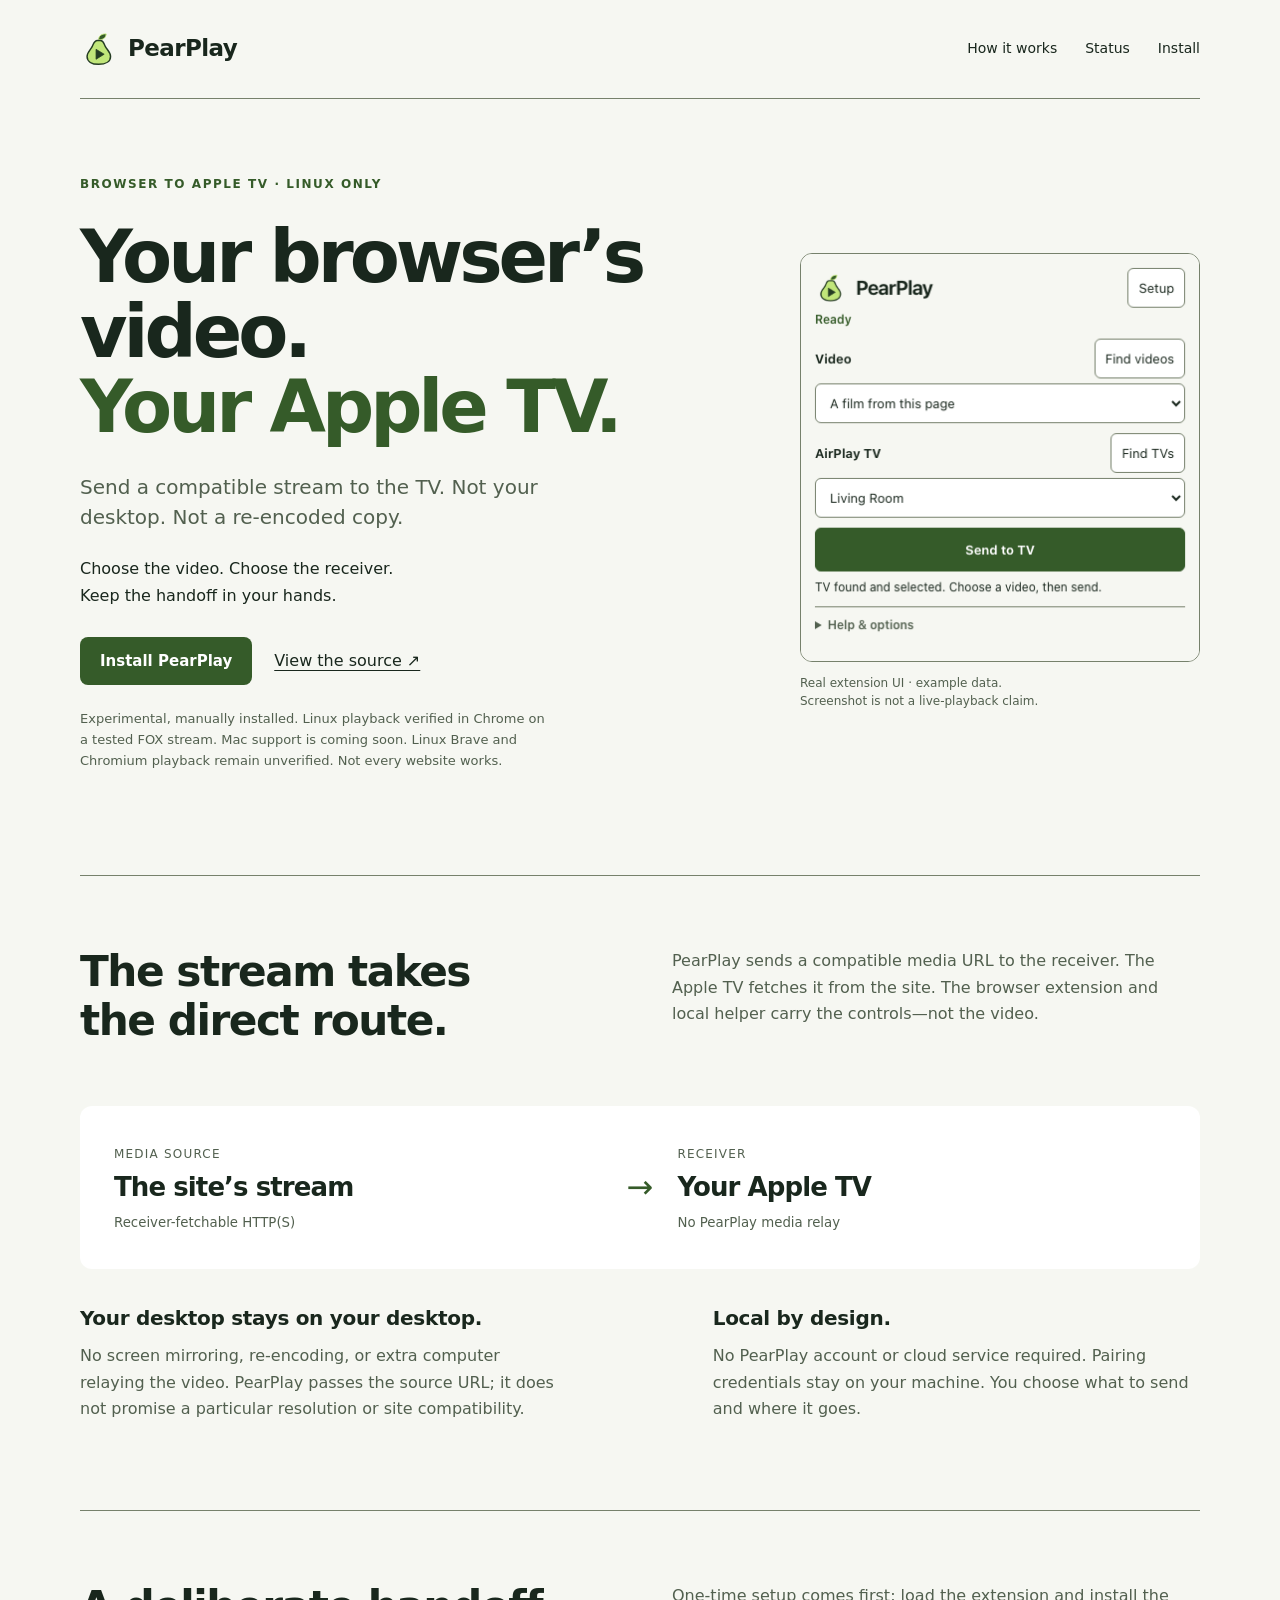
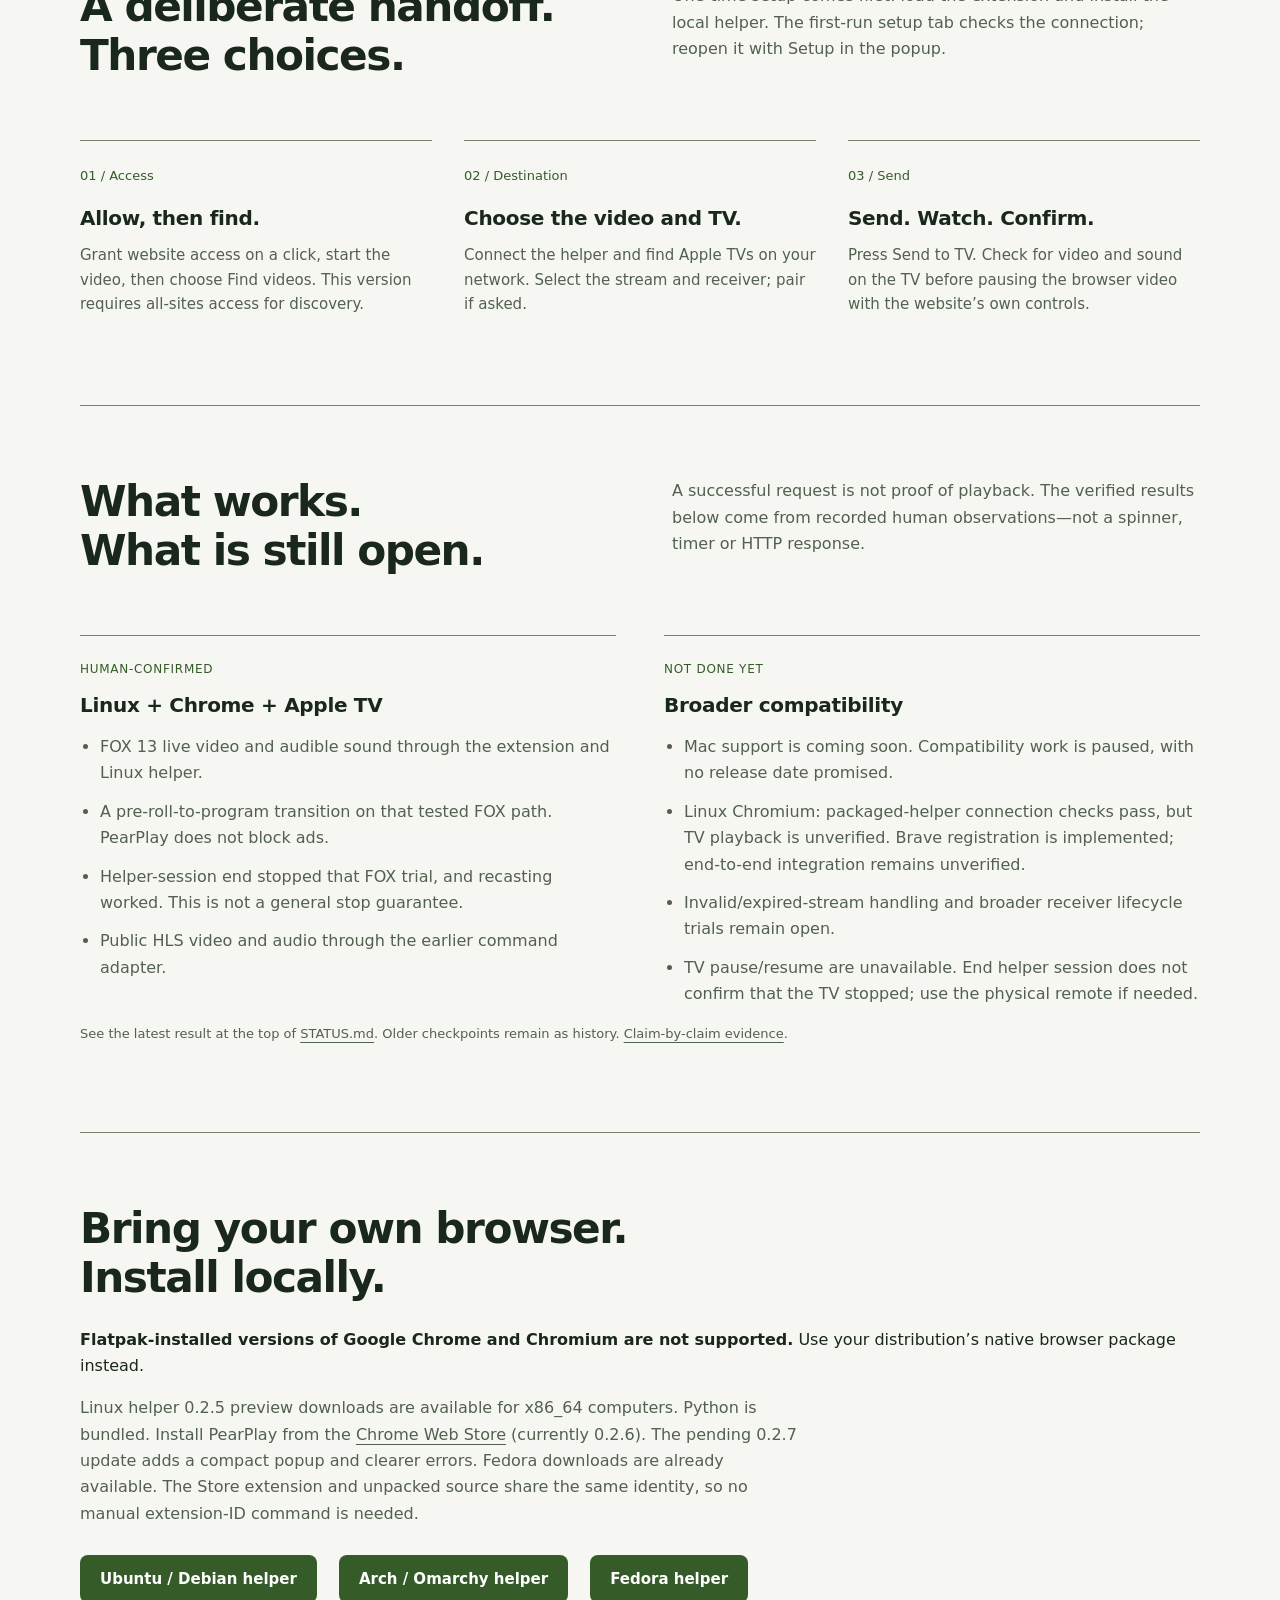
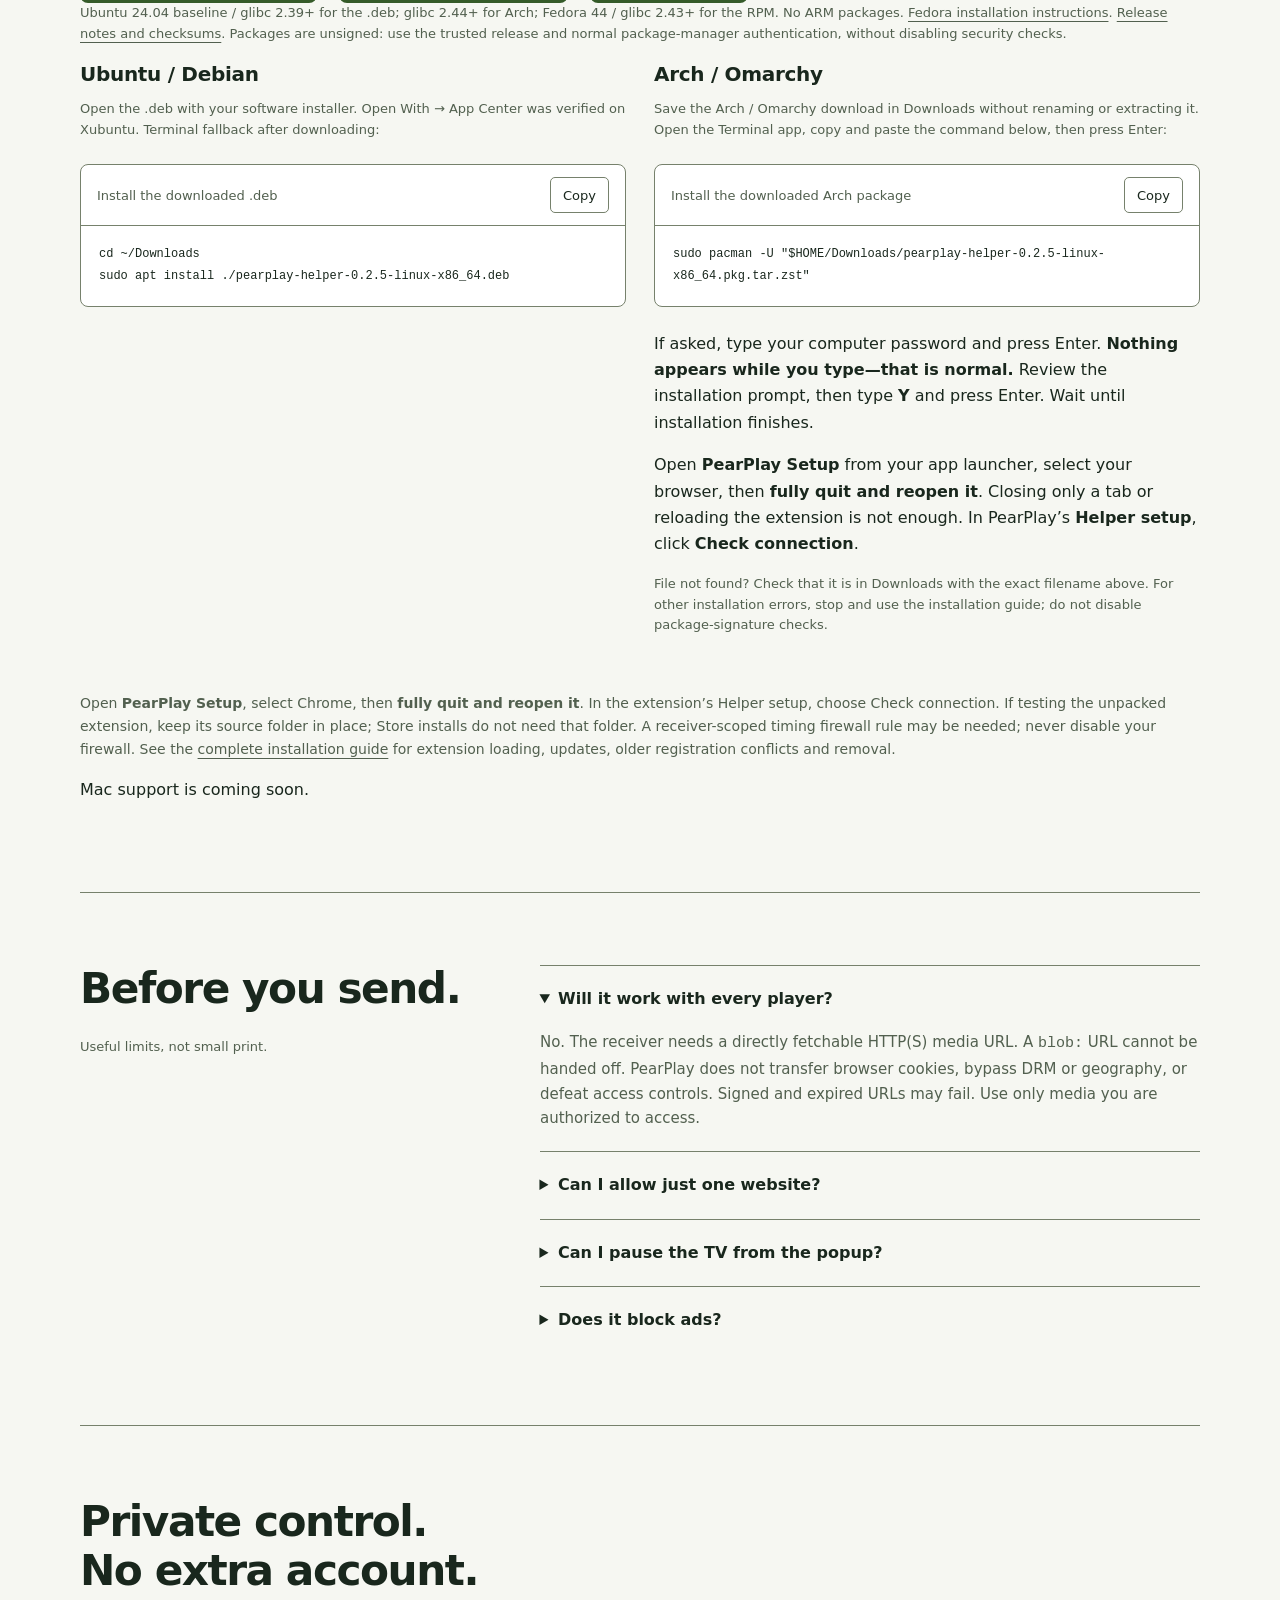
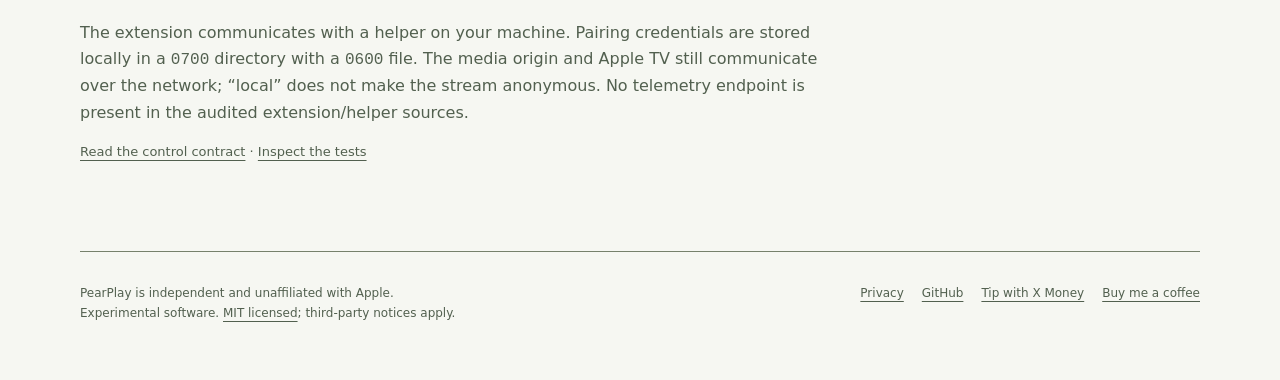
==== docs/index.html @ be9f599a "[verified] Prepare PearPlay 0.2.7 compact UI and pause LG HLS investigation Refresh GitHub and Store" ====
<!doctype html>
<html lang="en"><head><meta charset="utf-8"><meta name="viewport" content="width=device-width,initial-scale=1">
<meta name="description" content="Send compatible browser video directly to Apple TV. Linux only. Mac support is coming soon. Human-confirmed Chrome playback on tested streams.">
<meta property="og:title" content="PearPlay — Your browser’s video. Your Apple TV.">
<meta property="og:description" content="Compatible streams, sent directly. Linux only. Mac support is coming soon.">
<meta property="og:image" content="https://jcarcinogen.github.io/PearPlay/social-preview.png">
<meta name="color-scheme" content="dark light"><title>PearPlay — Your browser’s video. Your Apple TV.</title>
<style>
:root{color-scheme:dark;--bg:#111914;--surface:#1a251d;--ink:#f4f7ed;--muted:#bac7b2;--accent:#c1e67a;--accent-ink:#172310;--line:#819277;font-family:system-ui,-apple-system,BlinkMacSystemFont,"Segoe UI",sans-serif}
*{box-sizing:border-box}html{scroll-behavior:smooth;scroll-padding-top:24px}body{background:var(--bg);color:var(--ink);margin:0;font-size:16px;line-height:1.65}a{color:inherit;text-underline-offset:4px}a:hover{color:var(--accent)}button,a{ -webkit-tap-highlight-color:transparent}button{font:inherit}a:focus-visible,button:focus-visible,summary:focus-visible{outline:3px solid var(--accent);outline-offset:5px}::selection{background:var(--accent);color:var(--accent-ink)}.wrap{width:min(1120px,calc(100% - 56px));margin-inline:auto}header{display:flex;justify-content:space-between;align-items:center;gap:24px;padding:30px 0;border-bottom:1px solid var(--line)}.identity{display:flex;align-items:center;gap:10px;font-size:23px;font-weight:650;letter-spacing:-.6px;text-decoration:none}.identity img{width:38px;height:38px}nav{display:flex;gap:28px;font-size:14px}nav a{text-decoration:none}.hero{display:grid;grid-template-columns:1.3fr .8fr;align-items:center;gap:64px;padding:76px 0 88px}.eyebrow{font-size:12px;letter-spacing:.13em;text-transform:uppercase;font-weight:650;color:var(--accent);margin:0 0 24px}h1{font-size:clamp(46px,5.7vw,76px);line-height:1.03;font-weight:600;letter-spacing:-.055em;margin:0 0 28px}h1 span{color:var(--accent)}.intro{font-size:20px;line-height:1.5;max-width:510px;color:var(--muted);margin:0 0 24px}.actions{display:flex;align-items:center;gap:22px;flex-wrap:wrap;margin-top:28px}.button{display:inline-flex;justify-content:center;align-items:center;min-height:48px;padding:11px 20px;border-radius:8px;background:var(--accent);color:var(--accent-ink);text-decoration:none;font-size:15px;font-weight:650}.button:hover{color:var(--accent-ink);filter:brightness(1.08)}.small{font-size:13px;line-height:1.6;color:var(--muted)}.hero .small{max-width:470px;margin-top:24px}.product{margin:0;justify-self:end;width:min(100%,400px)}.product img{display:block;width:100%;border:1px solid var(--line);border-radius:12px}.product figcaption{font-size:12px;line-height:1.5;margin-top:12px;color:var(--muted)}section{padding:72px 0;border-top:1px solid var(--line)}h2{font-size:clamp(30px,3.3vw,44px);line-height:1.15;letter-spacing:-.035em;font-weight:550;margin:0 0 24px}h3{font-size:20px;line-height:1.3;letter-spacing:-.015em;margin:0 0 12px;font-weight:600}p{margin:0 0 16px}.section-head{display:grid;grid-template-columns:1fr 1fr;gap:64px;margin-bottom:36px}.section-head p{color:var(--muted)}.flow{display:grid;grid-template-columns:1fr auto 1fr;gap:24px;align-items:center;background:var(--surface);padding:34px;border-radius:12px}.flow .label{font-size:12px;letter-spacing:.1em;color:var(--muted);text-transform:uppercase}.flow strong{font-size:26px;display:block;letter-spacing:-.035em;font-weight:550}.flow .arrow{font-size:32px;color:var(--accent)}.flow small{color:var(--muted)}.facts{display:grid;grid-template-columns:1.2fr 1fr;gap:48px;margin-top:36px}.facts p{color:var(--muted);max-width:480px}.steps{display:grid;grid-template-columns:repeat(3,1fr);gap:32px;list-style:none;padding:0;margin:0}.steps li{border-top:1px solid var(--line);padding-top:24px}.step-number{display:block;font-size:13px;color:var(--accent);margin-bottom:18px}.steps p{color:var(--muted);font-size:15px}.truth{display:grid;grid-template-columns:1fr 1fr;gap:48px}.truth article{padding-top:24px;border-top:1px solid var(--line)}.truth ul{padding-left:20px;color:var(--muted)}.truth li{margin-bottom:12px}.tag{font-size:12px;letter-spacing:.06em;text-transform:uppercase;color:var(--accent);margin-bottom:12px;display:block}.install-intro{max-width:720px;color:var(--muted)}.install-grid{display:grid;grid-template-columns:1fr 1fr;gap:28px}.command{position:relative;margin:24px 0;border:1px solid var(--line);border-radius:8px;overflow:hidden;background:var(--surface)}.command header{padding:12px 16px;gap:12px;font-size:13px;color:var(--muted)}.copy{border:1px solid var(--line);background:transparent;color:var(--ink);padding:5px 12px;border-radius:5px;cursor:pointer;min-height:36px}.copy:hover{background:var(--bg)}pre{white-space:pre-wrap;overflow-wrap:anywhere;font:12px/1.8 ui-monospace,SFMono-Regular,Consolas,monospace;padding:18px;margin:0}code{font-family:ui-monospace,SFMono-Regular,Consolas,monospace}#copy-status{min-height:24px;font-size:13px;color:var(--muted)}.install-note{font-size:14px;color:var(--muted)}.faq{display:grid;grid-template-columns:.75fr 1.25fr;gap:64px}.questions details{border-top:1px solid var(--line);padding:20px 0}.questions summary{cursor:pointer;font-weight:600;list-style-position:outside;margin-left:18px}.questions details p{color:var(--muted);font-size:15px;margin:18px 0 0}.privacy{max-width:760px;color:var(--muted)}footer{padding:32px 0 44px;border-top:1px solid var(--line);display:flex;justify-content:space-between;align-items:start;gap:24px;color:var(--muted);font-size:12px}footer p{max-width:600px}.footer-links{display:flex;gap:18px;white-space:nowrap}button:disabled{cursor:default}
@media(prefers-color-scheme:light){:root{color-scheme:light;--bg:#f6f7f2;--surface:#fff;--ink:#19271d;--muted:#52604f;--accent:#355b29;--accent-ink:#fff;--line:#76816c}}
@media(max-width:760px){.wrap{width:calc(100% - 36px)}header{padding:20px 0}nav{gap:16px}nav .optional{display:none}.hero{grid-template-columns:1fr;gap:40px;padding:48px 0}.product{justify-self:start;width:320px;max-width:100%}h1{font-size:54px}.section-head,.truth,.facts,.install-grid,.faq{grid-template-columns:1fr;gap:24px}section{padding:48px 0}.steps{grid-template-columns:1fr;gap:24px}.flow{padding:22px;gap:12px}.flow strong{font-size:21px}.flow small{font-size:12px}footer{flex-direction:column}}
@media(prefers-reduced-motion:reduce){html{scroll-behavior:auto}}
</style></head><body><div class="wrap">
<header><a class="identity" href="#top"><img src="[data-uri]" alt="">PearPlay</a><nav aria-label="Main"><a class="optional" href="#how">How it works</a><a href="#status">Status</a><a href="#install">Install</a></nav></header>
<main id="top">
<div class="hero"><div><p class="eyebrow">Browser to Apple TV · Linux only</p><h1>Your browser’s video.<br><span>Your Apple TV.</span></h1><p class="intro">Send a compatible stream to the TV. Not your desktop. Not a re-encoded copy.</p><p>Choose the video. Choose the receiver.<br>Keep the handoff in your hands.</p><div class="actions"><a class="button" href="#install">Install PearPlay</a><a href="https://github.com/jcarcinogen/PearPlay">View the source ↗</a></div><p class="small">Experimental, manually installed. Linux playback verified in Chrome on a tested FOX stream. Mac support is coming soon. Linux Brave and Chromium playback remain unverified. Not every website works.</p></div><figure class="product"><picture><source media="(prefers-color-scheme: light)" srcset="[data-uri]"><img src="[data-uri]" alt="Real PearPlay popup showing access, video choice and Apple TV controls with example data" width="400" height="409"></picture><figcaption>Real extension UI · example data.<br>Screenshot is not a live-playback claim.</figcaption></figure></div>
<section id="how"><div class="section-head"><h2>The stream takes<br>the direct route.</h2><p>PearPlay sends a compatible media URL to the receiver. The Apple TV fetches it from the site. The browser extension and local helper carry the controls—not the video.</p></div><div class="flow" aria-label="The media source sends video directly to Apple TV"><div><span class="label">Media source</span><strong>The site’s stream</strong><small>Receiver-fetchable HTTP(S)</small></div><span class="arrow" aria-hidden="true">→</span><div><span class="label">Receiver</span><strong>Your Apple TV</strong><small>No PearPlay media relay</small></div></div><div class="facts"><article><h3>Your desktop stays on your desktop.</h3><p>No screen mirroring, re-encoding, or extra computer relaying the video. PearPlay passes the source URL; it does not promise a particular resolution or site compatibility.</p></article><article><h3>Local by design.</h3><p>No PearPlay account or cloud service required. Pairing credentials stay on your machine. You choose what to send and where it goes.</p></article></div></section>
<section><div class="section-head"><h2>A deliberate handoff.<br>Three choices.</h2><p>One-time setup comes first: load the extension and install the local helper. The first-run setup tab checks the connection; reopen it with Setup in the popup.</p></div><ol class="steps"><li><span class="step-number">01 / Access</span><h3>Allow, then find.</h3><p>Grant website access on a click, start the video, then choose Find videos. This version requires all-sites access for discovery.</p></li><li><span class="step-number">02 / Destination</span><h3>Choose the video and TV.</h3><p>Connect the helper and find Apple TVs on your network. Select the stream and receiver; pair if asked.</p></li><li><span class="step-number">03 / Send</span><h3>Send. Watch. Confirm.</h3><p>Press Send to TV. Check for video and sound on the TV before pausing the browser video with the website’s own controls.</p></li></ol></section>
<section id="status"><div class="section-head"><h2>What works.<br>What is still open.</h2><p>A successful request is not proof of playback. The verified results below come from recorded human observations—not a spinner, timer or HTTP response.</p></div><div class="truth"><article><span class="tag">Human-confirmed</span><h3>Linux + Chrome + Apple TV</h3><ul><li>FOX 13 live video and audible sound through the extension and Linux helper.</li><li>A pre-roll-to-program transition on that tested FOX path. PearPlay does not block ads.</li><li>Helper-session end stopped that FOX trial, and recasting worked. This is not a general stop guarantee.</li><li>Public HLS video and audio through the earlier command adapter.</li></ul></article><article><span class="tag">Not done yet</span><h3>Broader compatibility</h3><ul><li>Mac support is coming soon. Compatibility work is paused, with no release date promised.</li><li>Linux Chromium: packaged-helper connection checks pass, but TV playback is unverified. Brave registration is implemented; end-to-end integration remains unverified.</li><li>Invalid/expired-stream handling and broader receiver lifecycle trials remain open.</li><li>TV pause/resume are unavailable. End helper session does not confirm that the TV stopped; use the physical remote if needed.</li></ul></article></div><p class="small">See the latest result at the top of <a href="https://github.com/jcarcinogen/PearPlay/blob/main/STATUS.md">STATUS.md</a>. Older checkpoints remain as history. <a href="https://github.com/jcarcinogen/PearPlay/blob/main/docs/claims.md">Claim-by-claim evidence</a>.</p></section>
<section id="install"><h2>Bring your own browser.<br>Install locally.</h2><p><strong>Flatpak-installed versions of Google Chrome and Chromium are not supported.</strong> Use your distribution’s native browser package instead.</p><p class="install-intro">Linux helper 0.2.5 preview downloads are available for x86_64 computers. Python is bundled. Install PearPlay from the <a href="https://chromewebstore.google.com/detail/pearplay/eoadahoncjfpnennmkjifohclbafjkol">Chrome Web Store</a> (currently 0.2.6). The pending 0.2.7 update adds a compact popup and clearer errors. Fedora downloads are already available. The Store extension and unpacked source share the same identity, so no manual extension-ID command is needed.</p><div class="actions"><a class="button" href="https://github.com/jcarcinogen/PearPlay/releases/download/v0.2.5/pearplay-helper-0.2.5-linux-x86_64.deb">Ubuntu / Debian helper</a><a class="button" href="https://github.com/jcarcinogen/PearPlay/releases/download/v0.2.5/pearplay-helper-0.2.5-linux-x86_64.pkg.tar.zst">Arch / Omarchy helper</a><a class="button" href="https://github.com/jcarcinogen/PearPlay/releases/download/v0.2.5/pearplay-helper-0.2.5-linux-x86_64.rpm">Fedora helper</a></div><p class="small">Ubuntu 24.04 baseline / glibc 2.39+ for the .deb; glibc 2.44+ for Arch; Fedora 44 / glibc 2.43+ for the RPM. No ARM packages. <a href="https://github.com/jcarcinogen/PearPlay/blob/main/docs/fedora-install.md">Fedora installation instructions</a>. <a href="https://github.com/jcarcinogen/PearPlay/releases/tag/v0.2.5">Release notes and checksums</a>. Packages are unsigned: use the trusted release and normal package-manager authentication, without disabling security checks.</p><div class="install-grid"><article><h3>Ubuntu / Debian</h3><p class="small">Open the .deb with your software installer. Open With → App Center was verified on Xubuntu. Terminal fallback after downloading:</p><div class="command"><header><span>Install the downloaded .deb</span><button class="copy" data-copy="setup">Copy</button></header><pre id="setup">cd ~/Downloads
sudo apt install ./pearplay-helper-0.2.5-linux-x86_64.deb</pre></div></article><article><h3>Arch / Omarchy</h3><p class="small">Save the Arch / Omarchy download in Downloads without renaming or extracting it. Open the Terminal app, copy and paste the command below, then press Enter:</p><div class="command"><header><span>Install the downloaded Arch package</span><button class="copy" data-copy="linux">Copy</button></header><pre id="linux">sudo pacman -U "$HOME/Downloads/pearplay-helper-0.2.5-linux-x86_64.pkg.tar.zst"</pre></div><p>If asked, type your computer password and press Enter. <strong>Nothing appears while you type—that is normal.</strong> Review the installation prompt, then type <strong>Y</strong> and press Enter. Wait until installation finishes.</p><p>Open <strong>PearPlay Setup</strong> from your app launcher, select your browser, then <strong>fully quit and reopen it</strong>. Closing only a tab or reloading the extension is not enough. In PearPlay’s <strong>Helper setup</strong>, click <strong>Check connection</strong>.</p><p class="small">File not found? Check that it is in Downloads with the exact filename above. For other installation errors, stop and use the installation guide; do not disable package-signature checks.</p></article></div><p id="copy-status" role="status" aria-live="polite"></p><p class="install-note">Open <strong>PearPlay Setup</strong>, select Chrome, then <strong>fully quit and reopen it</strong>. In the extension’s Helper setup, choose Check connection. If testing the unpacked extension, keep its source folder in place; Store installs do not need that folder. A receiver-scoped timing firewall rule may be needed; never disable your firewall. See the <a href="https://github.com/jcarcinogen/PearPlay/blob/main/docs/install.md">complete installation guide</a> for extension loading, updates, older registration conflicts and removal.</p><p>Mac support is coming soon.</p></section>
<section class="faq"><div><h2>Before you send.</h2><p class="small">Useful limits, not small print.</p></div><div class="questions"><details open><summary>Will it work with every player?</summary><p>No. The receiver needs a directly fetchable HTTP(S) media URL. A <code>blob:</code> URL cannot be handed off. PearPlay does not transfer browser cookies, bypass DRM or geography, or defeat access controls. Signed and expired URLs may fail. Use only media you are authorized to access.</p></details><details><summary>Can I allow just one website?</summary><p>The popup offers a per-site grant, but Find videos currently stays disabled without all-sites access. That limitation is disclosed rather than presented as working site-only discovery. Access is requested on a click, not silently at install.</p></details><details><summary>Can I pause the TV from the popup?</summary><p>No. TV pause/resume are unavailable. End helper session closes the helper connection and does not confirm that the TV stopped. Use the physical remote if playback continues. Use the website’s own controls for browser playback. PearPlay does not pause it automatically.</p></details><details><summary>Does it block ads?</summary><p>No. PearPlay respects normal ad delivery and does not bypass DRM, geography or access controls. A pre-roll-to-program transition was observed on the tested FOX path; that does not establish compatibility with every service.</p></details></div></section>
<section><h2>Private control.<br>No extra account.</h2><p class="privacy">The extension communicates with a helper on your machine. Pairing credentials are stored locally in a <code>0700</code> directory with a <code>0600</code> file. The media origin and Apple TV still communicate over the network; “local” does not make the stream anonymous. No telemetry endpoint is present in the audited extension/helper sources.</p><p class="small"><a href="https://github.com/jcarcinogen/PearPlay/blob/main/contract/v1.md">Read the control contract</a> · <a href="https://github.com/jcarcinogen/PearPlay/tree/main/tests">Inspect the tests</a></p></section>
</main><footer><p>PearPlay is independent and unaffiliated with Apple.<br>Experimental software. <a href="https://github.com/jcarcinogen/PearPlay/blob/main/LICENSE">MIT licensed</a>; third-party notices apply.</p><div class="footer-links"><a href="privacy.html">Privacy</a><a href="https://github.com/jcarcinogen/PearPlay">GitHub</a><a href="https://x.com/scottito22">Tip with X Money</a><a href="https://ko-fi.com/scottangel">Buy me a coffee</a></div></footer></div>
<script>
for(const button of document.querySelectorAll('[data-copy]')) button.addEventListener('click',async()=>{
  const block=document.getElementById(button.dataset.copy);
  const status=document.getElementById('copy-status');
  try {
    await navigator.clipboard.writeText(block.textContent);
    status.textContent='Copied. Review the command before running it.';
    button.textContent='Copied';
  } catch {
    const range=document.createRange();range.selectNodeContents(block);
    const selection=window.getSelection();selection.removeAllRanges();selection.addRange(range);
    status.textContent='Clipboard access is unavailable. The command is selected; press Ctrl+C or Command+C.';
  }
});
</script></body></html>
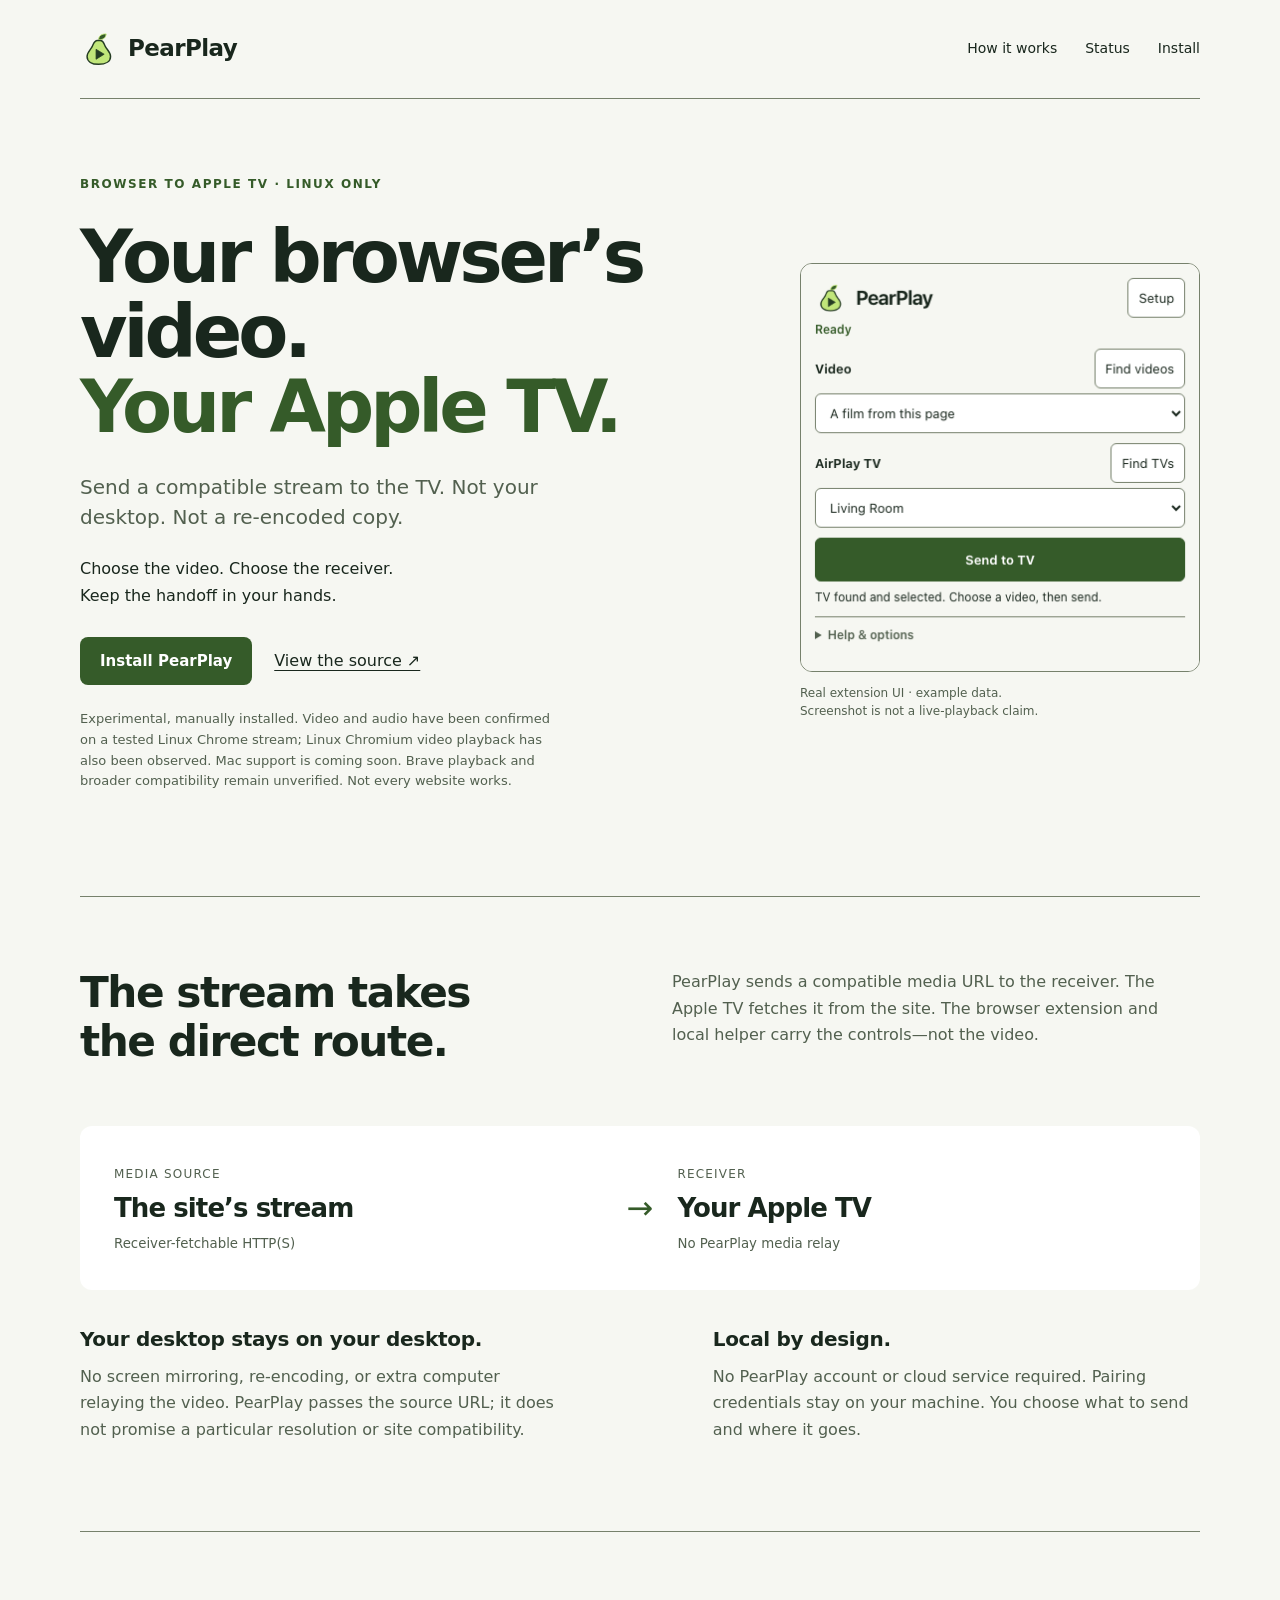
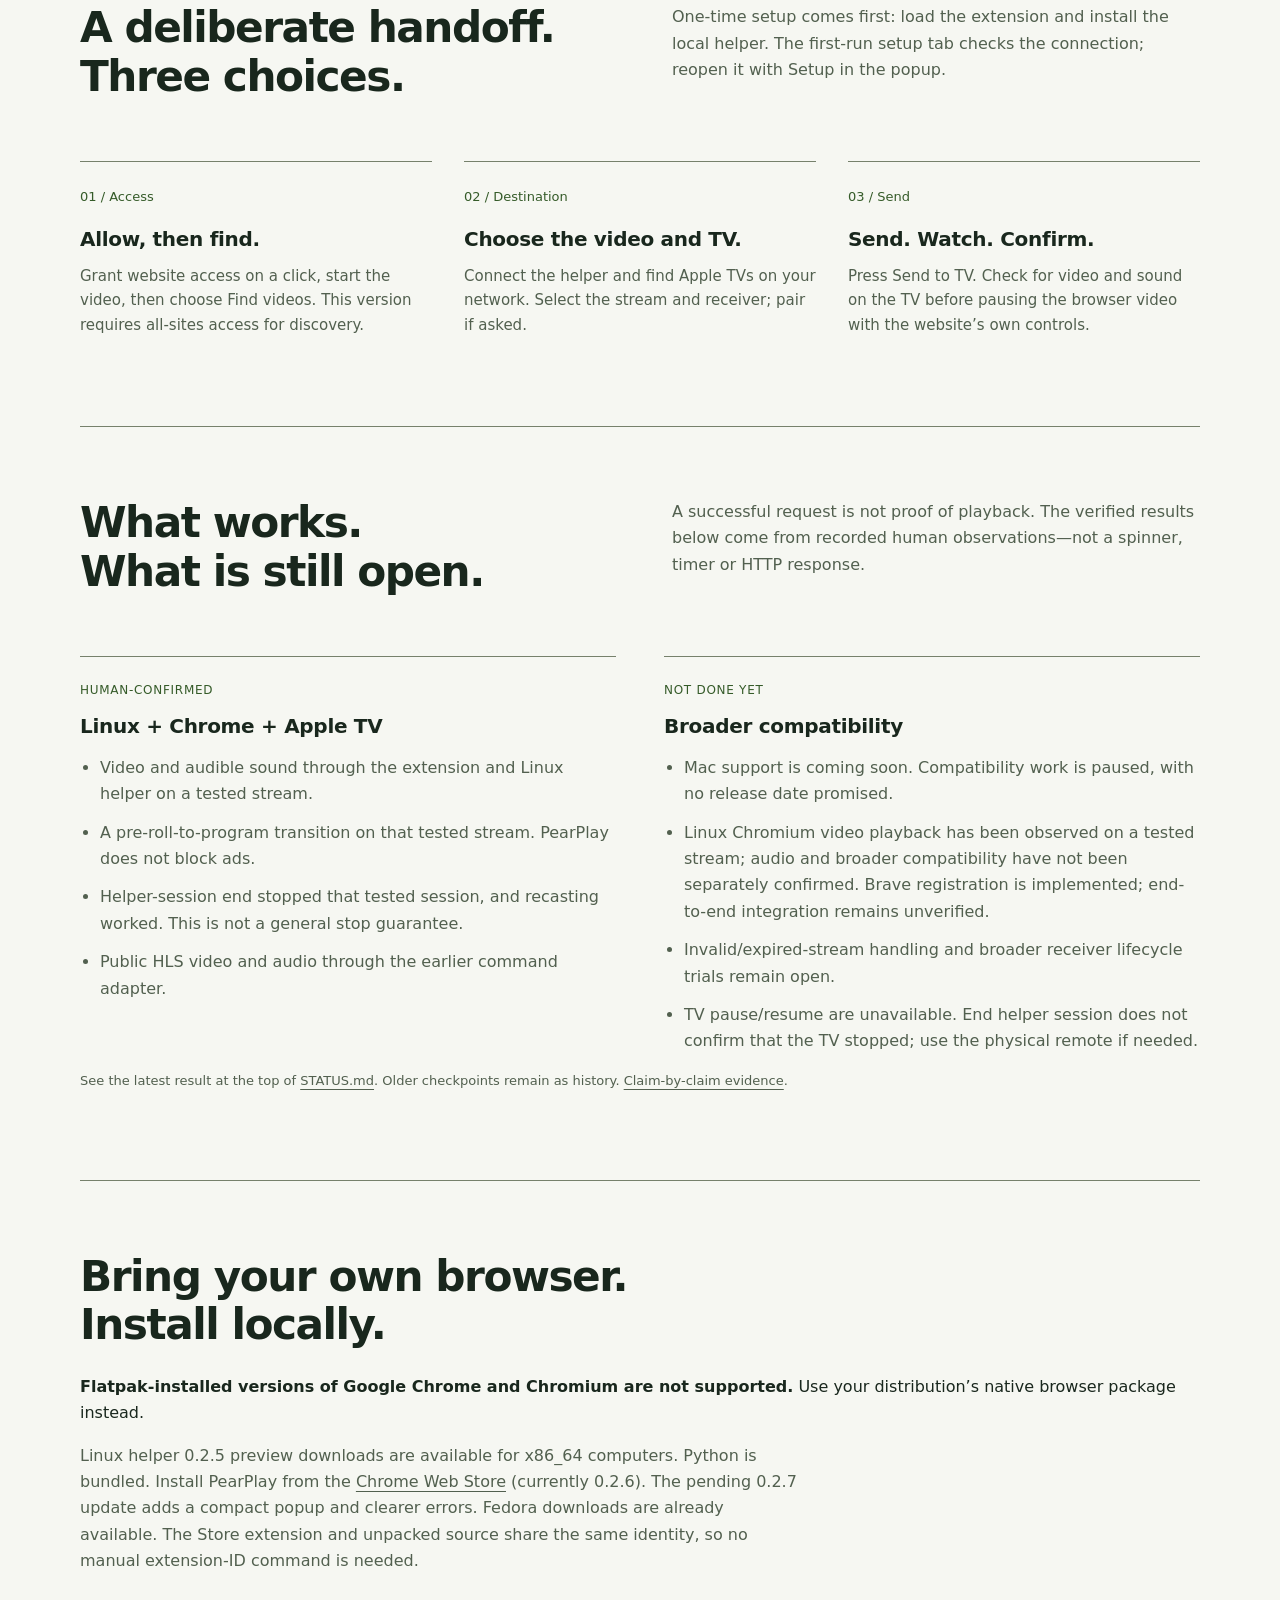
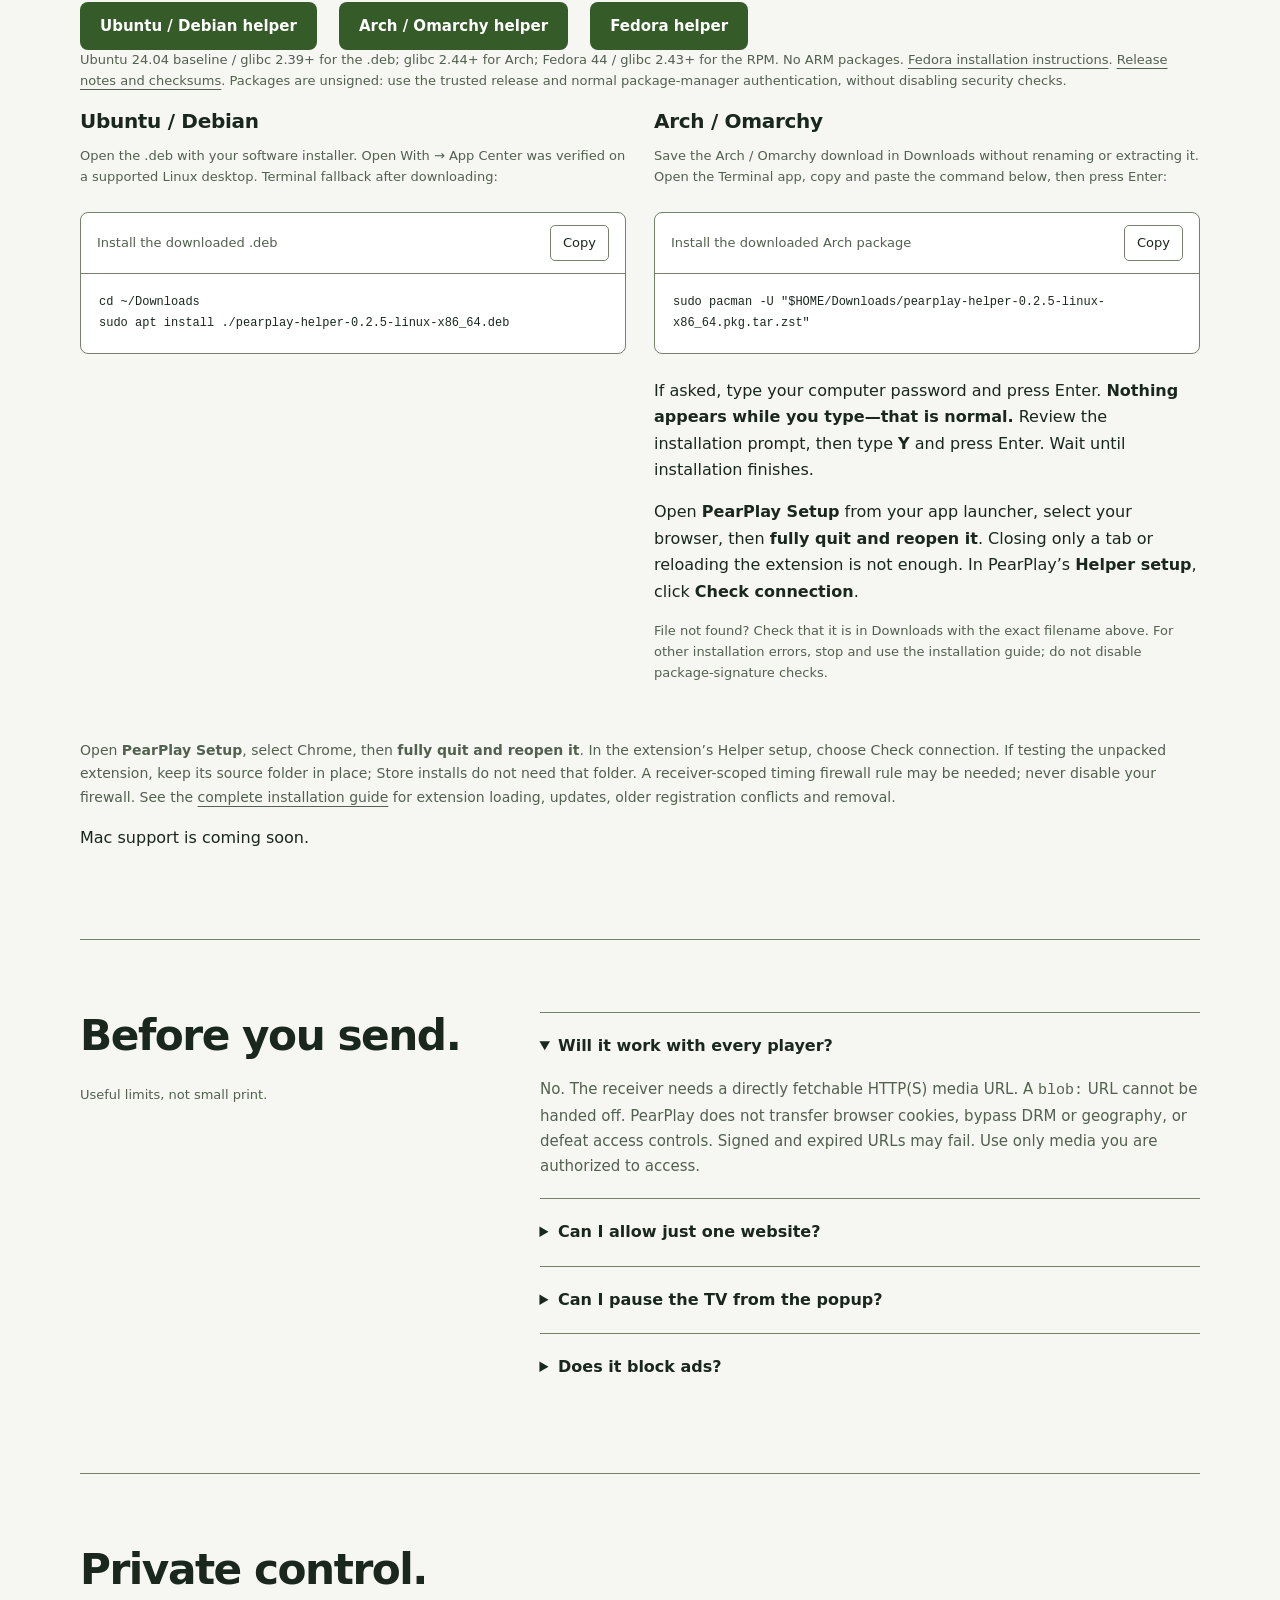
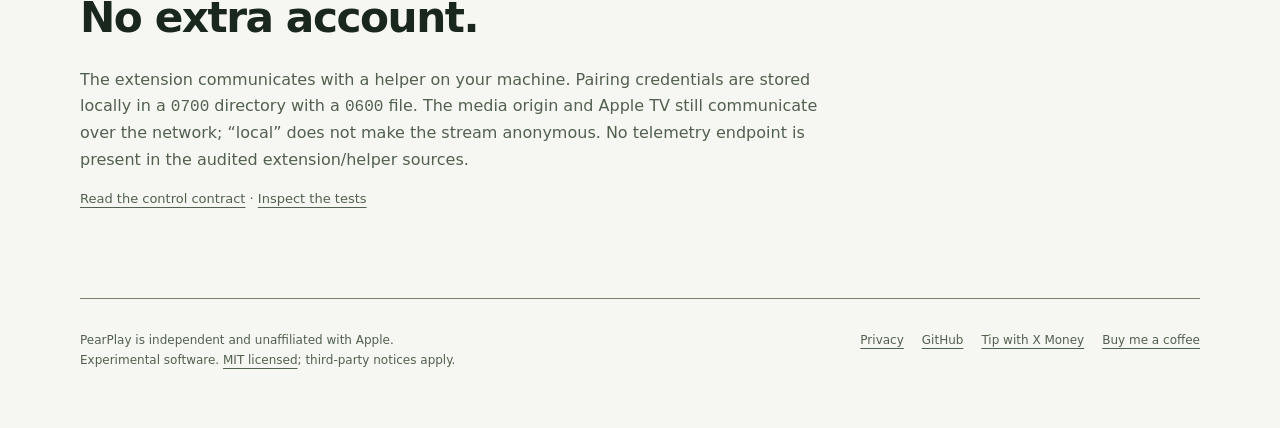
==== commit facbdc79: "docs: generalize public playback examples and scope Chromium claim" ====
--- a/docs/index.html
+++ b/docs/index.html
@@ -14,13 +14,13 @@
 </style></head><body><div class="wrap">
 <header><a class="identity" href="#top"><img src="[data-uri]" alt="">PearPlay</a><nav aria-label="Main"><a class="optional" href="#how">How it works</a><a href="#status">Status</a><a href="#install">Install</a></nav></header>
 <main id="top">
-<div class="hero"><div><p class="eyebrow">Browser to Apple TV · Linux only</p><h1>Your browser’s video.<br><span>Your Apple TV.</span></h1><p class="intro">Send a compatible stream to the TV. Not your desktop. Not a re-encoded copy.</p><p>Choose the video. Choose the receiver.<br>Keep the handoff in your hands.</p><div class="actions"><a class="button" href="#install">Install PearPlay</a><a href="https://github.com/jcarcinogen/PearPlay">View the source ↗</a></div><p class="small">Experimental, manually installed. Linux playback verified in Chrome on a tested FOX stream. Mac support is coming soon. Linux Brave and Chromium playback remain unverified. Not every website works.</p></div><figure class="product"><picture><source media="(prefers-color-scheme: light)" srcset="[data-uri]"><img src="[data-uri]" alt="Real PearPlay popup showing access, video choice and Apple TV controls with example data" width="400" height="409"></picture><figcaption>Real extension UI · example data.<br>Screenshot is not a live-playback claim.</figcaption></figure></div>
+<div class="hero"><div><p class="eyebrow">Browser to Apple TV · Linux only</p><h1>Your browser’s video.<br><span>Your Apple TV.</span></h1><p class="intro">Send a compatible stream to the TV. Not your desktop. Not a re-encoded copy.</p><p>Choose the video. Choose the receiver.<br>Keep the handoff in your hands.</p><div class="actions"><a class="button" href="#install">Install PearPlay</a><a href="https://github.com/jcarcinogen/PearPlay">View the source ↗</a></div><p class="small">Experimental, manually installed. Video and audio have been confirmed on a tested Linux Chrome stream; Linux Chromium video playback has also been observed. Mac support is coming soon. Brave playback and broader compatibility remain unverified. Not every website works.</p></div><figure class="product"><picture><source media="(prefers-color-scheme: light)" srcset="[data-uri]"><img src="[data-uri]" alt="Real PearPlay popup showing access, video choice and Apple TV controls with example data" width="400" height="409"></picture><figcaption>Real extension UI · example data.<br>Screenshot is not a live-playback claim.</figcaption></figure></div>
 <section id="how"><div class="section-head"><h2>The stream takes<br>the direct route.</h2><p>PearPlay sends a compatible media URL to the receiver. The Apple TV fetches it from the site. The browser extension and local helper carry the controls—not the video.</p></div><div class="flow" aria-label="The media source sends video directly to Apple TV"><div><span class="label">Media source</span><strong>The site’s stream</strong><small>Receiver-fetchable HTTP(S)</small></div><span class="arrow" aria-hidden="true">→</span><div><span class="label">Receiver</span><strong>Your Apple TV</strong><small>No PearPlay media relay</small></div></div><div class="facts"><article><h3>Your desktop stays on your desktop.</h3><p>No screen mirroring, re-encoding, or extra computer relaying the video. PearPlay passes the source URL; it does not promise a particular resolution or site compatibility.</p></article><article><h3>Local by design.</h3><p>No PearPlay account or cloud service required. Pairing credentials stay on your machine. You choose what to send and where it goes.</p></article></div></section>
 <section><div class="section-head"><h2>A deliberate handoff.<br>Three choices.</h2><p>One-time setup comes first: load the extension and install the local helper. The first-run setup tab checks the connection; reopen it with Setup in the popup.</p></div><ol class="steps"><li><span class="step-number">01 / Access</span><h3>Allow, then find.</h3><p>Grant website access on a click, start the video, then choose Find videos. This version requires all-sites access for discovery.</p></li><li><span class="step-number">02 / Destination</span><h3>Choose the video and TV.</h3><p>Connect the helper and find Apple TVs on your network. Select the stream and receiver; pair if asked.</p></li><li><span class="step-number">03 / Send</span><h3>Send. Watch. Confirm.</h3><p>Press Send to TV. Check for video and sound on the TV before pausing the browser video with the website’s own controls.</p></li></ol></section>
-<section id="status"><div class="section-head"><h2>What works.<br>What is still open.</h2><p>A successful request is not proof of playback. The verified results below come from recorded human observations—not a spinner, timer or HTTP response.</p></div><div class="truth"><article><span class="tag">Human-confirmed</span><h3>Linux + Chrome + Apple TV</h3><ul><li>FOX 13 live video and audible sound through the extension and Linux helper.</li><li>A pre-roll-to-program transition on that tested FOX path. PearPlay does not block ads.</li><li>Helper-session end stopped that FOX trial, and recasting worked. This is not a general stop guarantee.</li><li>Public HLS video and audio through the earlier command adapter.</li></ul></article><article><span class="tag">Not done yet</span><h3>Broader compatibility</h3><ul><li>Mac support is coming soon. Compatibility work is paused, with no release date promised.</li><li>Linux Chromium: packaged-helper connection checks pass, but TV playback is unverified. Brave registration is implemented; end-to-end integration remains unverified.</li><li>Invalid/expired-stream handling and broader receiver lifecycle trials remain open.</li><li>TV pause/resume are unavailable. End helper session does not confirm that the TV stopped; use the physical remote if needed.</li></ul></article></div><p class="small">See the latest result at the top of <a href="https://github.com/jcarcinogen/PearPlay/blob/main/STATUS.md">STATUS.md</a>. Older checkpoints remain as history. <a href="https://github.com/jcarcinogen/PearPlay/blob/main/docs/claims.md">Claim-by-claim evidence</a>.</p></section>
-<section id="install"><h2>Bring your own browser.<br>Install locally.</h2><p><strong>Flatpak-installed versions of Google Chrome and Chromium are not supported.</strong> Use your distribution’s native browser package instead.</p><p class="install-intro">Linux helper 0.2.5 preview downloads are available for x86_64 computers. Python is bundled. Install PearPlay from the <a href="https://chromewebstore.google.com/detail/pearplay/eoadahoncjfpnennmkjifohclbafjkol">Chrome Web Store</a> (currently 0.2.6). The pending 0.2.7 update adds a compact popup and clearer errors. Fedora downloads are already available. The Store extension and unpacked source share the same identity, so no manual extension-ID command is needed.</p><div class="actions"><a class="button" href="https://github.com/jcarcinogen/PearPlay/releases/download/v0.2.5/pearplay-helper-0.2.5-linux-x86_64.deb">Ubuntu / Debian helper</a><a class="button" href="https://github.com/jcarcinogen/PearPlay/releases/download/v0.2.5/pearplay-helper-0.2.5-linux-x86_64.pkg.tar.zst">Arch / Omarchy helper</a><a class="button" href="https://github.com/jcarcinogen/PearPlay/releases/download/v0.2.5/pearplay-helper-0.2.5-linux-x86_64.rpm">Fedora helper</a></div><p class="small">Ubuntu 24.04 baseline / glibc 2.39+ for the .deb; glibc 2.44+ for Arch; Fedora 44 / glibc 2.43+ for the RPM. No ARM packages. <a href="https://github.com/jcarcinogen/PearPlay/blob/main/docs/fedora-install.md">Fedora installation instructions</a>. <a href="https://github.com/jcarcinogen/PearPlay/releases/tag/v0.2.5">Release notes and checksums</a>. Packages are unsigned: use the trusted release and normal package-manager authentication, without disabling security checks.</p><div class="install-grid"><article><h3>Ubuntu / Debian</h3><p class="small">Open the .deb with your software installer. Open With → App Center was verified on Xubuntu. Terminal fallback after downloading:</p><div class="command"><header><span>Install the downloaded .deb</span><button class="copy" data-copy="setup">Copy</button></header><pre id="setup">cd ~/Downloads
+<section id="status"><div class="section-head"><h2>What works.<br>What is still open.</h2><p>A successful request is not proof of playback. The verified results below come from recorded human observations—not a spinner, timer or HTTP response.</p></div><div class="truth"><article><span class="tag">Human-confirmed</span><h3>Linux + Chrome + Apple TV</h3><ul><li>Video and audible sound through the extension and Linux helper on a tested stream.</li><li>A pre-roll-to-program transition on that tested stream. PearPlay does not block ads.</li><li>Helper-session end stopped that tested session, and recasting worked. This is not a general stop guarantee.</li><li>Public HLS video and audio through the earlier command adapter.</li></ul></article><article><span class="tag">Not done yet</span><h3>Broader compatibility</h3><ul><li>Mac support is coming soon. Compatibility work is paused, with no release date promised.</li><li>Linux Chromium video playback has been observed on a tested stream; audio and broader compatibility have not been separately confirmed. Brave registration is implemented; end-to-end integration remains unverified.</li><li>Invalid/expired-stream handling and broader receiver lifecycle trials remain open.</li><li>TV pause/resume are unavailable. End helper session does not confirm that the TV stopped; use the physical remote if needed.</li></ul></article></div><p class="small">See the latest result at the top of <a href="https://github.com/jcarcinogen/PearPlay/blob/main/STATUS.md">STATUS.md</a>. Older checkpoints remain as history. <a href="https://github.com/jcarcinogen/PearPlay/blob/main/docs/claims.md">Claim-by-claim evidence</a>.</p></section>
+<section id="install"><h2>Bring your own browser.<br>Install locally.</h2><p><strong>Flatpak-installed versions of Google Chrome and Chromium are not supported.</strong> Use your distribution’s native browser package instead.</p><p class="install-intro">Linux helper 0.2.5 preview downloads are available for x86_64 computers. Python is bundled. Install PearPlay from the <a href="https://chromewebstore.google.com/detail/pearplay/eoadahoncjfpnennmkjifohclbafjkol">Chrome Web Store</a> (currently 0.2.6). The pending 0.2.7 update adds a compact popup and clearer errors. Fedora downloads are already available. The Store extension and unpacked source share the same identity, so no manual extension-ID command is needed.</p><div class="actions"><a class="button" href="https://github.com/jcarcinogen/PearPlay/releases/download/v0.2.5/pearplay-helper-0.2.5-linux-x86_64.deb">Ubuntu / Debian helper</a><a class="button" href="https://github.com/jcarcinogen/PearPlay/releases/download/v0.2.5/pearplay-helper-0.2.5-linux-x86_64.pkg.tar.zst">Arch / Omarchy helper</a><a class="button" href="https://github.com/jcarcinogen/PearPlay/releases/download/v0.2.5/pearplay-helper-0.2.5-linux-x86_64.rpm">Fedora helper</a></div><p class="small">Ubuntu 24.04 baseline / glibc 2.39+ for the .deb; glibc 2.44+ for Arch; Fedora 44 / glibc 2.43+ for the RPM. No ARM packages. <a href="https://github.com/jcarcinogen/PearPlay/blob/main/docs/fedora-install.md">Fedora installation instructions</a>. <a href="https://github.com/jcarcinogen/PearPlay/releases/tag/v0.2.5">Release notes and checksums</a>. Packages are unsigned: use the trusted release and normal package-manager authentication, without disabling security checks.</p><div class="install-grid"><article><h3>Ubuntu / Debian</h3><p class="small">Open the .deb with your software installer. Open With → App Center was verified on a supported Linux desktop. Terminal fallback after downloading:</p><div class="command"><header><span>Install the downloaded .deb</span><button class="copy" data-copy="setup">Copy</button></header><pre id="setup">cd ~/Downloads
 sudo apt install ./pearplay-helper-0.2.5-linux-x86_64.deb</pre></div></article><article><h3>Arch / Omarchy</h3><p class="small">Save the Arch / Omarchy download in Downloads without renaming or extracting it. Open the Terminal app, copy and paste the command below, then press Enter:</p><div class="command"><header><span>Install the downloaded Arch package</span><button class="copy" data-copy="linux">Copy</button></header><pre id="linux">sudo pacman -U "$HOME/Downloads/pearplay-helper-0.2.5-linux-x86_64.pkg.tar.zst"</pre></div><p>If asked, type your computer password and press Enter. <strong>Nothing appears while you type—that is normal.</strong> Review the installation prompt, then type <strong>Y</strong> and press Enter. Wait until installation finishes.</p><p>Open <strong>PearPlay Setup</strong> from your app launcher, select your browser, then <strong>fully quit and reopen it</strong>. Closing only a tab or reloading the extension is not enough. In PearPlay’s <strong>Helper setup</strong>, click <strong>Check connection</strong>.</p><p class="small">File not found? Check that it is in Downloads with the exact filename above. For other installation errors, stop and use the installation guide; do not disable package-signature checks.</p></article></div><p id="copy-status" role="status" aria-live="polite"></p><p class="install-note">Open <strong>PearPlay Setup</strong>, select Chrome, then <strong>fully quit and reopen it</strong>. In the extension’s Helper setup, choose Check connection. If testing the unpacked extension, keep its source folder in place; Store installs do not need that folder. A receiver-scoped timing firewall rule may be needed; never disable your firewall. See the <a href="https://github.com/jcarcinogen/PearPlay/blob/main/docs/install.md">complete installation guide</a> for extension loading, updates, older registration conflicts and removal.</p><p>Mac support is coming soon.</p></section>
-<section class="faq"><div><h2>Before you send.</h2><p class="small">Useful limits, not small print.</p></div><div class="questions"><details open><summary>Will it work with every player?</summary><p>No. The receiver needs a directly fetchable HTTP(S) media URL. A <code>blob:</code> URL cannot be handed off. PearPlay does not transfer browser cookies, bypass DRM or geography, or defeat access controls. Signed and expired URLs may fail. Use only media you are authorized to access.</p></details><details><summary>Can I allow just one website?</summary><p>The popup offers a per-site grant, but Find videos currently stays disabled without all-sites access. That limitation is disclosed rather than presented as working site-only discovery. Access is requested on a click, not silently at install.</p></details><details><summary>Can I pause the TV from the popup?</summary><p>No. TV pause/resume are unavailable. End helper session closes the helper connection and does not confirm that the TV stopped. Use the physical remote if playback continues. Use the website’s own controls for browser playback. PearPlay does not pause it automatically.</p></details><details><summary>Does it block ads?</summary><p>No. PearPlay respects normal ad delivery and does not bypass DRM, geography or access controls. A pre-roll-to-program transition was observed on the tested FOX path; that does not establish compatibility with every service.</p></details></div></section>
+<section class="faq"><div><h2>Before you send.</h2><p class="small">Useful limits, not small print.</p></div><div class="questions"><details open><summary>Will it work with every player?</summary><p>No. The receiver needs a directly fetchable HTTP(S) media URL. A <code>blob:</code> URL cannot be handed off. PearPlay does not transfer browser cookies, bypass DRM or geography, or defeat access controls. Signed and expired URLs may fail. Use only media you are authorized to access.</p></details><details><summary>Can I allow just one website?</summary><p>The popup offers a per-site grant, but Find videos currently stays disabled without all-sites access. That limitation is disclosed rather than presented as working site-only discovery. Access is requested on a click, not silently at install.</p></details><details><summary>Can I pause the TV from the popup?</summary><p>No. TV pause/resume are unavailable. End helper session closes the helper connection and does not confirm that the TV stopped. Use the physical remote if playback continues. Use the website’s own controls for browser playback. PearPlay does not pause it automatically.</p></details><details><summary>Does it block ads?</summary><p>No. PearPlay respects normal ad delivery and does not bypass DRM, geography or access controls. A pre-roll-to-program transition was observed on one tested stream; that does not establish compatibility with every service.</p></details></div></section>
 <section><h2>Private control.<br>No extra account.</h2><p class="privacy">The extension communicates with a helper on your machine. Pairing credentials are stored locally in a <code>0700</code> directory with a <code>0600</code> file. The media origin and Apple TV still communicate over the network; “local” does not make the stream anonymous. No telemetry endpoint is present in the audited extension/helper sources.</p><p class="small"><a href="https://github.com/jcarcinogen/PearPlay/blob/main/contract/v1.md">Read the control contract</a> · <a href="https://github.com/jcarcinogen/PearPlay/tree/main/tests">Inspect the tests</a></p></section>
 </main><footer><p>PearPlay is independent and unaffiliated with Apple.<br>Experimental software. <a href="https://github.com/jcarcinogen/PearPlay/blob/main/LICENSE">MIT licensed</a>; third-party notices apply.</p><div class="footer-links"><a href="privacy.html">Privacy</a><a href="https://github.com/jcarcinogen/PearPlay">GitHub</a><a href="https://x.com/scottito22">Tip with X Money</a><a href="https://ko-fi.com/scottangel">Buy me a coffee</a></div></footer></div>
 <script>
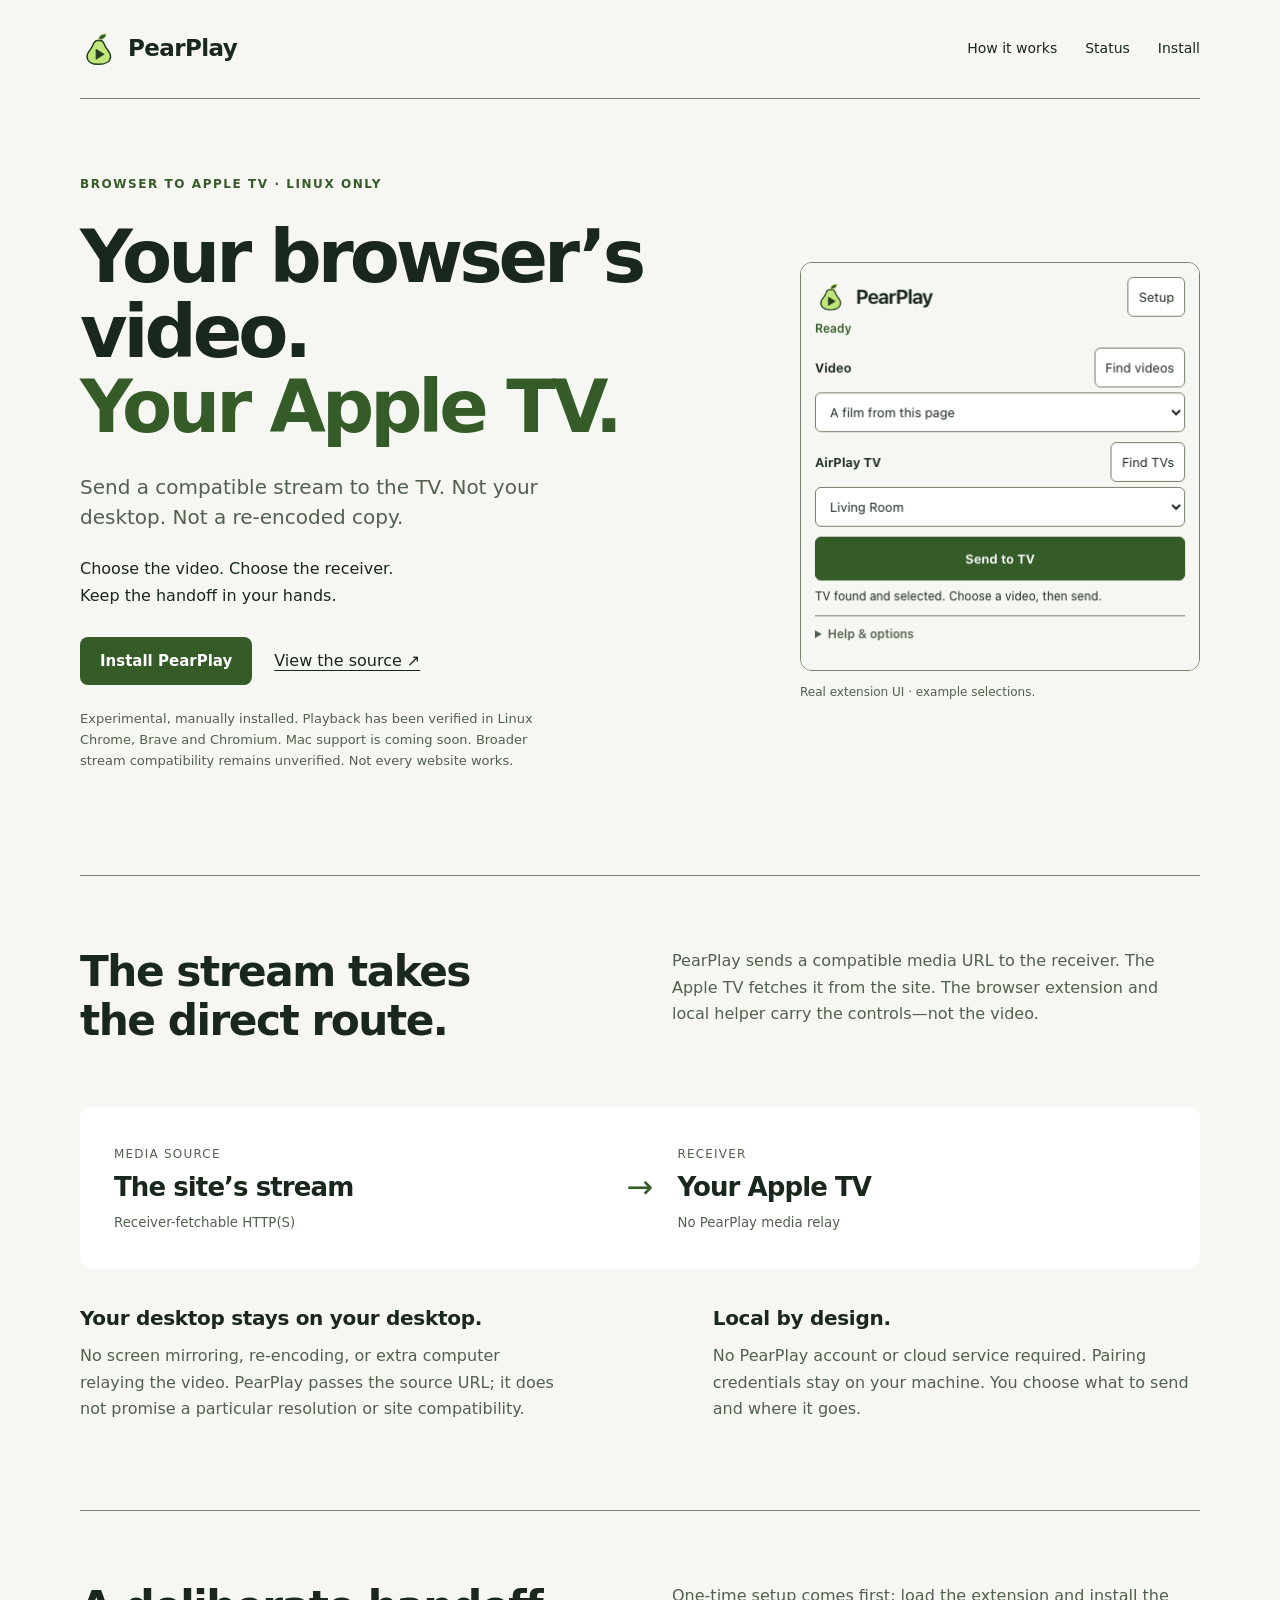
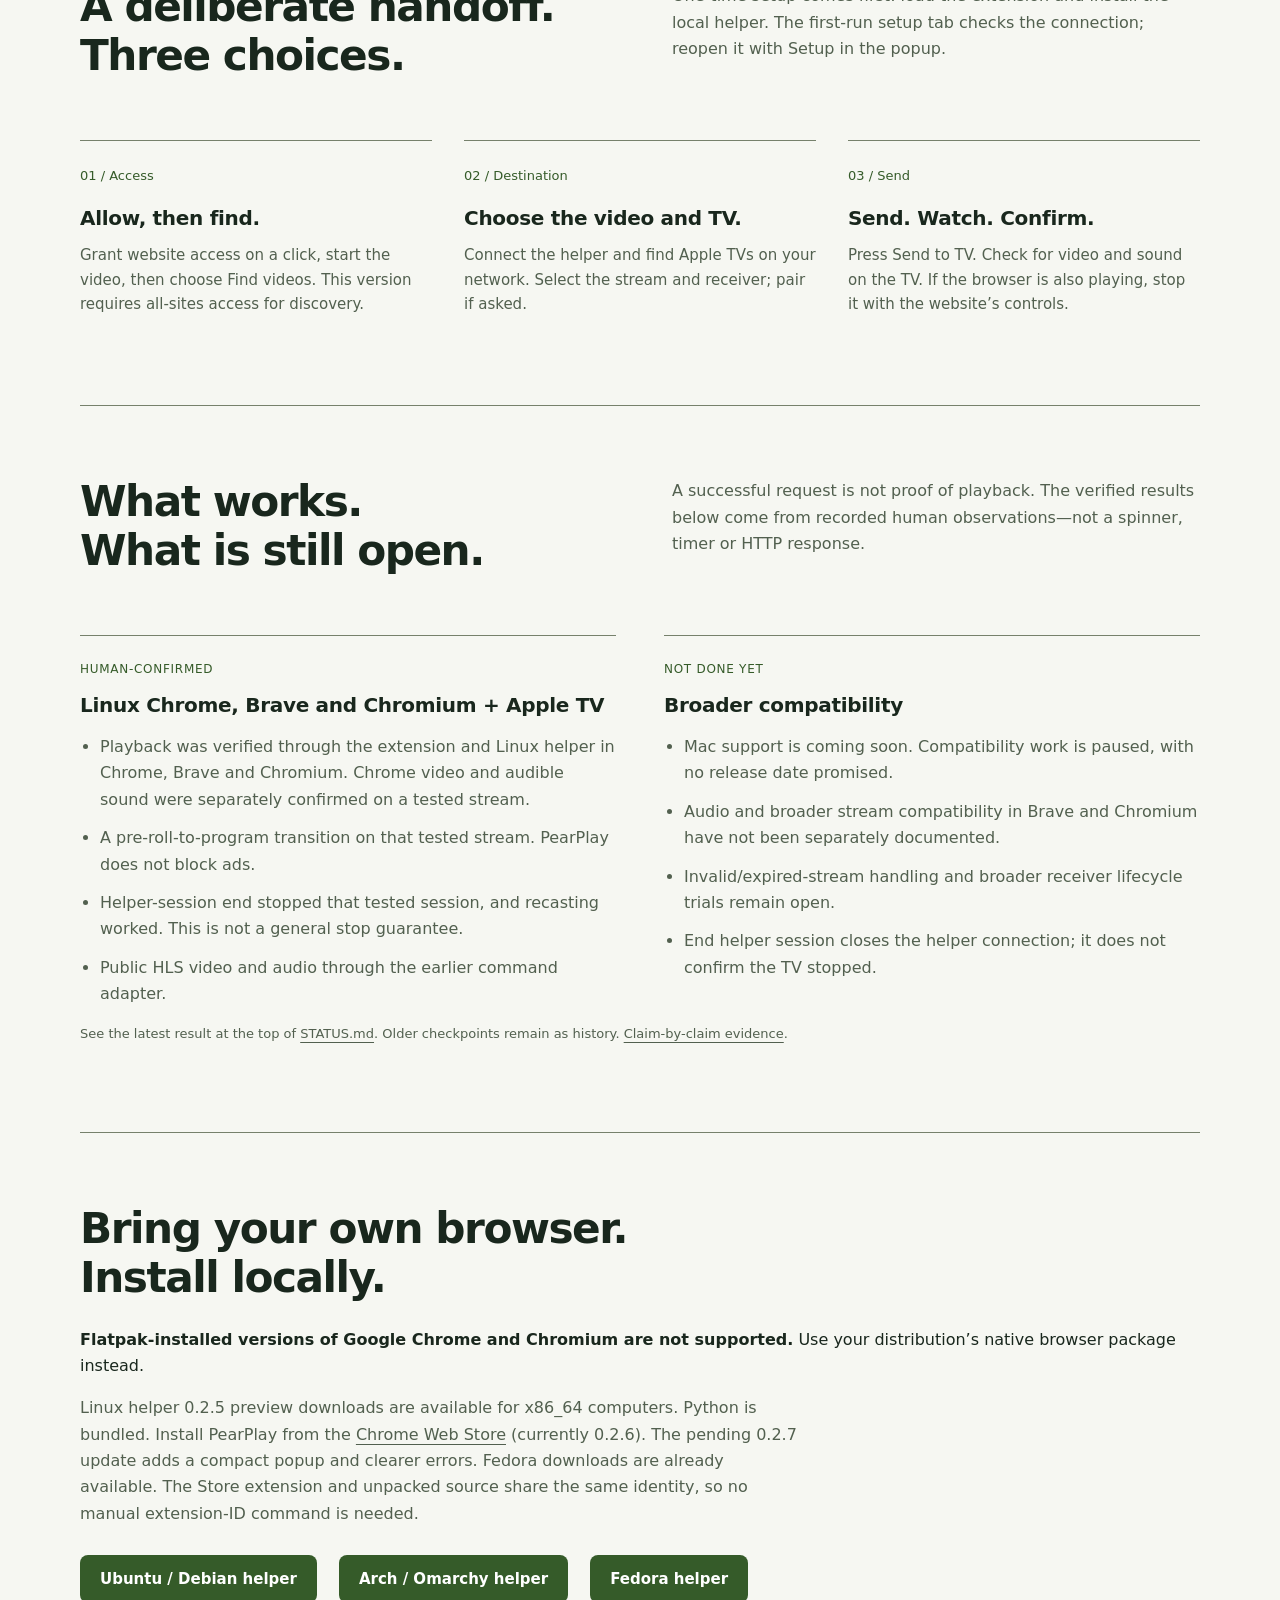
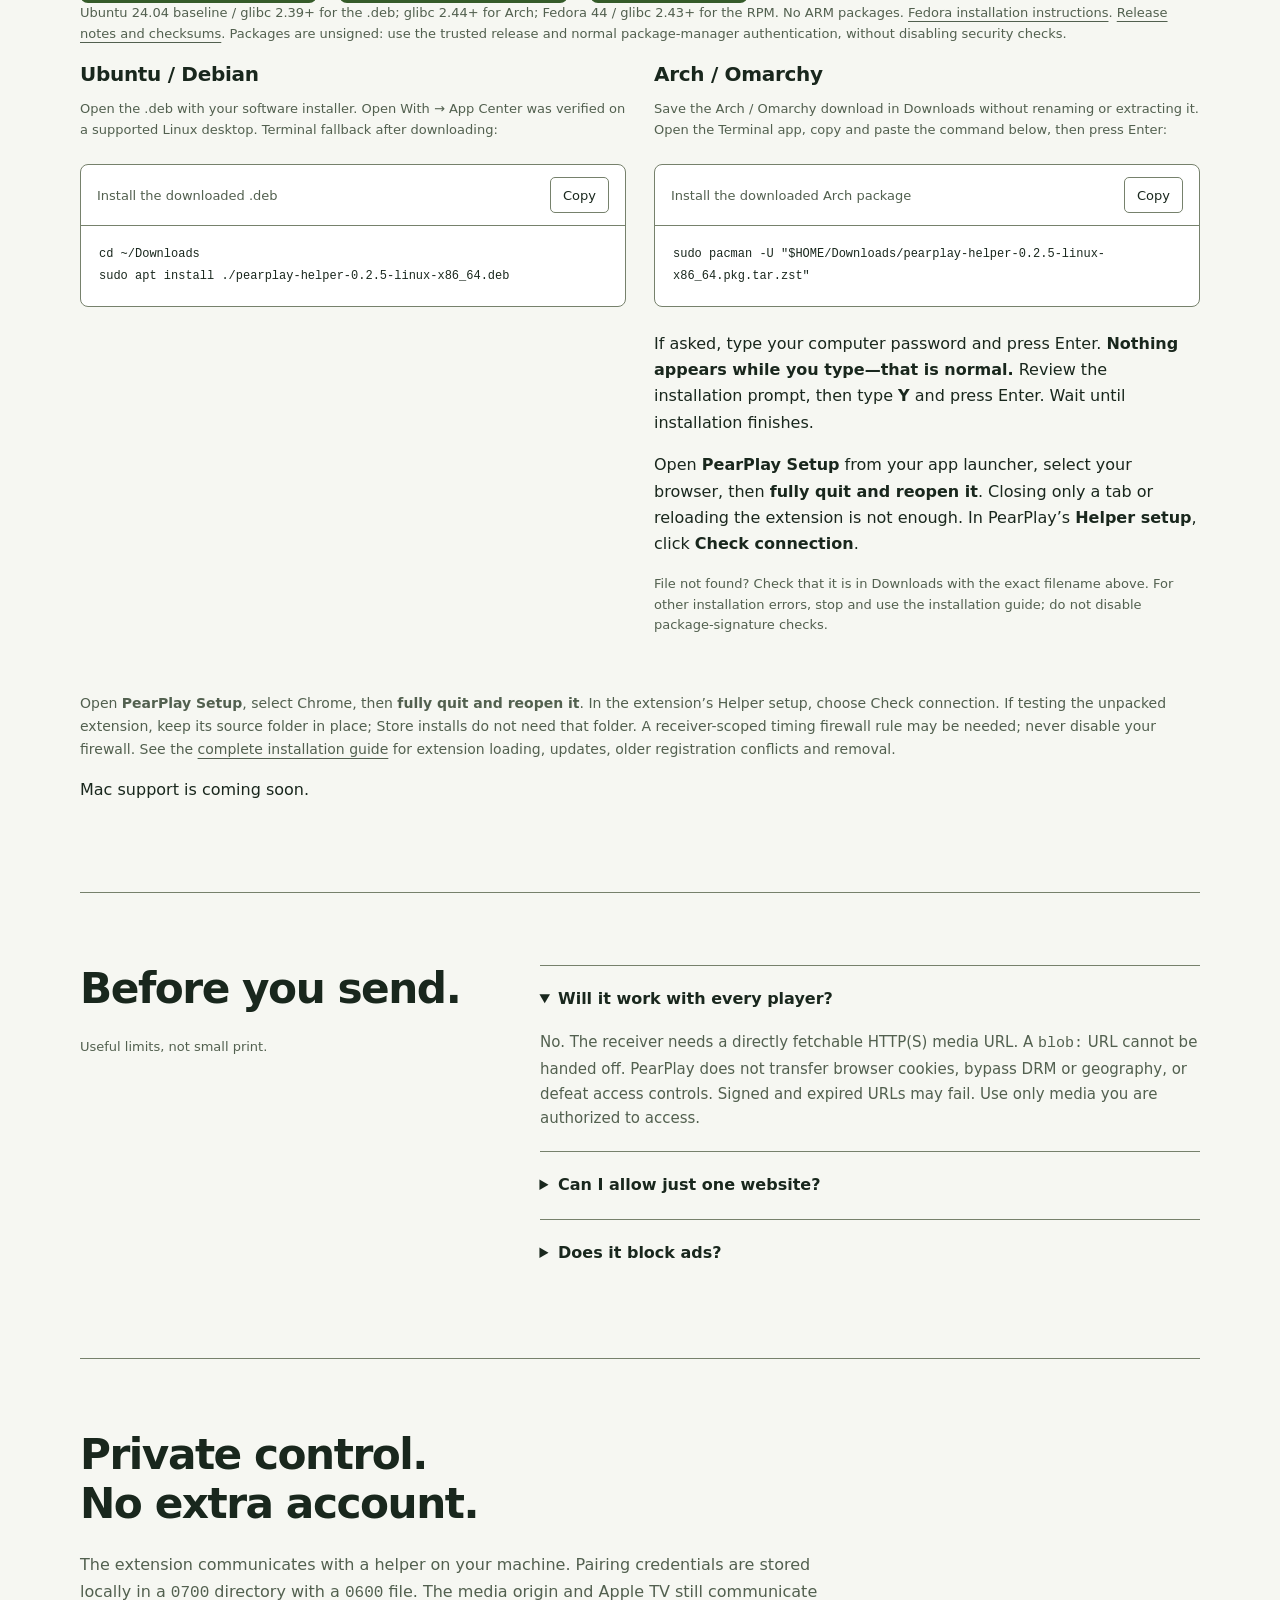
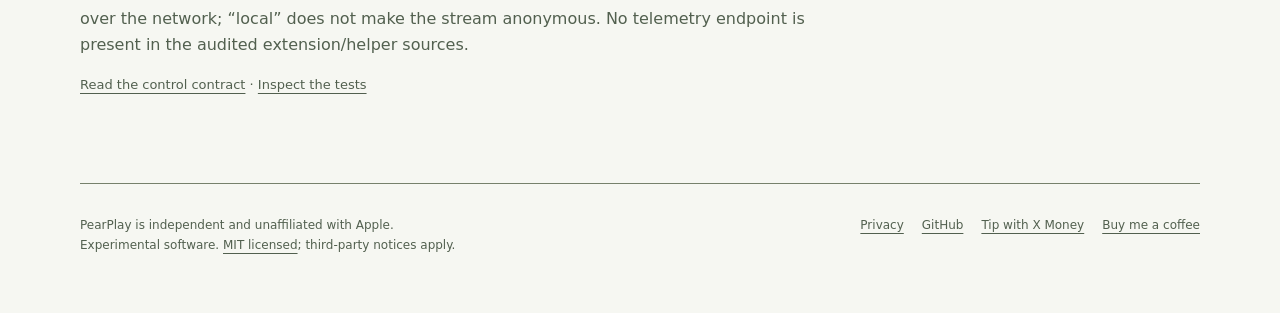
==== commit 8c582263: "docs: correct verified browser playback and refresh marketing captures" ====
--- a/docs/index.html
+++ b/docs/index.html
@@ -14,13 +14,13 @@
 </style></head><body><div class="wrap">
 <header><a class="identity" href="#top"><img src="[data-uri]" alt="">PearPlay</a><nav aria-label="Main"><a class="optional" href="#how">How it works</a><a href="#status">Status</a><a href="#install">Install</a></nav></header>
 <main id="top">
-<div class="hero"><div><p class="eyebrow">Browser to Apple TV · Linux only</p><h1>Your browser’s video.<br><span>Your Apple TV.</span></h1><p class="intro">Send a compatible stream to the TV. Not your desktop. Not a re-encoded copy.</p><p>Choose the video. Choose the receiver.<br>Keep the handoff in your hands.</p><div class="actions"><a class="button" href="#install">Install PearPlay</a><a href="https://github.com/jcarcinogen/PearPlay">View the source ↗</a></div><p class="small">Experimental, manually installed. Video and audio have been confirmed on a tested Linux Chrome stream; Linux Chromium video playback has also been observed. Mac support is coming soon. Brave playback and broader compatibility remain unverified. Not every website works.</p></div><figure class="product"><picture><source media="(prefers-color-scheme: light)" srcset="[data-uri]"><img src="[data-uri]" alt="Real PearPlay popup showing access, video choice and Apple TV controls with example data" width="400" height="409"></picture><figcaption>Real extension UI · example data.<br>Screenshot is not a live-playback claim.</figcaption></figure></div>
+<div class="hero"><div><p class="eyebrow">Browser to Apple TV · Linux only</p><h1>Your browser’s video.<br><span>Your Apple TV.</span></h1><p class="intro">Send a compatible stream to the TV. Not your desktop. Not a re-encoded copy.</p><p>Choose the video. Choose the receiver.<br>Keep the handoff in your hands.</p><div class="actions"><a class="button" href="#install">Install PearPlay</a><a href="https://github.com/jcarcinogen/PearPlay">View the source ↗</a></div><p class="small">Experimental, manually installed. Playback has been verified in Linux Chrome, Brave and Chromium. Mac support is coming soon. Broader stream compatibility remains unverified. Not every website works.</p></div><figure class="product"><picture><source media="(prefers-color-scheme: light)" srcset="[data-uri]"><img src="[data-uri]" alt="Real PearPlay popup showing access, video choice and Apple TV controls with example data" width="400" height="409"></picture><figcaption>Real extension UI · example selections.</figcaption></figure></div>
 <section id="how"><div class="section-head"><h2>The stream takes<br>the direct route.</h2><p>PearPlay sends a compatible media URL to the receiver. The Apple TV fetches it from the site. The browser extension and local helper carry the controls—not the video.</p></div><div class="flow" aria-label="The media source sends video directly to Apple TV"><div><span class="label">Media source</span><strong>The site’s stream</strong><small>Receiver-fetchable HTTP(S)</small></div><span class="arrow" aria-hidden="true">→</span><div><span class="label">Receiver</span><strong>Your Apple TV</strong><small>No PearPlay media relay</small></div></div><div class="facts"><article><h3>Your desktop stays on your desktop.</h3><p>No screen mirroring, re-encoding, or extra computer relaying the video. PearPlay passes the source URL; it does not promise a particular resolution or site compatibility.</p></article><article><h3>Local by design.</h3><p>No PearPlay account or cloud service required. Pairing credentials stay on your machine. You choose what to send and where it goes.</p></article></div></section>
-<section><div class="section-head"><h2>A deliberate handoff.<br>Three choices.</h2><p>One-time setup comes first: load the extension and install the local helper. The first-run setup tab checks the connection; reopen it with Setup in the popup.</p></div><ol class="steps"><li><span class="step-number">01 / Access</span><h3>Allow, then find.</h3><p>Grant website access on a click, start the video, then choose Find videos. This version requires all-sites access for discovery.</p></li><li><span class="step-number">02 / Destination</span><h3>Choose the video and TV.</h3><p>Connect the helper and find Apple TVs on your network. Select the stream and receiver; pair if asked.</p></li><li><span class="step-number">03 / Send</span><h3>Send. Watch. Confirm.</h3><p>Press Send to TV. Check for video and sound on the TV before pausing the browser video with the website’s own controls.</p></li></ol></section>
-<section id="status"><div class="section-head"><h2>What works.<br>What is still open.</h2><p>A successful request is not proof of playback. The verified results below come from recorded human observations—not a spinner, timer or HTTP response.</p></div><div class="truth"><article><span class="tag">Human-confirmed</span><h3>Linux + Chrome + Apple TV</h3><ul><li>Video and audible sound through the extension and Linux helper on a tested stream.</li><li>A pre-roll-to-program transition on that tested stream. PearPlay does not block ads.</li><li>Helper-session end stopped that tested session, and recasting worked. This is not a general stop guarantee.</li><li>Public HLS video and audio through the earlier command adapter.</li></ul></article><article><span class="tag">Not done yet</span><h3>Broader compatibility</h3><ul><li>Mac support is coming soon. Compatibility work is paused, with no release date promised.</li><li>Linux Chromium video playback has been observed on a tested stream; audio and broader compatibility have not been separately confirmed. Brave registration is implemented; end-to-end integration remains unverified.</li><li>Invalid/expired-stream handling and broader receiver lifecycle trials remain open.</li><li>TV pause/resume are unavailable. End helper session does not confirm that the TV stopped; use the physical remote if needed.</li></ul></article></div><p class="small">See the latest result at the top of <a href="https://github.com/jcarcinogen/PearPlay/blob/main/STATUS.md">STATUS.md</a>. Older checkpoints remain as history. <a href="https://github.com/jcarcinogen/PearPlay/blob/main/docs/claims.md">Claim-by-claim evidence</a>.</p></section>
+<section><div class="section-head"><h2>A deliberate handoff.<br>Three choices.</h2><p>One-time setup comes first: load the extension and install the local helper. The first-run setup tab checks the connection; reopen it with Setup in the popup.</p></div><ol class="steps"><li><span class="step-number">01 / Access</span><h3>Allow, then find.</h3><p>Grant website access on a click, start the video, then choose Find videos. This version requires all-sites access for discovery.</p></li><li><span class="step-number">02 / Destination</span><h3>Choose the video and TV.</h3><p>Connect the helper and find Apple TVs on your network. Select the stream and receiver; pair if asked.</p></li><li><span class="step-number">03 / Send</span><h3>Send. Watch. Confirm.</h3><p>Press Send to TV. Check for video and sound on the TV. If the browser is also playing, stop it with the website’s controls.</p></li></ol></section>
+<section id="status"><div class="section-head"><h2>What works.<br>What is still open.</h2><p>A successful request is not proof of playback. The verified results below come from recorded human observations—not a spinner, timer or HTTP response.</p></div><div class="truth"><article><span class="tag">Human-confirmed</span><h3>Linux Chrome, Brave and Chromium + Apple TV</h3><ul><li>Playback was verified through the extension and Linux helper in Chrome, Brave and Chromium. Chrome video and audible sound were separately confirmed on a tested stream.</li><li>A pre-roll-to-program transition on that tested stream. PearPlay does not block ads.</li><li>Helper-session end stopped that tested session, and recasting worked. This is not a general stop guarantee.</li><li>Public HLS video and audio through the earlier command adapter.</li></ul></article><article><span class="tag">Not done yet</span><h3>Broader compatibility</h3><ul><li>Mac support is coming soon. Compatibility work is paused, with no release date promised.</li><li>Audio and broader stream compatibility in Brave and Chromium have not been separately documented.</li><li>Invalid/expired-stream handling and broader receiver lifecycle trials remain open.</li><li>End helper session closes the helper connection; it does not confirm the TV stopped.</li></ul></article></div><p class="small">See the latest result at the top of <a href="https://github.com/jcarcinogen/PearPlay/blob/main/STATUS.md">STATUS.md</a>. Older checkpoints remain as history. <a href="https://github.com/jcarcinogen/PearPlay/blob/main/docs/claims.md">Claim-by-claim evidence</a>.</p></section>
 <section id="install"><h2>Bring your own browser.<br>Install locally.</h2><p><strong>Flatpak-installed versions of Google Chrome and Chromium are not supported.</strong> Use your distribution’s native browser package instead.</p><p class="install-intro">Linux helper 0.2.5 preview downloads are available for x86_64 computers. Python is bundled. Install PearPlay from the <a href="https://chromewebstore.google.com/detail/pearplay/eoadahoncjfpnennmkjifohclbafjkol">Chrome Web Store</a> (currently 0.2.6). The pending 0.2.7 update adds a compact popup and clearer errors. Fedora downloads are already available. The Store extension and unpacked source share the same identity, so no manual extension-ID command is needed.</p><div class="actions"><a class="button" href="https://github.com/jcarcinogen/PearPlay/releases/download/v0.2.5/pearplay-helper-0.2.5-linux-x86_64.deb">Ubuntu / Debian helper</a><a class="button" href="https://github.com/jcarcinogen/PearPlay/releases/download/v0.2.5/pearplay-helper-0.2.5-linux-x86_64.pkg.tar.zst">Arch / Omarchy helper</a><a class="button" href="https://github.com/jcarcinogen/PearPlay/releases/download/v0.2.5/pearplay-helper-0.2.5-linux-x86_64.rpm">Fedora helper</a></div><p class="small">Ubuntu 24.04 baseline / glibc 2.39+ for the .deb; glibc 2.44+ for Arch; Fedora 44 / glibc 2.43+ for the RPM. No ARM packages. <a href="https://github.com/jcarcinogen/PearPlay/blob/main/docs/fedora-install.md">Fedora installation instructions</a>. <a href="https://github.com/jcarcinogen/PearPlay/releases/tag/v0.2.5">Release notes and checksums</a>. Packages are unsigned: use the trusted release and normal package-manager authentication, without disabling security checks.</p><div class="install-grid"><article><h3>Ubuntu / Debian</h3><p class="small">Open the .deb with your software installer. Open With → App Center was verified on a supported Linux desktop. Terminal fallback after downloading:</p><div class="command"><header><span>Install the downloaded .deb</span><button class="copy" data-copy="setup">Copy</button></header><pre id="setup">cd ~/Downloads
 sudo apt install ./pearplay-helper-0.2.5-linux-x86_64.deb</pre></div></article><article><h3>Arch / Omarchy</h3><p class="small">Save the Arch / Omarchy download in Downloads without renaming or extracting it. Open the Terminal app, copy and paste the command below, then press Enter:</p><div class="command"><header><span>Install the downloaded Arch package</span><button class="copy" data-copy="linux">Copy</button></header><pre id="linux">sudo pacman -U "$HOME/Downloads/pearplay-helper-0.2.5-linux-x86_64.pkg.tar.zst"</pre></div><p>If asked, type your computer password and press Enter. <strong>Nothing appears while you type—that is normal.</strong> Review the installation prompt, then type <strong>Y</strong> and press Enter. Wait until installation finishes.</p><p>Open <strong>PearPlay Setup</strong> from your app launcher, select your browser, then <strong>fully quit and reopen it</strong>. Closing only a tab or reloading the extension is not enough. In PearPlay’s <strong>Helper setup</strong>, click <strong>Check connection</strong>.</p><p class="small">File not found? Check that it is in Downloads with the exact filename above. For other installation errors, stop and use the installation guide; do not disable package-signature checks.</p></article></div><p id="copy-status" role="status" aria-live="polite"></p><p class="install-note">Open <strong>PearPlay Setup</strong>, select Chrome, then <strong>fully quit and reopen it</strong>. In the extension’s Helper setup, choose Check connection. If testing the unpacked extension, keep its source folder in place; Store installs do not need that folder. A receiver-scoped timing firewall rule may be needed; never disable your firewall. See the <a href="https://github.com/jcarcinogen/PearPlay/blob/main/docs/install.md">complete installation guide</a> for extension loading, updates, older registration conflicts and removal.</p><p>Mac support is coming soon.</p></section>
-<section class="faq"><div><h2>Before you send.</h2><p class="small">Useful limits, not small print.</p></div><div class="questions"><details open><summary>Will it work with every player?</summary><p>No. The receiver needs a directly fetchable HTTP(S) media URL. A <code>blob:</code> URL cannot be handed off. PearPlay does not transfer browser cookies, bypass DRM or geography, or defeat access controls. Signed and expired URLs may fail. Use only media you are authorized to access.</p></details><details><summary>Can I allow just one website?</summary><p>The popup offers a per-site grant, but Find videos currently stays disabled without all-sites access. That limitation is disclosed rather than presented as working site-only discovery. Access is requested on a click, not silently at install.</p></details><details><summary>Can I pause the TV from the popup?</summary><p>No. TV pause/resume are unavailable. End helper session closes the helper connection and does not confirm that the TV stopped. Use the physical remote if playback continues. Use the website’s own controls for browser playback. PearPlay does not pause it automatically.</p></details><details><summary>Does it block ads?</summary><p>No. PearPlay respects normal ad delivery and does not bypass DRM, geography or access controls. A pre-roll-to-program transition was observed on one tested stream; that does not establish compatibility with every service.</p></details></div></section>
+<section class="faq"><div><h2>Before you send.</h2><p class="small">Useful limits, not small print.</p></div><div class="questions"><details open><summary>Will it work with every player?</summary><p>No. The receiver needs a directly fetchable HTTP(S) media URL. A <code>blob:</code> URL cannot be handed off. PearPlay does not transfer browser cookies, bypass DRM or geography, or defeat access controls. Signed and expired URLs may fail. Use only media you are authorized to access.</p></details><details><summary>Can I allow just one website?</summary><p>The popup offers a per-site grant, but Find videos currently stays disabled without all-sites access. That limitation is disclosed rather than presented as working site-only discovery. Access is requested on a click, not silently at install.</p></details><details><summary>Does it block ads?</summary><p>No. PearPlay respects normal ad delivery and does not bypass DRM, geography or access controls. A pre-roll-to-program transition was observed on one tested stream; that does not establish compatibility with every service.</p></details></div></section>
 <section><h2>Private control.<br>No extra account.</h2><p class="privacy">The extension communicates with a helper on your machine. Pairing credentials are stored locally in a <code>0700</code> directory with a <code>0600</code> file. The media origin and Apple TV still communicate over the network; “local” does not make the stream anonymous. No telemetry endpoint is present in the audited extension/helper sources.</p><p class="small"><a href="https://github.com/jcarcinogen/PearPlay/blob/main/contract/v1.md">Read the control contract</a> · <a href="https://github.com/jcarcinogen/PearPlay/tree/main/tests">Inspect the tests</a></p></section>
 </main><footer><p>PearPlay is independent and unaffiliated with Apple.<br>Experimental software. <a href="https://github.com/jcarcinogen/PearPlay/blob/main/LICENSE">MIT licensed</a>; third-party notices apply.</p><div class="footer-links"><a href="privacy.html">Privacy</a><a href="https://github.com/jcarcinogen/PearPlay">GitHub</a><a href="https://x.com/scottito22">Tip with X Money</a><a href="https://ko-fi.com/scottangel">Buy me a coffee</a></div></footer></div>
 <script>
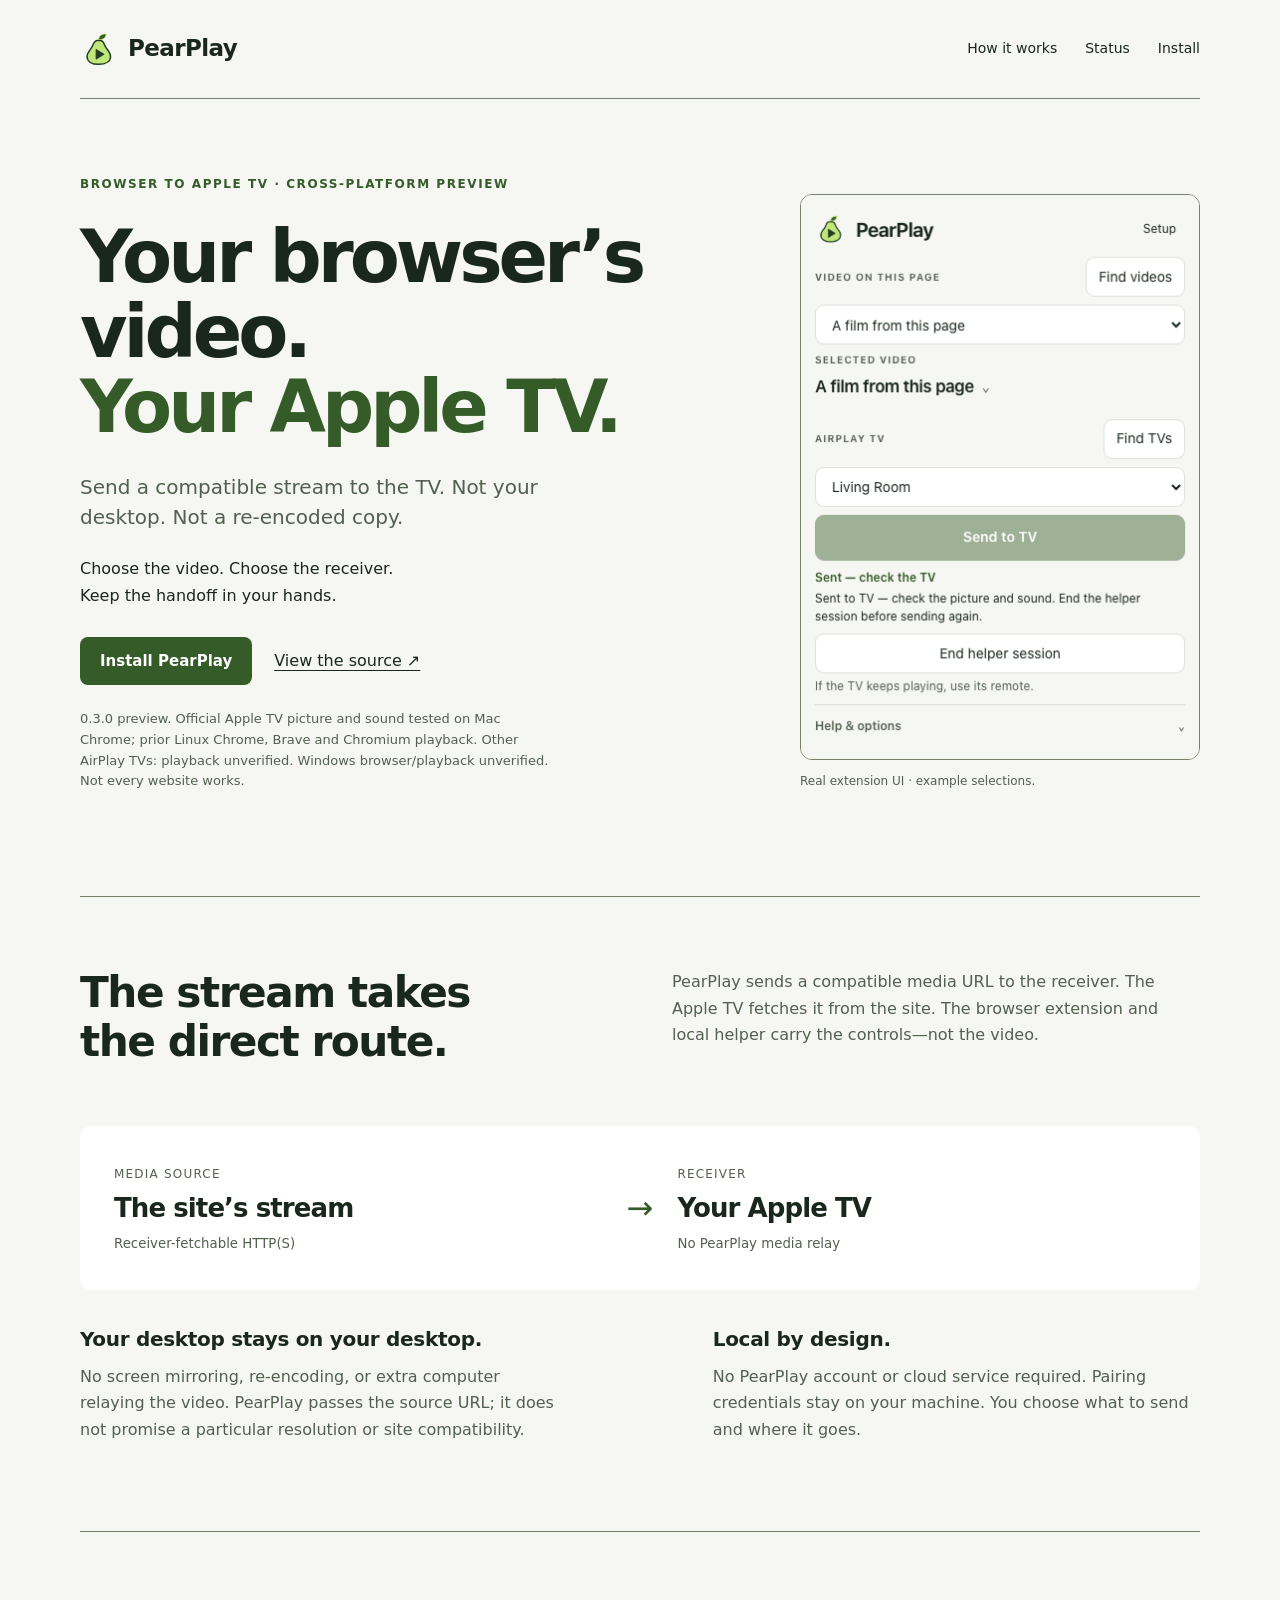
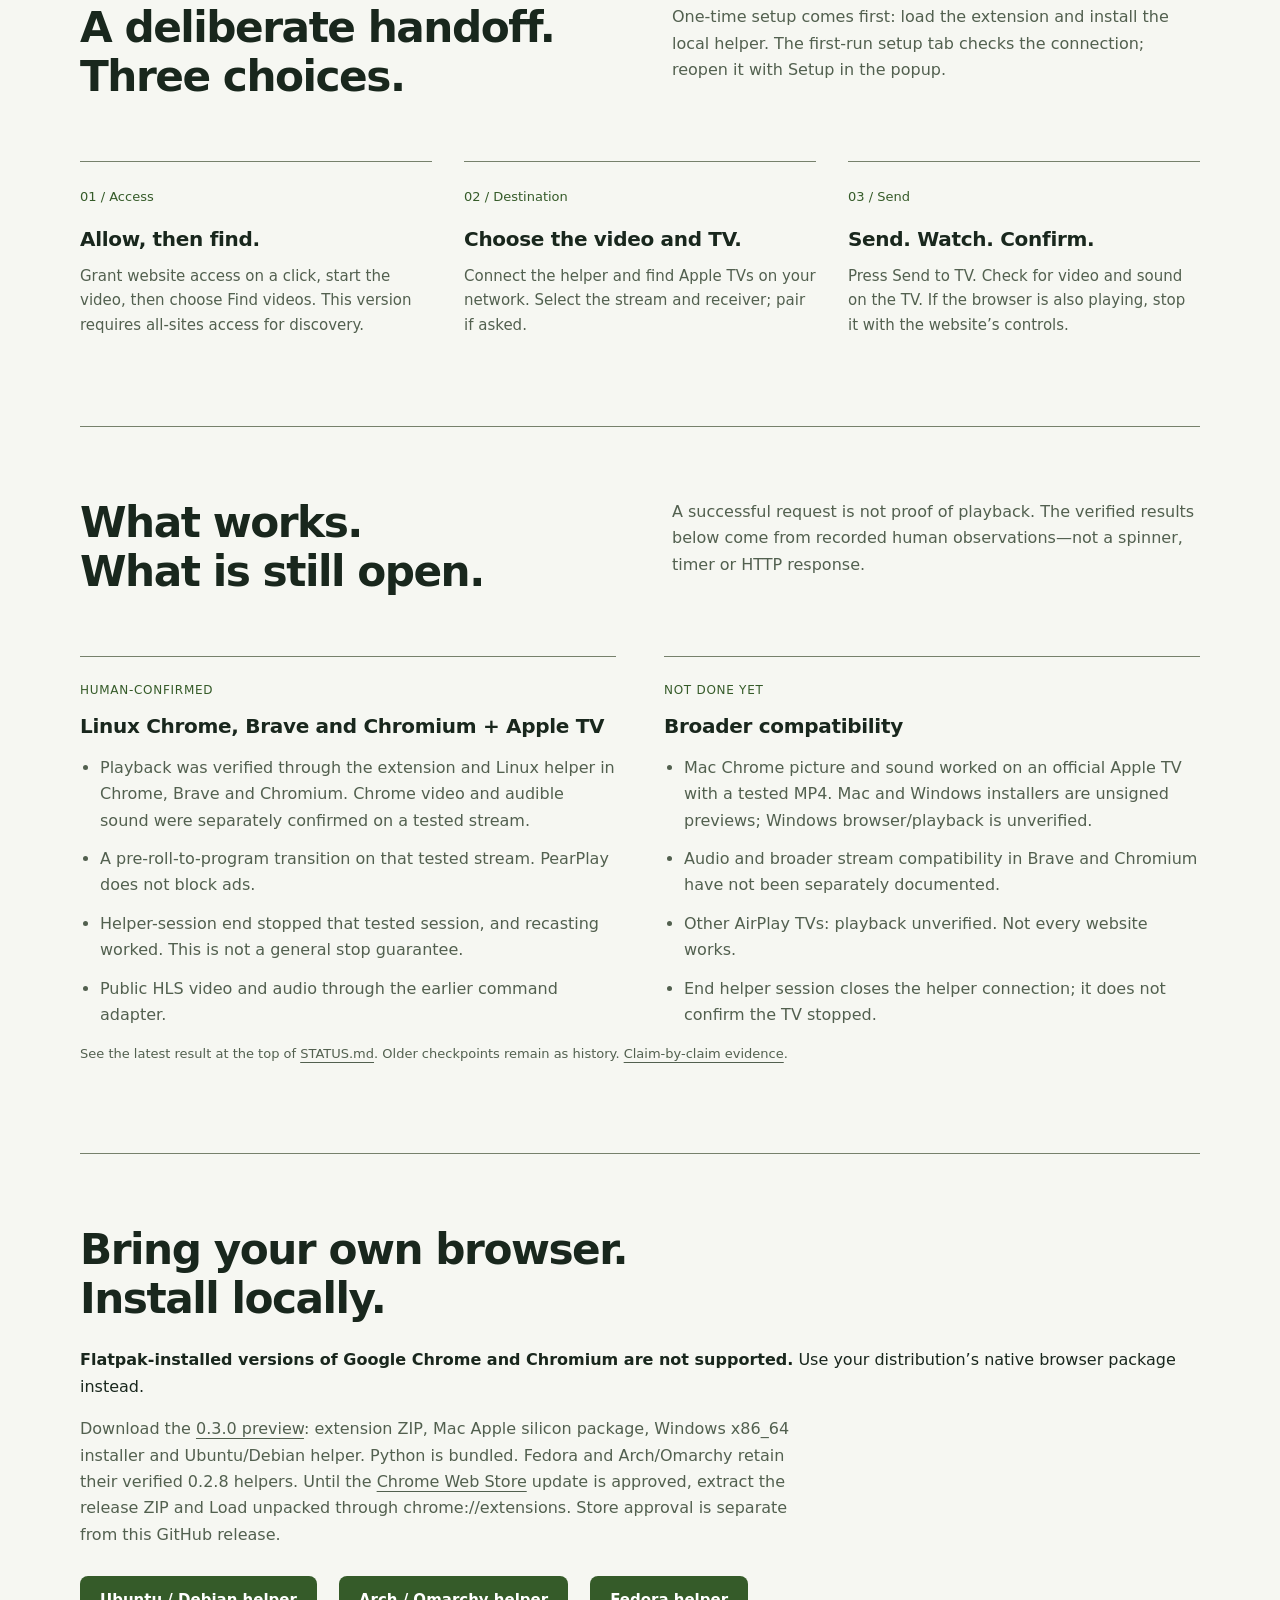
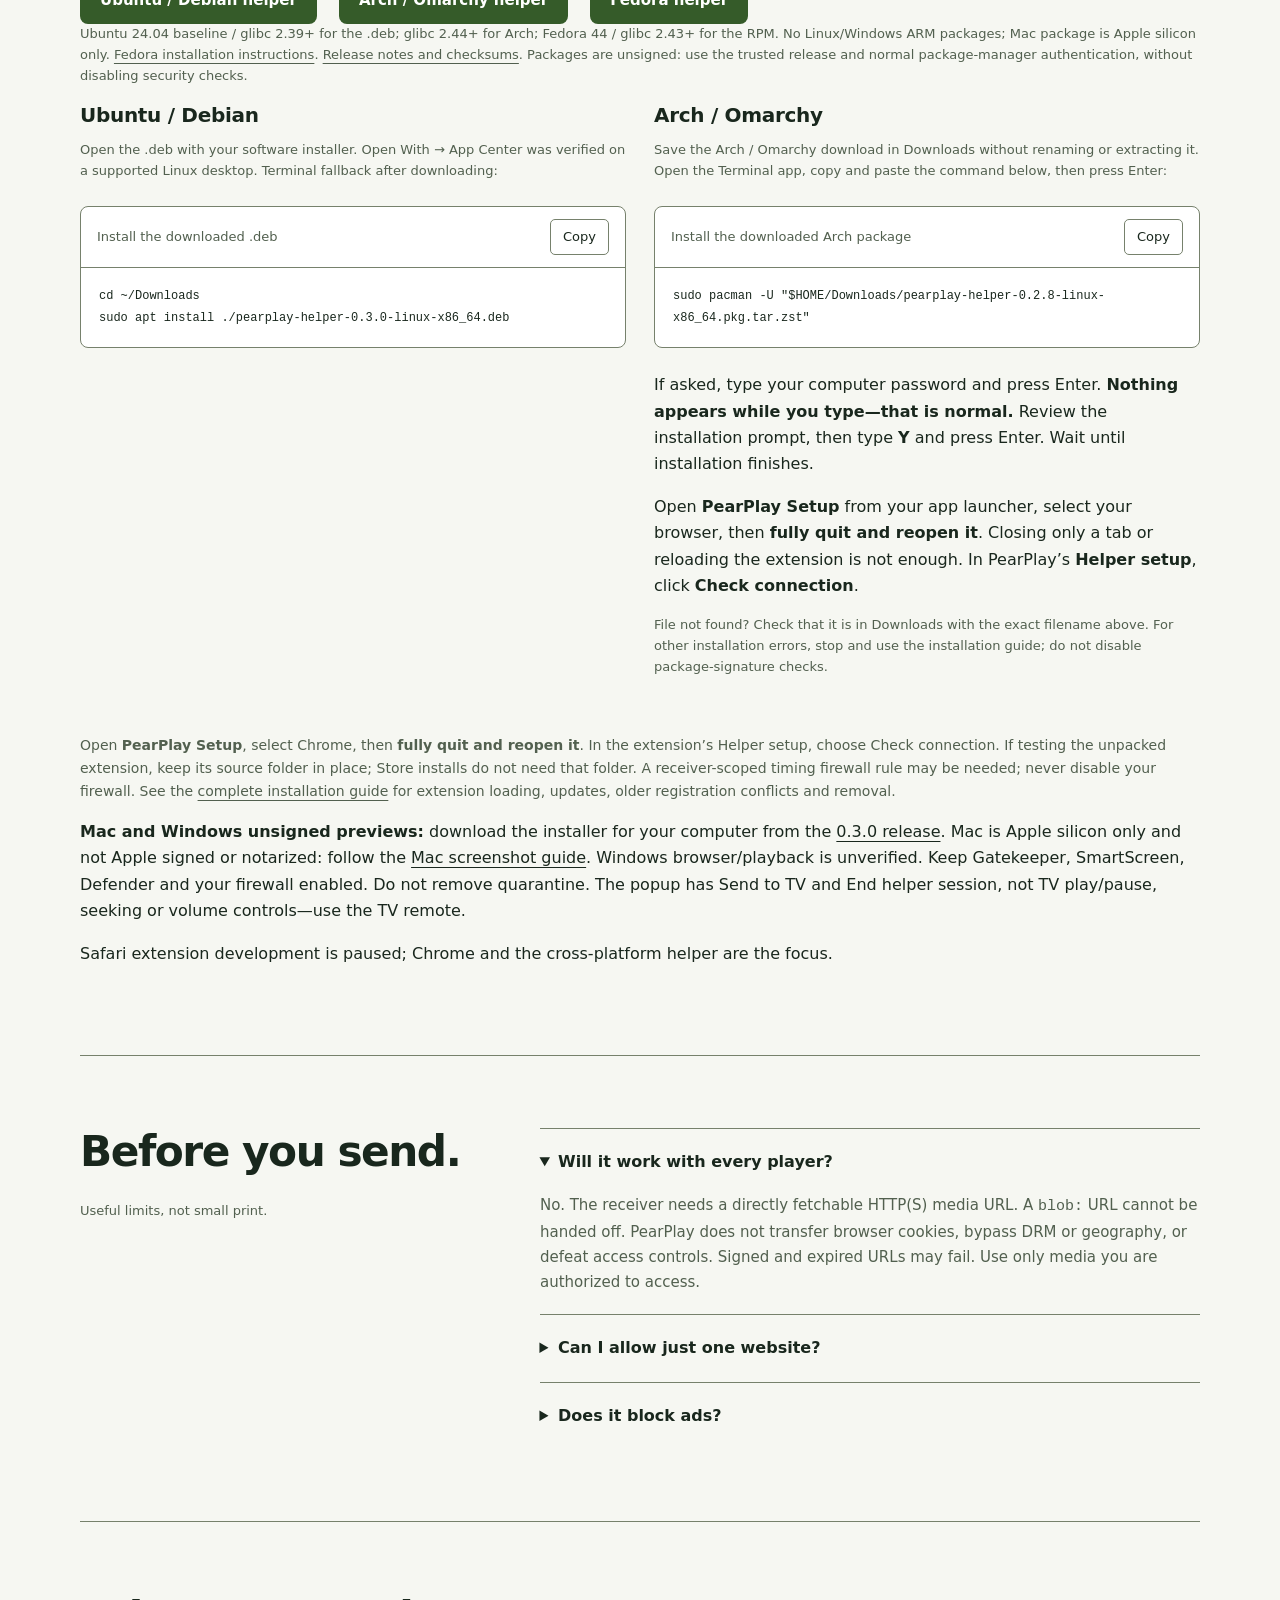
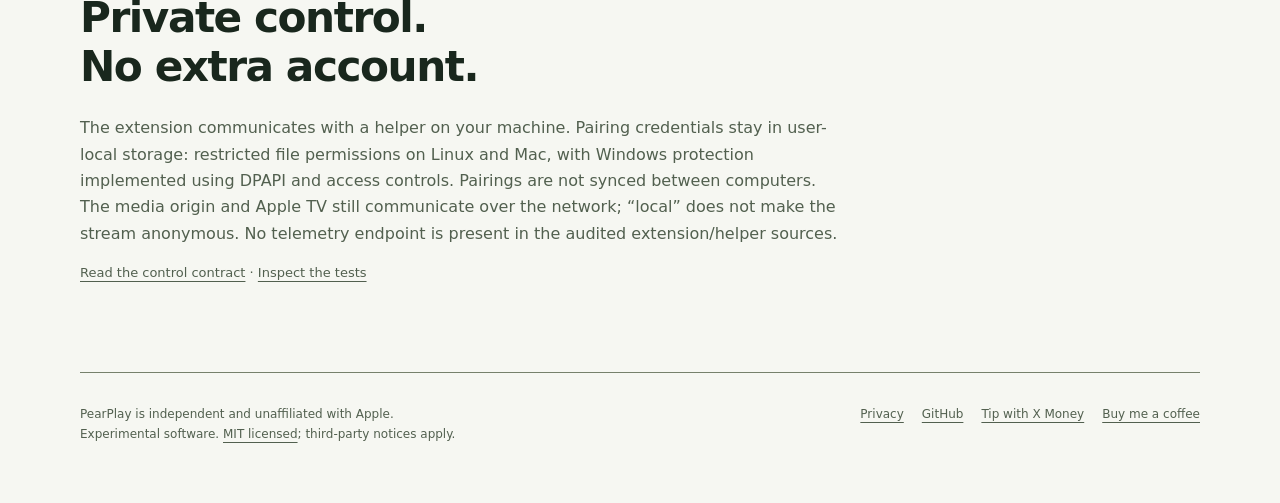
==== commit 5c33c228: "feat: release PearPlay 0.3.0 cross-platform preview" ====
--- a/docs/index.html
+++ b/docs/index.html
@@ -1,8 +1,8 @@
 <!doctype html>
 <html lang="en"><head><meta charset="utf-8"><meta name="viewport" content="width=device-width,initial-scale=1">
-<meta name="description" content="Send compatible browser video directly to Apple TV. Linux only. Mac support is coming soon. Human-confirmed Chrome playback on tested streams.">
+<meta name="description" content="Send compatible browser video directly to Apple TV. Linux, macOS and Windows development preview. Human-confirmed Chrome playback on tested streams.">
 <meta property="og:title" content="PearPlay — Your browser’s video. Your Apple TV.">
-<meta property="og:description" content="Compatible streams, sent directly. Linux only. Mac support is coming soon.">
+<meta property="og:description" content="Compatible streams, sent directly. Linux, macOS and Windows development preview.">
 <meta property="og:image" content="https://jcarcinogen.github.io/PearPlay/social-preview.png">
 <meta name="color-scheme" content="dark light"><title>PearPlay — Your browser’s video. Your Apple TV.</title>
 <style>
@@ -14,14 +14,14 @@
 </style></head><body><div class="wrap">
 <header><a class="identity" href="#top"><img src="[data-uri]" alt="">PearPlay</a><nav aria-label="Main"><a class="optional" href="#how">How it works</a><a href="#status">Status</a><a href="#install">Install</a></nav></header>
 <main id="top">
-<div class="hero"><div><p class="eyebrow">Browser to Apple TV · Linux only</p><h1>Your browser’s video.<br><span>Your Apple TV.</span></h1><p class="intro">Send a compatible stream to the TV. Not your desktop. Not a re-encoded copy.</p><p>Choose the video. Choose the receiver.<br>Keep the handoff in your hands.</p><div class="actions"><a class="button" href="#install">Install PearPlay</a><a href="https://github.com/jcarcinogen/PearPlay">View the source ↗</a></div><p class="small">Experimental, manually installed. Playback has been verified in Linux Chrome, Brave and Chromium. Mac support is coming soon. Broader stream compatibility remains unverified. Not every website works.</p></div><figure class="product"><picture><source media="(prefers-color-scheme: light)" srcset="[data-uri]"><img src="[data-uri]" alt="Real PearPlay popup showing access, video choice and Apple TV controls with example data" width="400" height="409"></picture><figcaption>Real extension UI · example selections.</figcaption></figure></div>
+<div class="hero"><div><p class="eyebrow">Browser to Apple TV · Cross-platform preview</p><h1>Your browser’s video.<br><span>Your Apple TV.</span></h1><p class="intro">Send a compatible stream to the TV. Not your desktop. Not a re-encoded copy.</p><p>Choose the video. Choose the receiver.<br>Keep the handoff in your hands.</p><div class="actions"><a class="button" href="#install">Install PearPlay</a><a href="https://github.com/jcarcinogen/PearPlay">View the source ↗</a></div><p class="small">0.3.0 preview. Official Apple TV picture and sound tested on Mac Chrome; prior Linux Chrome, Brave and Chromium playback. Other AirPlay TVs: playback unverified. Windows browser/playback unverified. Not every website works.</p></div><figure class="product"><picture><source media="(prefers-color-scheme: light)" srcset="[data-uri]"><img src="[data-uri]" alt="Real PearPlay popup showing access, video choice and Apple TV controls with example data" width="400" height="566"></picture><figcaption>Real extension UI · example selections.</figcaption></figure></div>
 <section id="how"><div class="section-head"><h2>The stream takes<br>the direct route.</h2><p>PearPlay sends a compatible media URL to the receiver. The Apple TV fetches it from the site. The browser extension and local helper carry the controls—not the video.</p></div><div class="flow" aria-label="The media source sends video directly to Apple TV"><div><span class="label">Media source</span><strong>The site’s stream</strong><small>Receiver-fetchable HTTP(S)</small></div><span class="arrow" aria-hidden="true">→</span><div><span class="label">Receiver</span><strong>Your Apple TV</strong><small>No PearPlay media relay</small></div></div><div class="facts"><article><h3>Your desktop stays on your desktop.</h3><p>No screen mirroring, re-encoding, or extra computer relaying the video. PearPlay passes the source URL; it does not promise a particular resolution or site compatibility.</p></article><article><h3>Local by design.</h3><p>No PearPlay account or cloud service required. Pairing credentials stay on your machine. You choose what to send and where it goes.</p></article></div></section>
 <section><div class="section-head"><h2>A deliberate handoff.<br>Three choices.</h2><p>One-time setup comes first: load the extension and install the local helper. The first-run setup tab checks the connection; reopen it with Setup in the popup.</p></div><ol class="steps"><li><span class="step-number">01 / Access</span><h3>Allow, then find.</h3><p>Grant website access on a click, start the video, then choose Find videos. This version requires all-sites access for discovery.</p></li><li><span class="step-number">02 / Destination</span><h3>Choose the video and TV.</h3><p>Connect the helper and find Apple TVs on your network. Select the stream and receiver; pair if asked.</p></li><li><span class="step-number">03 / Send</span><h3>Send. Watch. Confirm.</h3><p>Press Send to TV. Check for video and sound on the TV. If the browser is also playing, stop it with the website’s controls.</p></li></ol></section>
-<section id="status"><div class="section-head"><h2>What works.<br>What is still open.</h2><p>A successful request is not proof of playback. The verified results below come from recorded human observations—not a spinner, timer or HTTP response.</p></div><div class="truth"><article><span class="tag">Human-confirmed</span><h3>Linux Chrome, Brave and Chromium + Apple TV</h3><ul><li>Playback was verified through the extension and Linux helper in Chrome, Brave and Chromium. Chrome video and audible sound were separately confirmed on a tested stream.</li><li>A pre-roll-to-program transition on that tested stream. PearPlay does not block ads.</li><li>Helper-session end stopped that tested session, and recasting worked. This is not a general stop guarantee.</li><li>Public HLS video and audio through the earlier command adapter.</li></ul></article><article><span class="tag">Not done yet</span><h3>Broader compatibility</h3><ul><li>Mac support is coming soon. Compatibility work is paused, with no release date promised.</li><li>Audio and broader stream compatibility in Brave and Chromium have not been separately documented.</li><li>Invalid/expired-stream handling and broader receiver lifecycle trials remain open.</li><li>End helper session closes the helper connection; it does not confirm the TV stopped.</li></ul></article></div><p class="small">See the latest result at the top of <a href="https://github.com/jcarcinogen/PearPlay/blob/main/STATUS.md">STATUS.md</a>. Older checkpoints remain as history. <a href="https://github.com/jcarcinogen/PearPlay/blob/main/docs/claims.md">Claim-by-claim evidence</a>.</p></section>
-<section id="install"><h2>Bring your own browser.<br>Install locally.</h2><p><strong>Flatpak-installed versions of Google Chrome and Chromium are not supported.</strong> Use your distribution’s native browser package instead.</p><p class="install-intro">Linux helper 0.2.5 preview downloads are available for x86_64 computers. Python is bundled. Install PearPlay from the <a href="https://chromewebstore.google.com/detail/pearplay/eoadahoncjfpnennmkjifohclbafjkol">Chrome Web Store</a> (currently 0.2.6). The pending 0.2.7 update adds a compact popup and clearer errors. Fedora downloads are already available. The Store extension and unpacked source share the same identity, so no manual extension-ID command is needed.</p><div class="actions"><a class="button" href="https://github.com/jcarcinogen/PearPlay/releases/download/v0.2.5/pearplay-helper-0.2.5-linux-x86_64.deb">Ubuntu / Debian helper</a><a class="button" href="https://github.com/jcarcinogen/PearPlay/releases/download/v0.2.5/pearplay-helper-0.2.5-linux-x86_64.pkg.tar.zst">Arch / Omarchy helper</a><a class="button" href="https://github.com/jcarcinogen/PearPlay/releases/download/v0.2.5/pearplay-helper-0.2.5-linux-x86_64.rpm">Fedora helper</a></div><p class="small">Ubuntu 24.04 baseline / glibc 2.39+ for the .deb; glibc 2.44+ for Arch; Fedora 44 / glibc 2.43+ for the RPM. No ARM packages. <a href="https://github.com/jcarcinogen/PearPlay/blob/main/docs/fedora-install.md">Fedora installation instructions</a>. <a href="https://github.com/jcarcinogen/PearPlay/releases/tag/v0.2.5">Release notes and checksums</a>. Packages are unsigned: use the trusted release and normal package-manager authentication, without disabling security checks.</p><div class="install-grid"><article><h3>Ubuntu / Debian</h3><p class="small">Open the .deb with your software installer. Open With → App Center was verified on a supported Linux desktop. Terminal fallback after downloading:</p><div class="command"><header><span>Install the downloaded .deb</span><button class="copy" data-copy="setup">Copy</button></header><pre id="setup">cd ~/Downloads
-sudo apt install ./pearplay-helper-0.2.5-linux-x86_64.deb</pre></div></article><article><h3>Arch / Omarchy</h3><p class="small">Save the Arch / Omarchy download in Downloads without renaming or extracting it. Open the Terminal app, copy and paste the command below, then press Enter:</p><div class="command"><header><span>Install the downloaded Arch package</span><button class="copy" data-copy="linux">Copy</button></header><pre id="linux">sudo pacman -U "$HOME/Downloads/pearplay-helper-0.2.5-linux-x86_64.pkg.tar.zst"</pre></div><p>If asked, type your computer password and press Enter. <strong>Nothing appears while you type—that is normal.</strong> Review the installation prompt, then type <strong>Y</strong> and press Enter. Wait until installation finishes.</p><p>Open <strong>PearPlay Setup</strong> from your app launcher, select your browser, then <strong>fully quit and reopen it</strong>. Closing only a tab or reloading the extension is not enough. In PearPlay’s <strong>Helper setup</strong>, click <strong>Check connection</strong>.</p><p class="small">File not found? Check that it is in Downloads with the exact filename above. For other installation errors, stop and use the installation guide; do not disable package-signature checks.</p></article></div><p id="copy-status" role="status" aria-live="polite"></p><p class="install-note">Open <strong>PearPlay Setup</strong>, select Chrome, then <strong>fully quit and reopen it</strong>. In the extension’s Helper setup, choose Check connection. If testing the unpacked extension, keep its source folder in place; Store installs do not need that folder. A receiver-scoped timing firewall rule may be needed; never disable your firewall. See the <a href="https://github.com/jcarcinogen/PearPlay/blob/main/docs/install.md">complete installation guide</a> for extension loading, updates, older registration conflicts and removal.</p><p>Mac support is coming soon.</p></section>
+<section id="status"><div class="section-head"><h2>What works.<br>What is still open.</h2><p>A successful request is not proof of playback. The verified results below come from recorded human observations—not a spinner, timer or HTTP response.</p></div><div class="truth"><article><span class="tag">Human-confirmed</span><h3>Linux Chrome, Brave and Chromium + Apple TV</h3><ul><li>Playback was verified through the extension and Linux helper in Chrome, Brave and Chromium. Chrome video and audible sound were separately confirmed on a tested stream.</li><li>A pre-roll-to-program transition on that tested stream. PearPlay does not block ads.</li><li>Helper-session end stopped that tested session, and recasting worked. This is not a general stop guarantee.</li><li>Public HLS video and audio through the earlier command adapter.</li></ul></article><article><span class="tag">Not done yet</span><h3>Broader compatibility</h3><ul><li>Mac Chrome picture and sound worked on an official Apple TV with a tested MP4. Mac and Windows installers are unsigned previews; Windows browser/playback is unverified.</li><li>Audio and broader stream compatibility in Brave and Chromium have not been separately documented.</li><li>Other AirPlay TVs: playback unverified. Not every website works.</li><li>End helper session closes the helper connection; it does not confirm the TV stopped.</li></ul></article></div><p class="small">See the latest result at the top of <a href="https://github.com/jcarcinogen/PearPlay/blob/main/STATUS.md">STATUS.md</a>. Older checkpoints remain as history. <a href="https://github.com/jcarcinogen/PearPlay/blob/main/docs/claims.md">Claim-by-claim evidence</a>.</p></section>
+<section id="install"><h2>Bring your own browser.<br>Install locally.</h2><p><strong>Flatpak-installed versions of Google Chrome and Chromium are not supported.</strong> Use your distribution’s native browser package instead.</p><p class="install-intro">Download the <a href="https://github.com/jcarcinogen/PearPlay/releases/tag/v0.3.0">0.3.0 preview</a>: extension ZIP, Mac Apple silicon package, Windows x86_64 installer and Ubuntu/Debian helper. Python is bundled. Fedora and Arch/Omarchy retain their verified 0.2.8 helpers. Until the <a href="https://chromewebstore.google.com/detail/pearplay/eoadahoncjfpnennmkjifohclbafjkol">Chrome Web Store</a> update is approved, extract the release ZIP and Load unpacked through chrome://extensions. Store approval is separate from this GitHub release.</p><div class="actions"><a class="button" href="https://github.com/jcarcinogen/PearPlay/releases/download/v0.3.0/pearplay-helper-0.3.0-linux-x86_64.deb">Ubuntu / Debian helper</a><a class="button" href="https://github.com/jcarcinogen/PearPlay/releases/download/v0.2.8/pearplay-helper-0.2.8-linux-x86_64.pkg.tar.zst">Arch / Omarchy helper</a><a class="button" href="https://github.com/jcarcinogen/PearPlay/releases/download/v0.2.8/pearplay-helper-0.2.8-linux-x86_64.rpm">Fedora helper</a></div><p class="small">Ubuntu 24.04 baseline / glibc 2.39+ for the .deb; glibc 2.44+ for Arch; Fedora 44 / glibc 2.43+ for the RPM. No Linux/Windows ARM packages; Mac package is Apple silicon only. <a href="https://github.com/jcarcinogen/PearPlay/blob/main/docs/fedora-install.md">Fedora installation instructions</a>. <a href="https://github.com/jcarcinogen/PearPlay/releases/tag/v0.3.0">Release notes and checksums</a>. Packages are unsigned: use the trusted release and normal package-manager authentication, without disabling security checks.</p><div class="install-grid"><article><h3>Ubuntu / Debian</h3><p class="small">Open the .deb with your software installer. Open With → App Center was verified on a supported Linux desktop. Terminal fallback after downloading:</p><div class="command"><header><span>Install the downloaded .deb</span><button class="copy" data-copy="setup">Copy</button></header><pre id="setup">cd ~/Downloads
+sudo apt install ./pearplay-helper-0.3.0-linux-x86_64.deb</pre></div></article><article><h3>Arch / Omarchy</h3><p class="small">Save the Arch / Omarchy download in Downloads without renaming or extracting it. Open the Terminal app, copy and paste the command below, then press Enter:</p><div class="command"><header><span>Install the downloaded Arch package</span><button class="copy" data-copy="linux">Copy</button></header><pre id="linux">sudo pacman -U "$HOME/Downloads/pearplay-helper-0.2.8-linux-x86_64.pkg.tar.zst"</pre></div><p>If asked, type your computer password and press Enter. <strong>Nothing appears while you type—that is normal.</strong> Review the installation prompt, then type <strong>Y</strong> and press Enter. Wait until installation finishes.</p><p>Open <strong>PearPlay Setup</strong> from your app launcher, select your browser, then <strong>fully quit and reopen it</strong>. Closing only a tab or reloading the extension is not enough. In PearPlay’s <strong>Helper setup</strong>, click <strong>Check connection</strong>.</p><p class="small">File not found? Check that it is in Downloads with the exact filename above. For other installation errors, stop and use the installation guide; do not disable package-signature checks.</p></article></div><p id="copy-status" role="status" aria-live="polite"></p><p class="install-note">Open <strong>PearPlay Setup</strong>, select Chrome, then <strong>fully quit and reopen it</strong>. In the extension’s Helper setup, choose Check connection. If testing the unpacked extension, keep its source folder in place; Store installs do not need that folder. A receiver-scoped timing firewall rule may be needed; never disable your firewall. See the <a href="https://github.com/jcarcinogen/PearPlay/blob/main/docs/install.md">complete installation guide</a> for extension loading, updates, older registration conflicts and removal.</p><p><strong>Mac and Windows unsigned previews:</strong> download the installer for your computer from the <a href="https://github.com/jcarcinogen/PearPlay/releases/tag/v0.3.0">0.3.0 release</a>. Mac is Apple silicon only and not Apple signed or notarized: follow the <a href="https://github.com/jcarcinogen/PearPlay/blob/main/docs/mac-install.md">Mac screenshot guide</a>. Windows browser/playback is unverified. Keep Gatekeeper, SmartScreen, Defender and your firewall enabled. Do not remove quarantine. The popup has Send to TV and End helper session, not TV play/pause, seeking or volume controls—use the TV remote.</p><p>Safari extension development is paused; Chrome and the cross-platform helper are the focus.</p></section>
 <section class="faq"><div><h2>Before you send.</h2><p class="small">Useful limits, not small print.</p></div><div class="questions"><details open><summary>Will it work with every player?</summary><p>No. The receiver needs a directly fetchable HTTP(S) media URL. A <code>blob:</code> URL cannot be handed off. PearPlay does not transfer browser cookies, bypass DRM or geography, or defeat access controls. Signed and expired URLs may fail. Use only media you are authorized to access.</p></details><details><summary>Can I allow just one website?</summary><p>The popup offers a per-site grant, but Find videos currently stays disabled without all-sites access. That limitation is disclosed rather than presented as working site-only discovery. Access is requested on a click, not silently at install.</p></details><details><summary>Does it block ads?</summary><p>No. PearPlay respects normal ad delivery and does not bypass DRM, geography or access controls. A pre-roll-to-program transition was observed on one tested stream; that does not establish compatibility with every service.</p></details></div></section>
-<section><h2>Private control.<br>No extra account.</h2><p class="privacy">The extension communicates with a helper on your machine. Pairing credentials are stored locally in a <code>0700</code> directory with a <code>0600</code> file. The media origin and Apple TV still communicate over the network; “local” does not make the stream anonymous. No telemetry endpoint is present in the audited extension/helper sources.</p><p class="small"><a href="https://github.com/jcarcinogen/PearPlay/blob/main/contract/v1.md">Read the control contract</a> · <a href="https://github.com/jcarcinogen/PearPlay/tree/main/tests">Inspect the tests</a></p></section>
+<section><h2>Private control.<br>No extra account.</h2><p class="privacy">The extension communicates with a helper on your machine. Pairing credentials stay in user-local storage: restricted file permissions on Linux and Mac, with Windows protection implemented using DPAPI and access controls. Pairings are not synced between computers. The media origin and Apple TV still communicate over the network; “local” does not make the stream anonymous. No telemetry endpoint is present in the audited extension/helper sources.</p><p class="small"><a href="https://github.com/jcarcinogen/PearPlay/blob/main/contract/v1.md">Read the control contract</a> · <a href="https://github.com/jcarcinogen/PearPlay/tree/main/tests">Inspect the tests</a></p></section>
 </main><footer><p>PearPlay is independent and unaffiliated with Apple.<br>Experimental software. <a href="https://github.com/jcarcinogen/PearPlay/blob/main/LICENSE">MIT licensed</a>; third-party notices apply.</p><div class="footer-links"><a href="privacy.html">Privacy</a><a href="https://github.com/jcarcinogen/PearPlay">GitHub</a><a href="https://x.com/scottito22">Tip with X Money</a><a href="https://ko-fi.com/scottangel">Buy me a coffee</a></div></footer></div>
 <script>
 for(const button of document.querySelectorAll('[data-copy]')) button.addEventListener('click',async()=>{
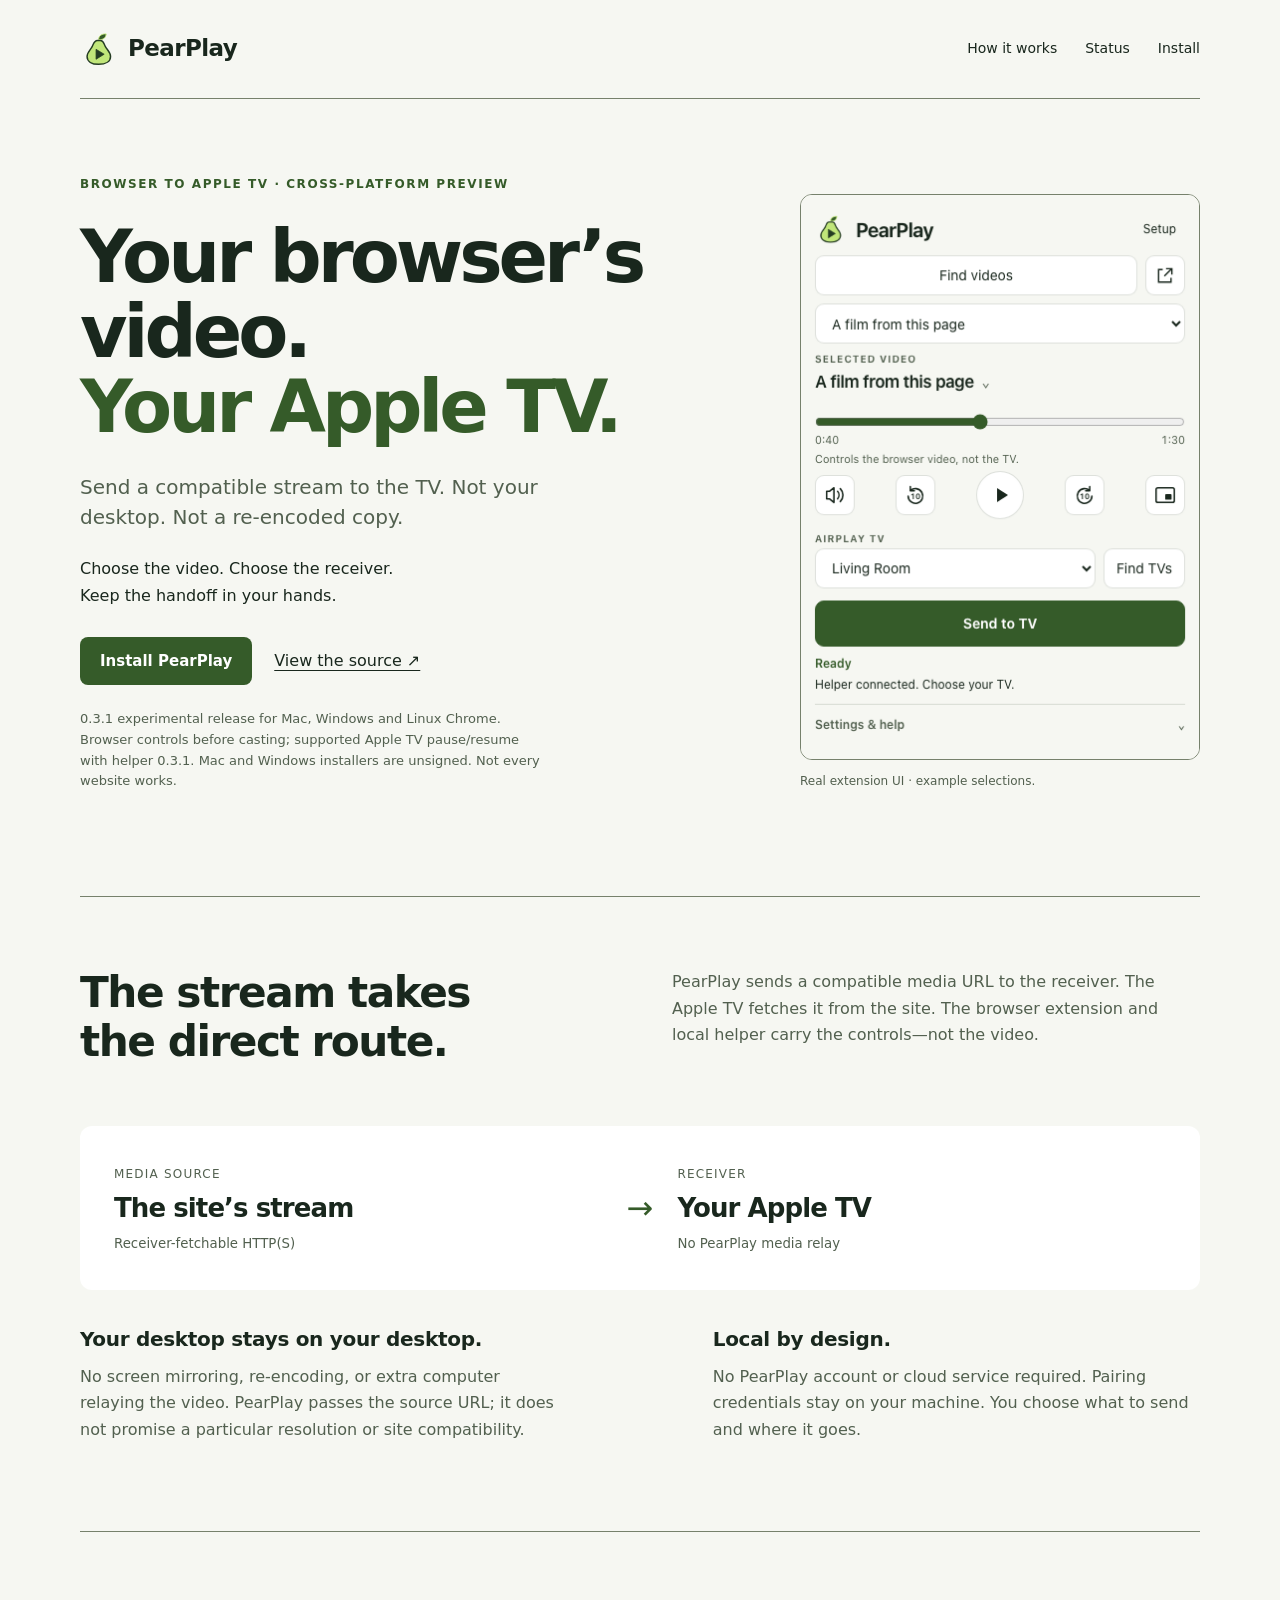
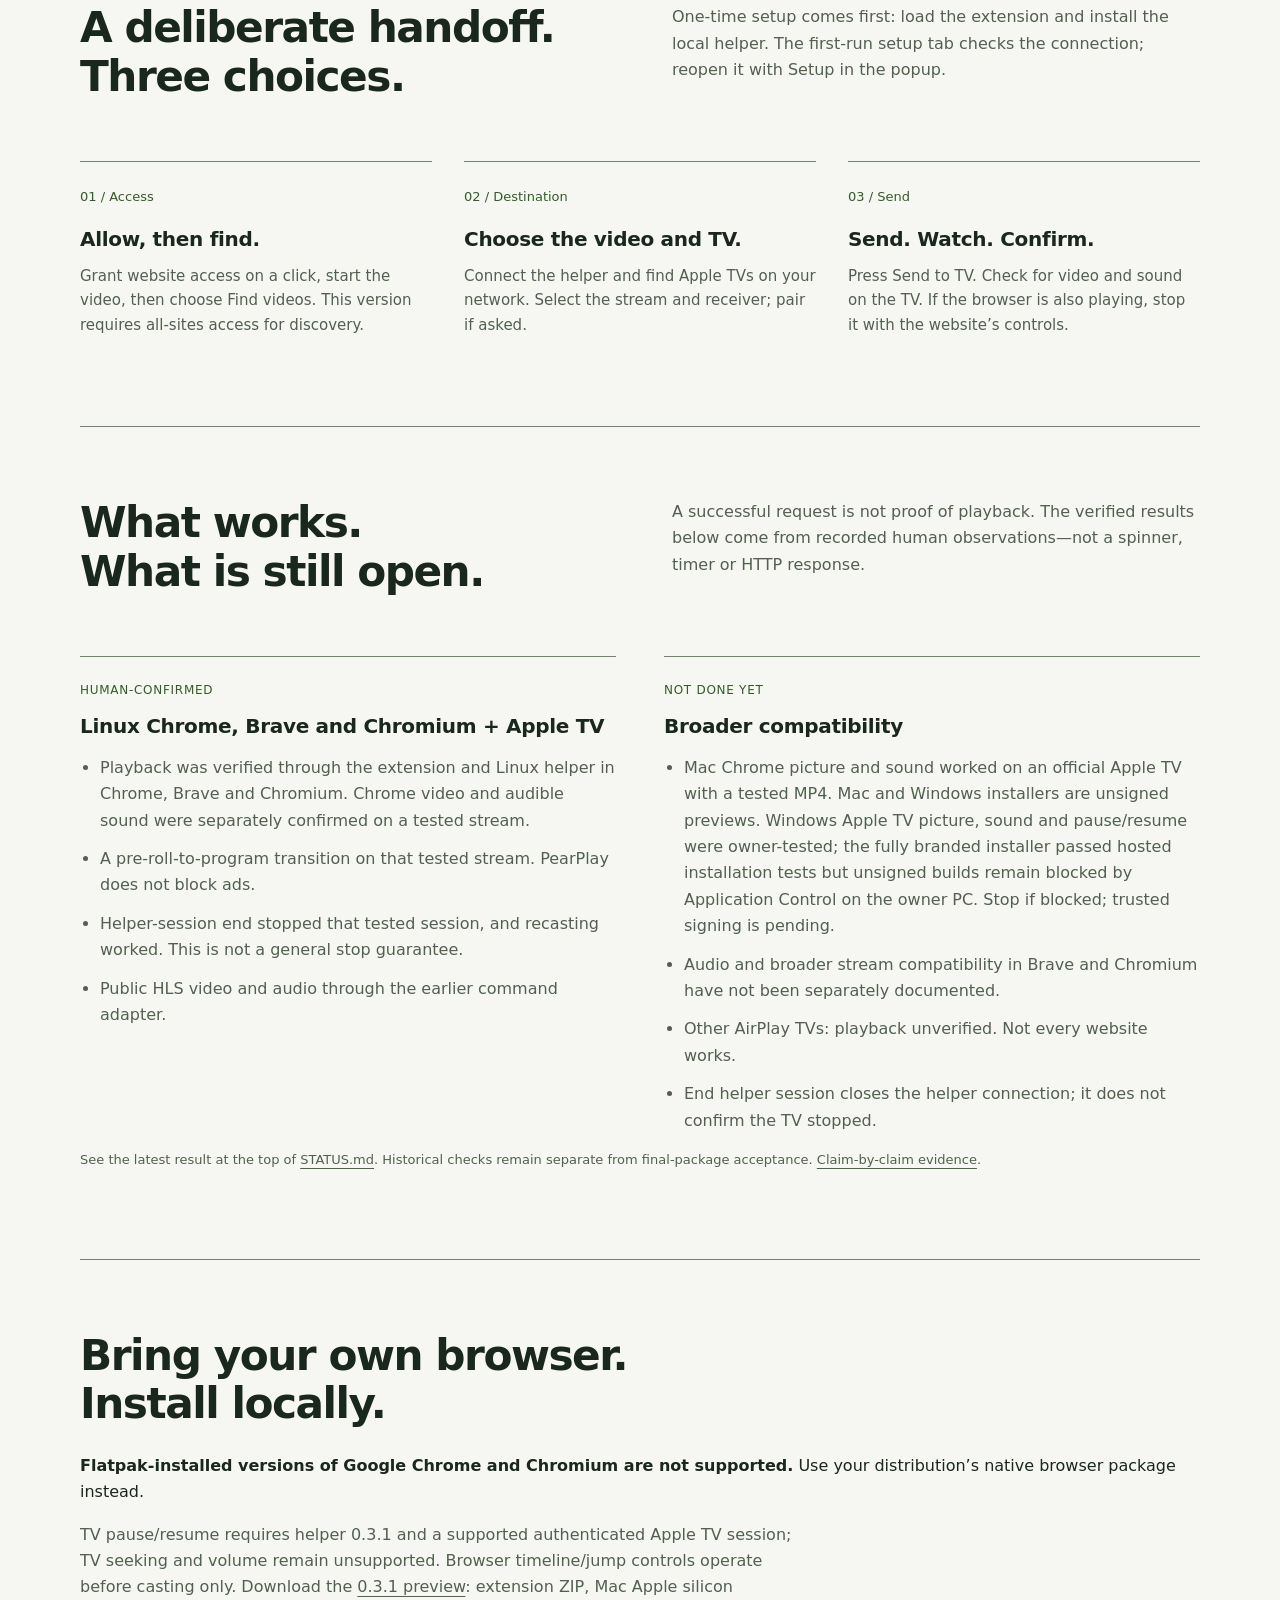
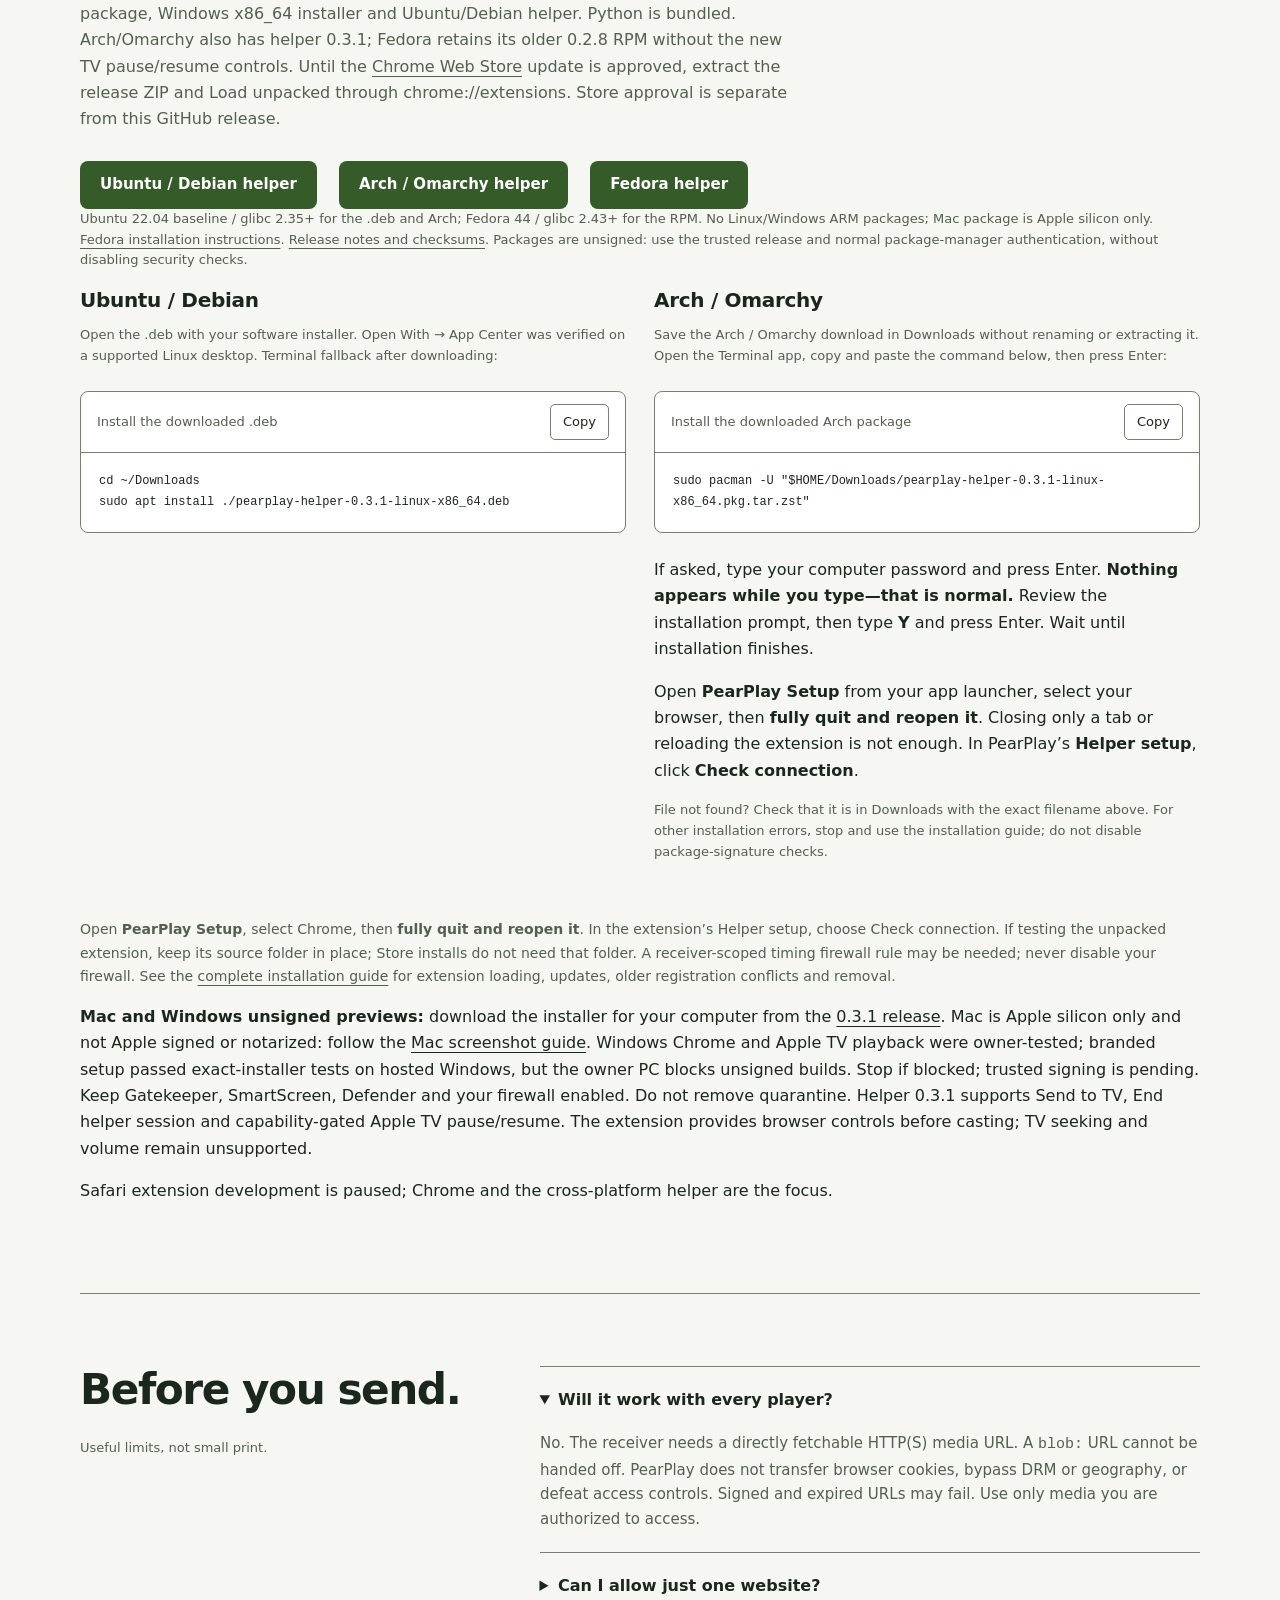
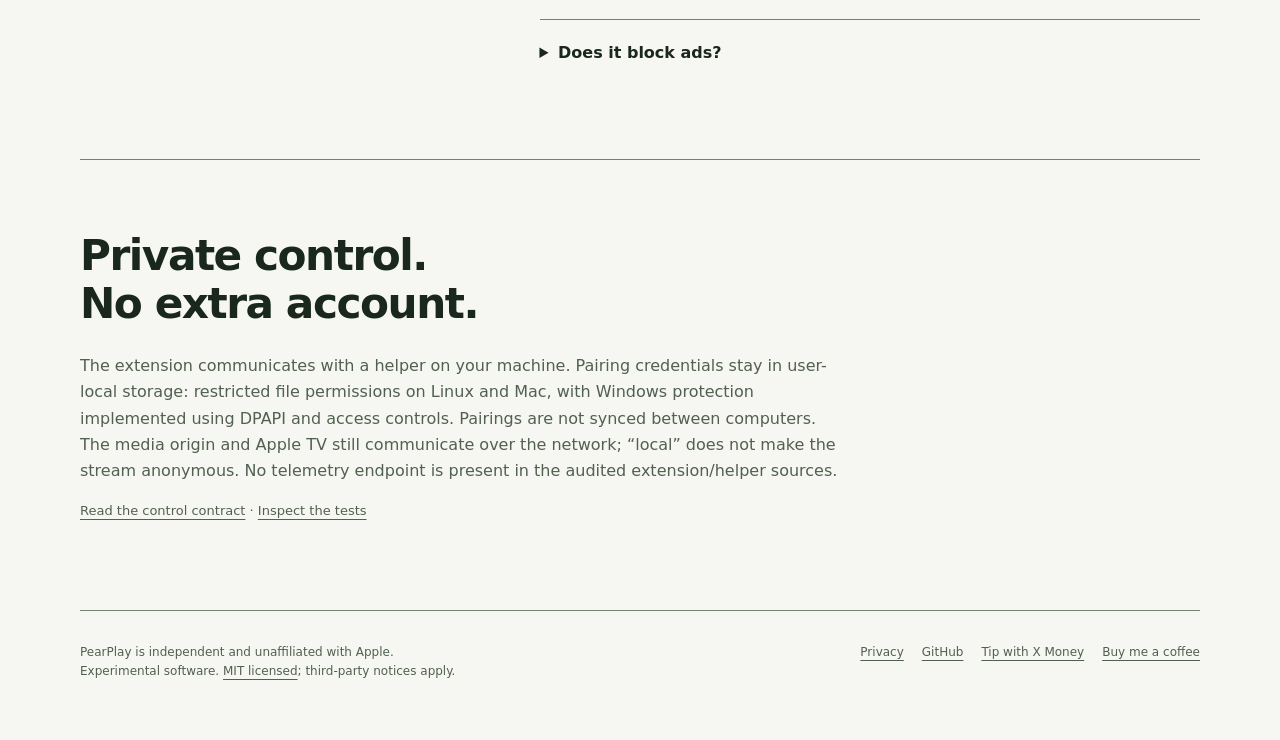
==== commit d7794b50: "release: prepare 0.3.1 verified downloads, privacy and Store artwork" ====
--- a/docs/index.html
+++ b/docs/index.html
@@ -14,12 +14,12 @@
 </style></head><body><div class="wrap">
 <header><a class="identity" href="#top"><img src="[data-uri]" alt="">PearPlay</a><nav aria-label="Main"><a class="optional" href="#how">How it works</a><a href="#status">Status</a><a href="#install">Install</a></nav></header>
 <main id="top">
-<div class="hero"><div><p class="eyebrow">Browser to Apple TV · Cross-platform preview</p><h1>Your browser’s video.<br><span>Your Apple TV.</span></h1><p class="intro">Send a compatible stream to the TV. Not your desktop. Not a re-encoded copy.</p><p>Choose the video. Choose the receiver.<br>Keep the handoff in your hands.</p><div class="actions"><a class="button" href="#install">Install PearPlay</a><a href="https://github.com/jcarcinogen/PearPlay">View the source ↗</a></div><p class="small">0.3.0 preview. Official Apple TV picture and sound tested on Mac Chrome; prior Linux Chrome, Brave and Chromium playback. Other AirPlay TVs: playback unverified. Windows browser/playback unverified. Not every website works.</p></div><figure class="product"><picture><source media="(prefers-color-scheme: light)" srcset="[data-uri]"><img src="[data-uri]" alt="Real PearPlay popup showing access, video choice and Apple TV controls with example data" width="400" height="566"></picture><figcaption>Real extension UI · example selections.</figcaption></figure></div>
+<div class="hero"><div><p class="eyebrow">Browser to Apple TV · Cross-platform preview</p><h1>Your browser’s video.<br><span>Your Apple TV.</span></h1><p class="intro">Send a compatible stream to the TV. Not your desktop. Not a re-encoded copy.</p><p>Choose the video. Choose the receiver.<br>Keep the handoff in your hands.</p><div class="actions"><a class="button" href="#install">Install PearPlay</a><a href="https://github.com/jcarcinogen/PearPlay">View the source ↗</a></div><p class="small">0.3.1 experimental release for Mac, Windows and Linux Chrome. Browser controls before casting; supported Apple TV pause/resume with helper 0.3.1. Mac and Windows installers are unsigned. Not every website works.</p></div><figure class="product"><picture><source media="(prefers-color-scheme: light)" srcset="[data-uri]"><img src="[data-uri]" alt="Real PearPlay popup showing browser-video controls before casting with example data" width="400" height="566"></picture><figcaption>Real extension UI · example selections.</figcaption></figure></div>
 <section id="how"><div class="section-head"><h2>The stream takes<br>the direct route.</h2><p>PearPlay sends a compatible media URL to the receiver. The Apple TV fetches it from the site. The browser extension and local helper carry the controls—not the video.</p></div><div class="flow" aria-label="The media source sends video directly to Apple TV"><div><span class="label">Media source</span><strong>The site’s stream</strong><small>Receiver-fetchable HTTP(S)</small></div><span class="arrow" aria-hidden="true">→</span><div><span class="label">Receiver</span><strong>Your Apple TV</strong><small>No PearPlay media relay</small></div></div><div class="facts"><article><h3>Your desktop stays on your desktop.</h3><p>No screen mirroring, re-encoding, or extra computer relaying the video. PearPlay passes the source URL; it does not promise a particular resolution or site compatibility.</p></article><article><h3>Local by design.</h3><p>No PearPlay account or cloud service required. Pairing credentials stay on your machine. You choose what to send and where it goes.</p></article></div></section>
 <section><div class="section-head"><h2>A deliberate handoff.<br>Three choices.</h2><p>One-time setup comes first: load the extension and install the local helper. The first-run setup tab checks the connection; reopen it with Setup in the popup.</p></div><ol class="steps"><li><span class="step-number">01 / Access</span><h3>Allow, then find.</h3><p>Grant website access on a click, start the video, then choose Find videos. This version requires all-sites access for discovery.</p></li><li><span class="step-number">02 / Destination</span><h3>Choose the video and TV.</h3><p>Connect the helper and find Apple TVs on your network. Select the stream and receiver; pair if asked.</p></li><li><span class="step-number">03 / Send</span><h3>Send. Watch. Confirm.</h3><p>Press Send to TV. Check for video and sound on the TV. If the browser is also playing, stop it with the website’s controls.</p></li></ol></section>
-<section id="status"><div class="section-head"><h2>What works.<br>What is still open.</h2><p>A successful request is not proof of playback. The verified results below come from recorded human observations—not a spinner, timer or HTTP response.</p></div><div class="truth"><article><span class="tag">Human-confirmed</span><h3>Linux Chrome, Brave and Chromium + Apple TV</h3><ul><li>Playback was verified through the extension and Linux helper in Chrome, Brave and Chromium. Chrome video and audible sound were separately confirmed on a tested stream.</li><li>A pre-roll-to-program transition on that tested stream. PearPlay does not block ads.</li><li>Helper-session end stopped that tested session, and recasting worked. This is not a general stop guarantee.</li><li>Public HLS video and audio through the earlier command adapter.</li></ul></article><article><span class="tag">Not done yet</span><h3>Broader compatibility</h3><ul><li>Mac Chrome picture and sound worked on an official Apple TV with a tested MP4. Mac and Windows installers are unsigned previews; Windows browser/playback is unverified.</li><li>Audio and broader stream compatibility in Brave and Chromium have not been separately documented.</li><li>Other AirPlay TVs: playback unverified. Not every website works.</li><li>End helper session closes the helper connection; it does not confirm the TV stopped.</li></ul></article></div><p class="small">See the latest result at the top of <a href="https://github.com/jcarcinogen/PearPlay/blob/main/STATUS.md">STATUS.md</a>. Older checkpoints remain as history. <a href="https://github.com/jcarcinogen/PearPlay/blob/main/docs/claims.md">Claim-by-claim evidence</a>.</p></section>
-<section id="install"><h2>Bring your own browser.<br>Install locally.</h2><p><strong>Flatpak-installed versions of Google Chrome and Chromium are not supported.</strong> Use your distribution’s native browser package instead.</p><p class="install-intro">Download the <a href="https://github.com/jcarcinogen/PearPlay/releases/tag/v0.3.0">0.3.0 preview</a>: extension ZIP, Mac Apple silicon package, Windows x86_64 installer and Ubuntu/Debian helper. Python is bundled. Fedora and Arch/Omarchy retain their verified 0.2.8 helpers. Until the <a href="https://chromewebstore.google.com/detail/pearplay/eoadahoncjfpnennmkjifohclbafjkol">Chrome Web Store</a> update is approved, extract the release ZIP and Load unpacked through chrome://extensions. Store approval is separate from this GitHub release.</p><div class="actions"><a class="button" href="https://github.com/jcarcinogen/PearPlay/releases/download/v0.3.0/pearplay-helper-0.3.0-linux-x86_64.deb">Ubuntu / Debian helper</a><a class="button" href="https://github.com/jcarcinogen/PearPlay/releases/download/v0.2.8/pearplay-helper-0.2.8-linux-x86_64.pkg.tar.zst">Arch / Omarchy helper</a><a class="button" href="https://github.com/jcarcinogen/PearPlay/releases/download/v0.2.8/pearplay-helper-0.2.8-linux-x86_64.rpm">Fedora helper</a></div><p class="small">Ubuntu 24.04 baseline / glibc 2.39+ for the .deb; glibc 2.44+ for Arch; Fedora 44 / glibc 2.43+ for the RPM. No Linux/Windows ARM packages; Mac package is Apple silicon only. <a href="https://github.com/jcarcinogen/PearPlay/blob/main/docs/fedora-install.md">Fedora installation instructions</a>. <a href="https://github.com/jcarcinogen/PearPlay/releases/tag/v0.3.0">Release notes and checksums</a>. Packages are unsigned: use the trusted release and normal package-manager authentication, without disabling security checks.</p><div class="install-grid"><article><h3>Ubuntu / Debian</h3><p class="small">Open the .deb with your software installer. Open With → App Center was verified on a supported Linux desktop. Terminal fallback after downloading:</p><div class="command"><header><span>Install the downloaded .deb</span><button class="copy" data-copy="setup">Copy</button></header><pre id="setup">cd ~/Downloads
-sudo apt install ./pearplay-helper-0.3.0-linux-x86_64.deb</pre></div></article><article><h3>Arch / Omarchy</h3><p class="small">Save the Arch / Omarchy download in Downloads without renaming or extracting it. Open the Terminal app, copy and paste the command below, then press Enter:</p><div class="command"><header><span>Install the downloaded Arch package</span><button class="copy" data-copy="linux">Copy</button></header><pre id="linux">sudo pacman -U "$HOME/Downloads/pearplay-helper-0.2.8-linux-x86_64.pkg.tar.zst"</pre></div><p>If asked, type your computer password and press Enter. <strong>Nothing appears while you type—that is normal.</strong> Review the installation prompt, then type <strong>Y</strong> and press Enter. Wait until installation finishes.</p><p>Open <strong>PearPlay Setup</strong> from your app launcher, select your browser, then <strong>fully quit and reopen it</strong>. Closing only a tab or reloading the extension is not enough. In PearPlay’s <strong>Helper setup</strong>, click <strong>Check connection</strong>.</p><p class="small">File not found? Check that it is in Downloads with the exact filename above. For other installation errors, stop and use the installation guide; do not disable package-signature checks.</p></article></div><p id="copy-status" role="status" aria-live="polite"></p><p class="install-note">Open <strong>PearPlay Setup</strong>, select Chrome, then <strong>fully quit and reopen it</strong>. In the extension’s Helper setup, choose Check connection. If testing the unpacked extension, keep its source folder in place; Store installs do not need that folder. A receiver-scoped timing firewall rule may be needed; never disable your firewall. See the <a href="https://github.com/jcarcinogen/PearPlay/blob/main/docs/install.md">complete installation guide</a> for extension loading, updates, older registration conflicts and removal.</p><p><strong>Mac and Windows unsigned previews:</strong> download the installer for your computer from the <a href="https://github.com/jcarcinogen/PearPlay/releases/tag/v0.3.0">0.3.0 release</a>. Mac is Apple silicon only and not Apple signed or notarized: follow the <a href="https://github.com/jcarcinogen/PearPlay/blob/main/docs/mac-install.md">Mac screenshot guide</a>. Windows browser/playback is unverified. Keep Gatekeeper, SmartScreen, Defender and your firewall enabled. Do not remove quarantine. The popup has Send to TV and End helper session, not TV play/pause, seeking or volume controls—use the TV remote.</p><p>Safari extension development is paused; Chrome and the cross-platform helper are the focus.</p></section>
+<section id="status"><div class="section-head"><h2>What works.<br>What is still open.</h2><p>A successful request is not proof of playback. The verified results below come from recorded human observations—not a spinner, timer or HTTP response.</p></div><div class="truth"><article><span class="tag">Human-confirmed</span><h3>Linux Chrome, Brave and Chromium + Apple TV</h3><ul><li>Playback was verified through the extension and Linux helper in Chrome, Brave and Chromium. Chrome video and audible sound were separately confirmed on a tested stream.</li><li>A pre-roll-to-program transition on that tested stream. PearPlay does not block ads.</li><li>Helper-session end stopped that tested session, and recasting worked. This is not a general stop guarantee.</li><li>Public HLS video and audio through the earlier command adapter.</li></ul></article><article><span class="tag">Not done yet</span><h3>Broader compatibility</h3><ul><li>Mac Chrome picture and sound worked on an official Apple TV with a tested MP4. Mac and Windows installers are unsigned previews. Windows Apple TV picture, sound and pause/resume were owner-tested; the fully branded installer passed hosted installation tests but unsigned builds remain blocked by Application Control on the owner PC. Stop if blocked; trusted signing is pending.</li><li>Audio and broader stream compatibility in Brave and Chromium have not been separately documented.</li><li>Other AirPlay TVs: playback unverified. Not every website works.</li><li>End helper session closes the helper connection; it does not confirm the TV stopped.</li></ul></article></div><p class="small">See the latest result at the top of <a href="https://github.com/jcarcinogen/PearPlay/blob/main/STATUS.md">STATUS.md</a>. Historical checks remain separate from final-package acceptance. <a href="https://github.com/jcarcinogen/PearPlay/blob/main/docs/claims.md">Claim-by-claim evidence</a>.</p></section>
+<section id="install"><h2>Bring your own browser.<br>Install locally.</h2><p><strong>Flatpak-installed versions of Google Chrome and Chromium are not supported.</strong> Use your distribution’s native browser package instead.</p><p class="install-intro">TV pause/resume requires helper 0.3.1 and a supported authenticated Apple TV session; TV seeking and volume remain unsupported. Browser timeline/jump controls operate before casting only. Download the <a href="https://github.com/jcarcinogen/PearPlay/releases/tag/v0.3.1">0.3.1 preview</a>: extension ZIP, Mac Apple silicon package, Windows x86_64 installer and Ubuntu/Debian helper. Python is bundled. Arch/Omarchy also has helper 0.3.1; Fedora retains its older 0.2.8 RPM without the new TV pause/resume controls. Until the <a href="https://chromewebstore.google.com/detail/pearplay/eoadahoncjfpnennmkjifohclbafjkol">Chrome Web Store</a> update is approved, extract the release ZIP and Load unpacked through chrome://extensions. Store approval is separate from this GitHub release.</p><div class="actions"><a class="button" href="https://github.com/jcarcinogen/PearPlay/releases/download/v0.3.1/pearplay-helper-0.3.1-linux-x86_64.deb">Ubuntu / Debian helper</a><a class="button" href="https://github.com/jcarcinogen/PearPlay/releases/download/v0.3.1/pearplay-helper-0.3.1-linux-x86_64.pkg.tar.zst">Arch / Omarchy helper</a><a class="button" href="https://github.com/jcarcinogen/PearPlay/releases/download/v0.2.8/pearplay-helper-0.2.8-linux-x86_64.rpm">Fedora helper</a></div><p class="small">Ubuntu 22.04 baseline / glibc 2.35+ for the .deb and Arch; Fedora 44 / glibc 2.43+ for the RPM. No Linux/Windows ARM packages; Mac package is Apple silicon only. <a href="https://github.com/jcarcinogen/PearPlay/blob/main/docs/fedora-install.md">Fedora installation instructions</a>. <a href="https://github.com/jcarcinogen/PearPlay/releases/tag/v0.3.1">Release notes and checksums</a>. Packages are unsigned: use the trusted release and normal package-manager authentication, without disabling security checks.</p><div class="install-grid"><article><h3>Ubuntu / Debian</h3><p class="small">Open the .deb with your software installer. Open With → App Center was verified on a supported Linux desktop. Terminal fallback after downloading:</p><div class="command"><header><span>Install the downloaded .deb</span><button class="copy" data-copy="setup">Copy</button></header><pre id="setup">cd ~/Downloads
+sudo apt install ./pearplay-helper-0.3.1-linux-x86_64.deb</pre></div></article><article><h3>Arch / Omarchy</h3><p class="small">Save the Arch / Omarchy download in Downloads without renaming or extracting it. Open the Terminal app, copy and paste the command below, then press Enter:</p><div class="command"><header><span>Install the downloaded Arch package</span><button class="copy" data-copy="linux">Copy</button></header><pre id="linux">sudo pacman -U "$HOME/Downloads/pearplay-helper-0.3.1-linux-x86_64.pkg.tar.zst"</pre></div><p>If asked, type your computer password and press Enter. <strong>Nothing appears while you type—that is normal.</strong> Review the installation prompt, then type <strong>Y</strong> and press Enter. Wait until installation finishes.</p><p>Open <strong>PearPlay Setup</strong> from your app launcher, select your browser, then <strong>fully quit and reopen it</strong>. Closing only a tab or reloading the extension is not enough. In PearPlay’s <strong>Helper setup</strong>, click <strong>Check connection</strong>.</p><p class="small">File not found? Check that it is in Downloads with the exact filename above. For other installation errors, stop and use the installation guide; do not disable package-signature checks.</p></article></div><p id="copy-status" role="status" aria-live="polite"></p><p class="install-note">Open <strong>PearPlay Setup</strong>, select Chrome, then <strong>fully quit and reopen it</strong>. In the extension’s Helper setup, choose Check connection. If testing the unpacked extension, keep its source folder in place; Store installs do not need that folder. A receiver-scoped timing firewall rule may be needed; never disable your firewall. See the <a href="https://github.com/jcarcinogen/PearPlay/blob/main/docs/install.md">complete installation guide</a> for extension loading, updates, older registration conflicts and removal.</p><p><strong>Mac and Windows unsigned previews:</strong> download the installer for your computer from the <a href="https://github.com/jcarcinogen/PearPlay/releases/tag/v0.3.1">0.3.1 release</a>. Mac is Apple silicon only and not Apple signed or notarized: follow the <a href="https://github.com/jcarcinogen/PearPlay/blob/main/docs/mac-install.md">Mac screenshot guide</a>. Windows Chrome and Apple TV playback were owner-tested; branded setup passed exact-installer tests on hosted Windows, but the owner PC blocks unsigned builds. Stop if blocked; trusted signing is pending. Keep Gatekeeper, SmartScreen, Defender and your firewall enabled. Do not remove quarantine. Helper 0.3.1 supports Send to TV, End helper session and capability-gated Apple TV pause/resume. The extension provides browser controls before casting; TV seeking and volume remain unsupported.</p><p>Safari extension development is paused; Chrome and the cross-platform helper are the focus.</p></section>
 <section class="faq"><div><h2>Before you send.</h2><p class="small">Useful limits, not small print.</p></div><div class="questions"><details open><summary>Will it work with every player?</summary><p>No. The receiver needs a directly fetchable HTTP(S) media URL. A <code>blob:</code> URL cannot be handed off. PearPlay does not transfer browser cookies, bypass DRM or geography, or defeat access controls. Signed and expired URLs may fail. Use only media you are authorized to access.</p></details><details><summary>Can I allow just one website?</summary><p>The popup offers a per-site grant, but Find videos currently stays disabled without all-sites access. That limitation is disclosed rather than presented as working site-only discovery. Access is requested on a click, not silently at install.</p></details><details><summary>Does it block ads?</summary><p>No. PearPlay respects normal ad delivery and does not bypass DRM, geography or access controls. A pre-roll-to-program transition was observed on one tested stream; that does not establish compatibility with every service.</p></details></div></section>
 <section><h2>Private control.<br>No extra account.</h2><p class="privacy">The extension communicates with a helper on your machine. Pairing credentials stay in user-local storage: restricted file permissions on Linux and Mac, with Windows protection implemented using DPAPI and access controls. Pairings are not synced between computers. The media origin and Apple TV still communicate over the network; “local” does not make the stream anonymous. No telemetry endpoint is present in the audited extension/helper sources.</p><p class="small"><a href="https://github.com/jcarcinogen/PearPlay/blob/main/contract/v1.md">Read the control contract</a> · <a href="https://github.com/jcarcinogen/PearPlay/tree/main/tests">Inspect the tests</a></p></section>
 </main><footer><p>PearPlay is independent and unaffiliated with Apple.<br>Experimental software. <a href="https://github.com/jcarcinogen/PearPlay/blob/main/LICENSE">MIT licensed</a>; third-party notices apply.</p><div class="footer-links"><a href="privacy.html">Privacy</a><a href="https://github.com/jcarcinogen/PearPlay">GitHub</a><a href="https://x.com/scottito22">Tip with X Money</a><a href="https://ko-fi.com/scottangel">Buy me a coffee</a></div></footer></div>
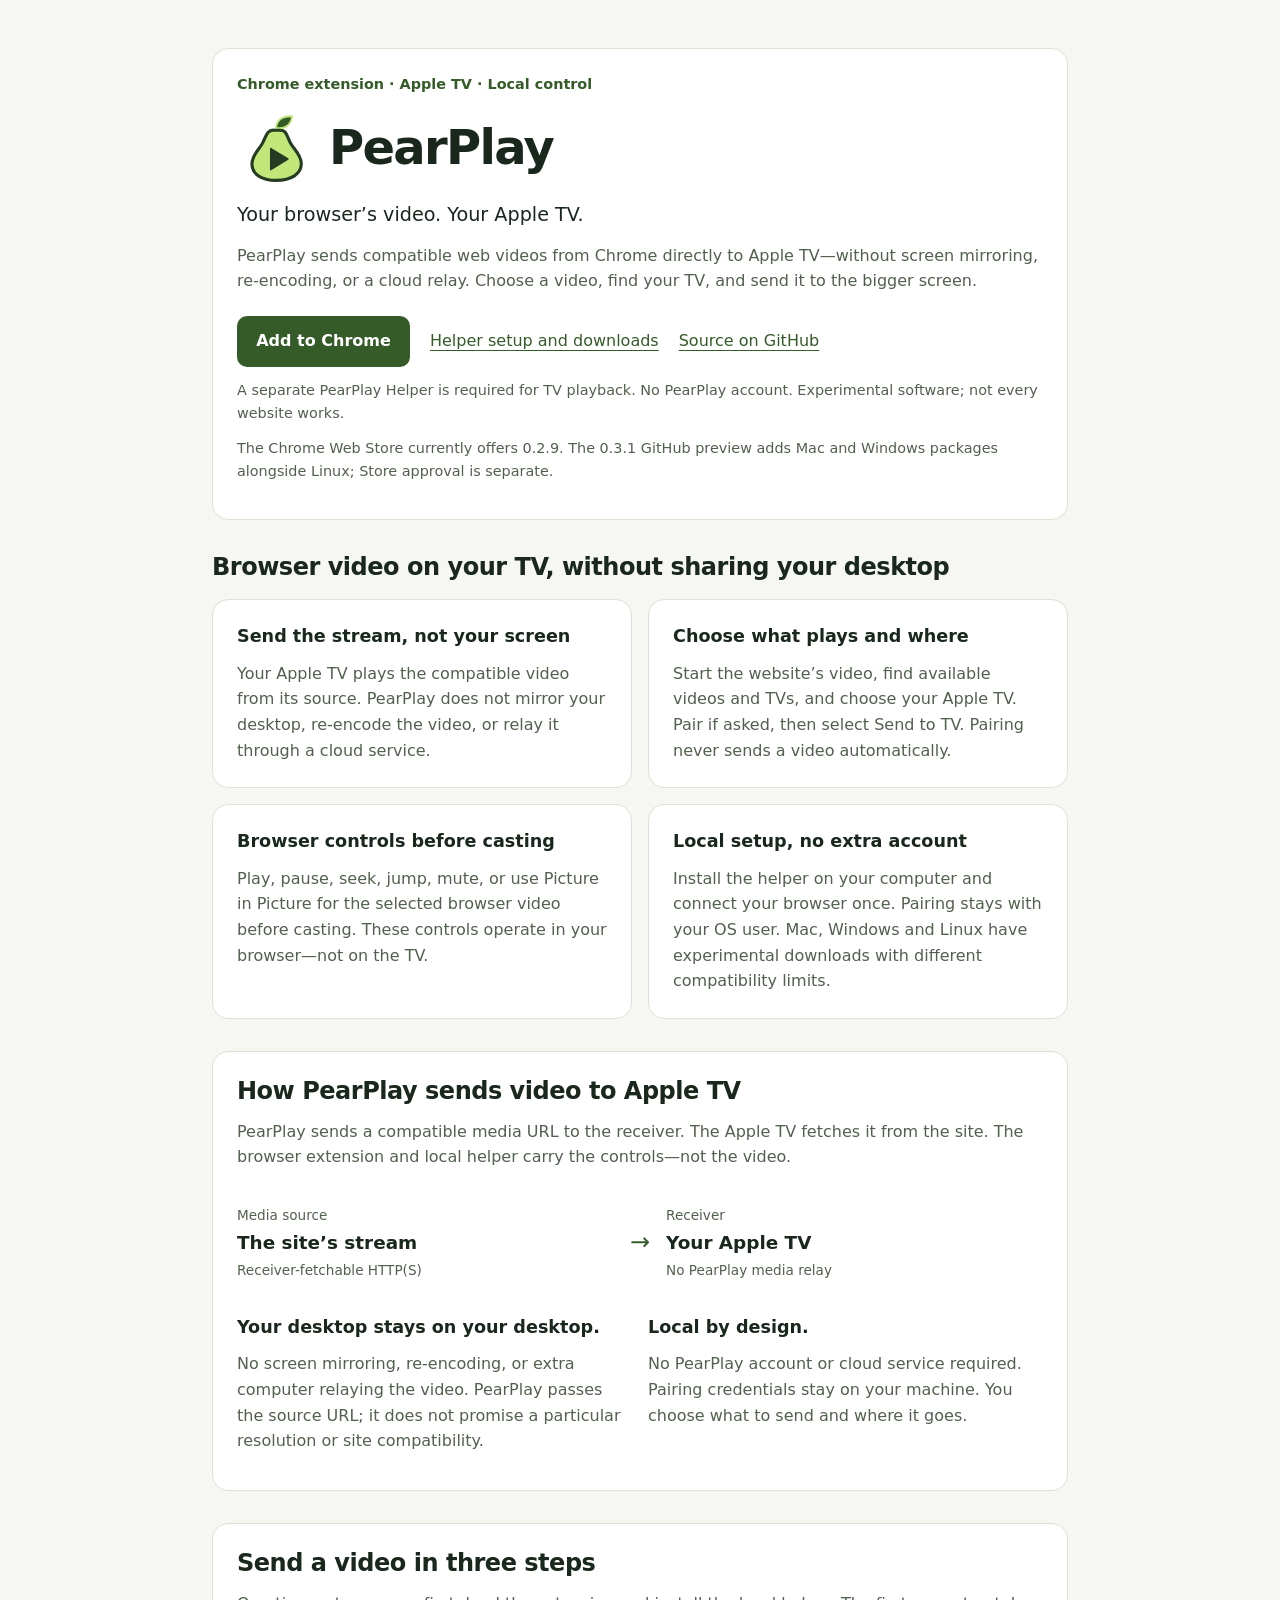
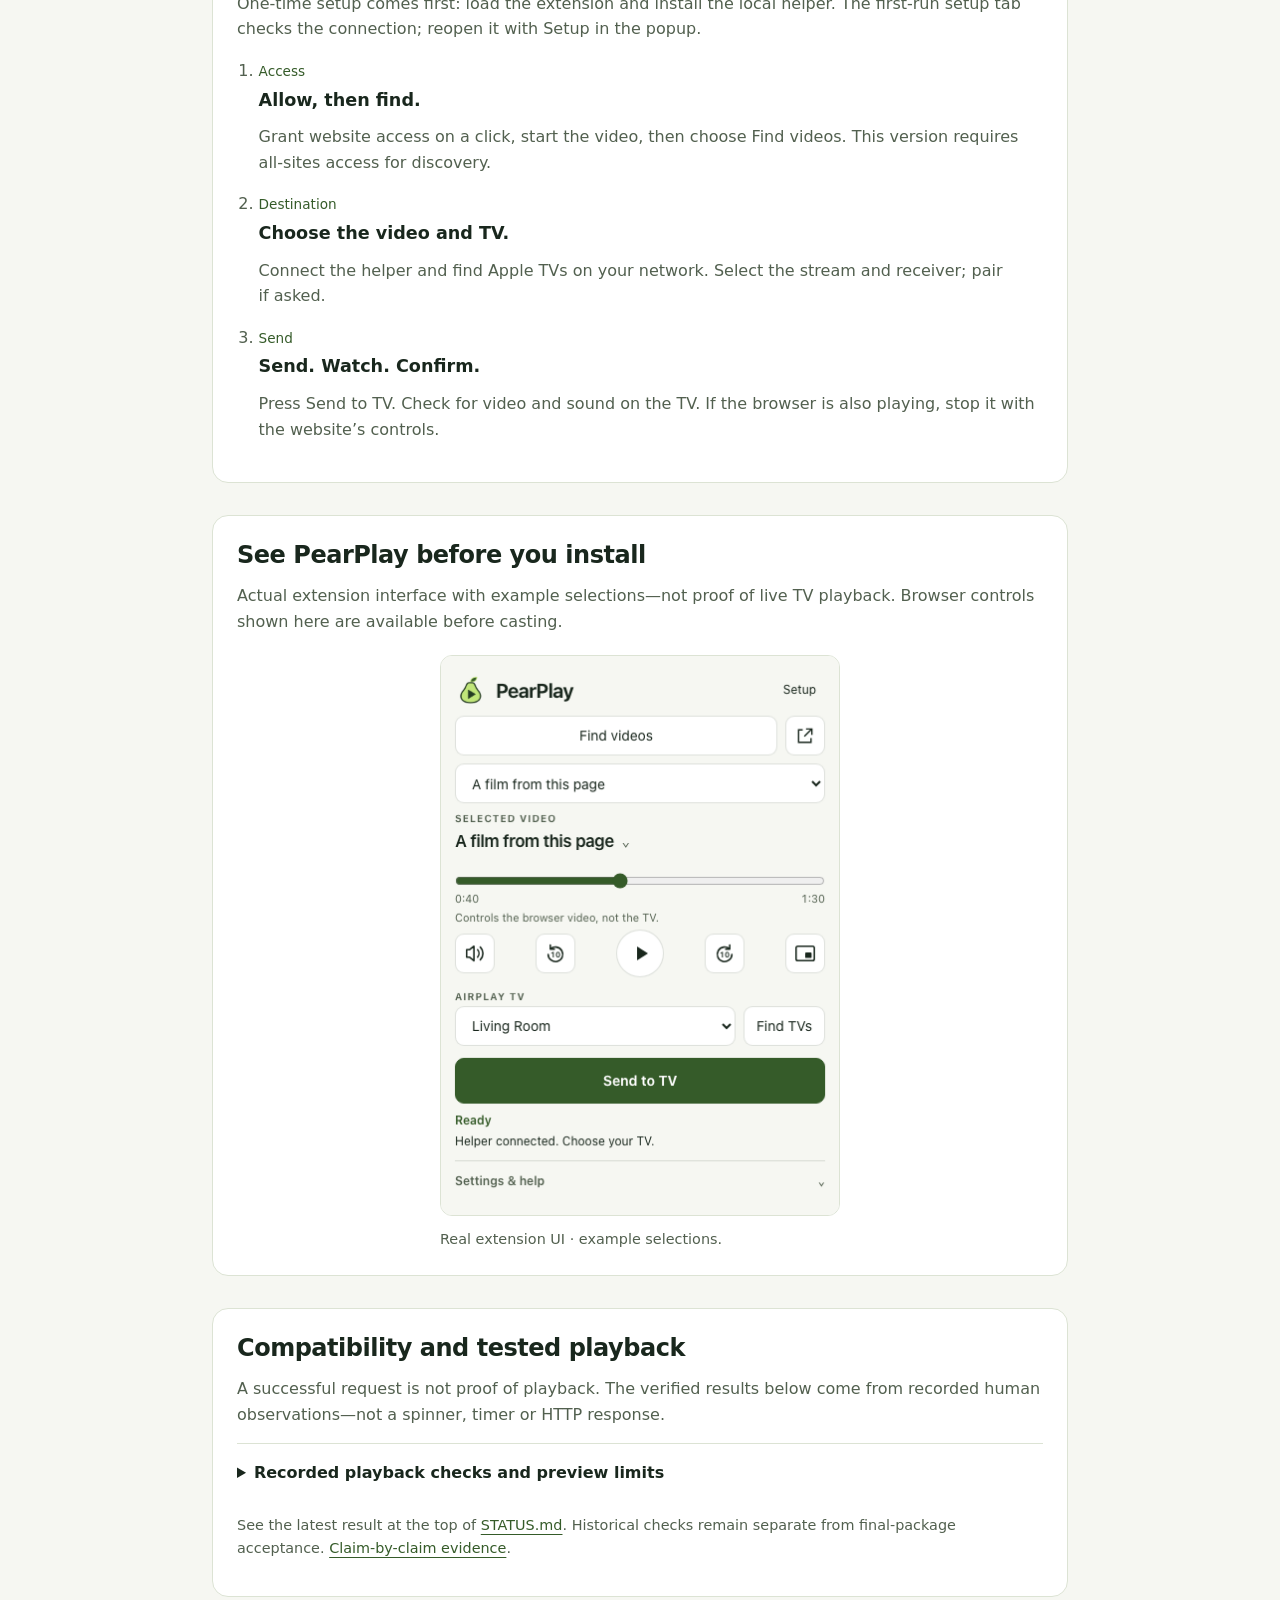
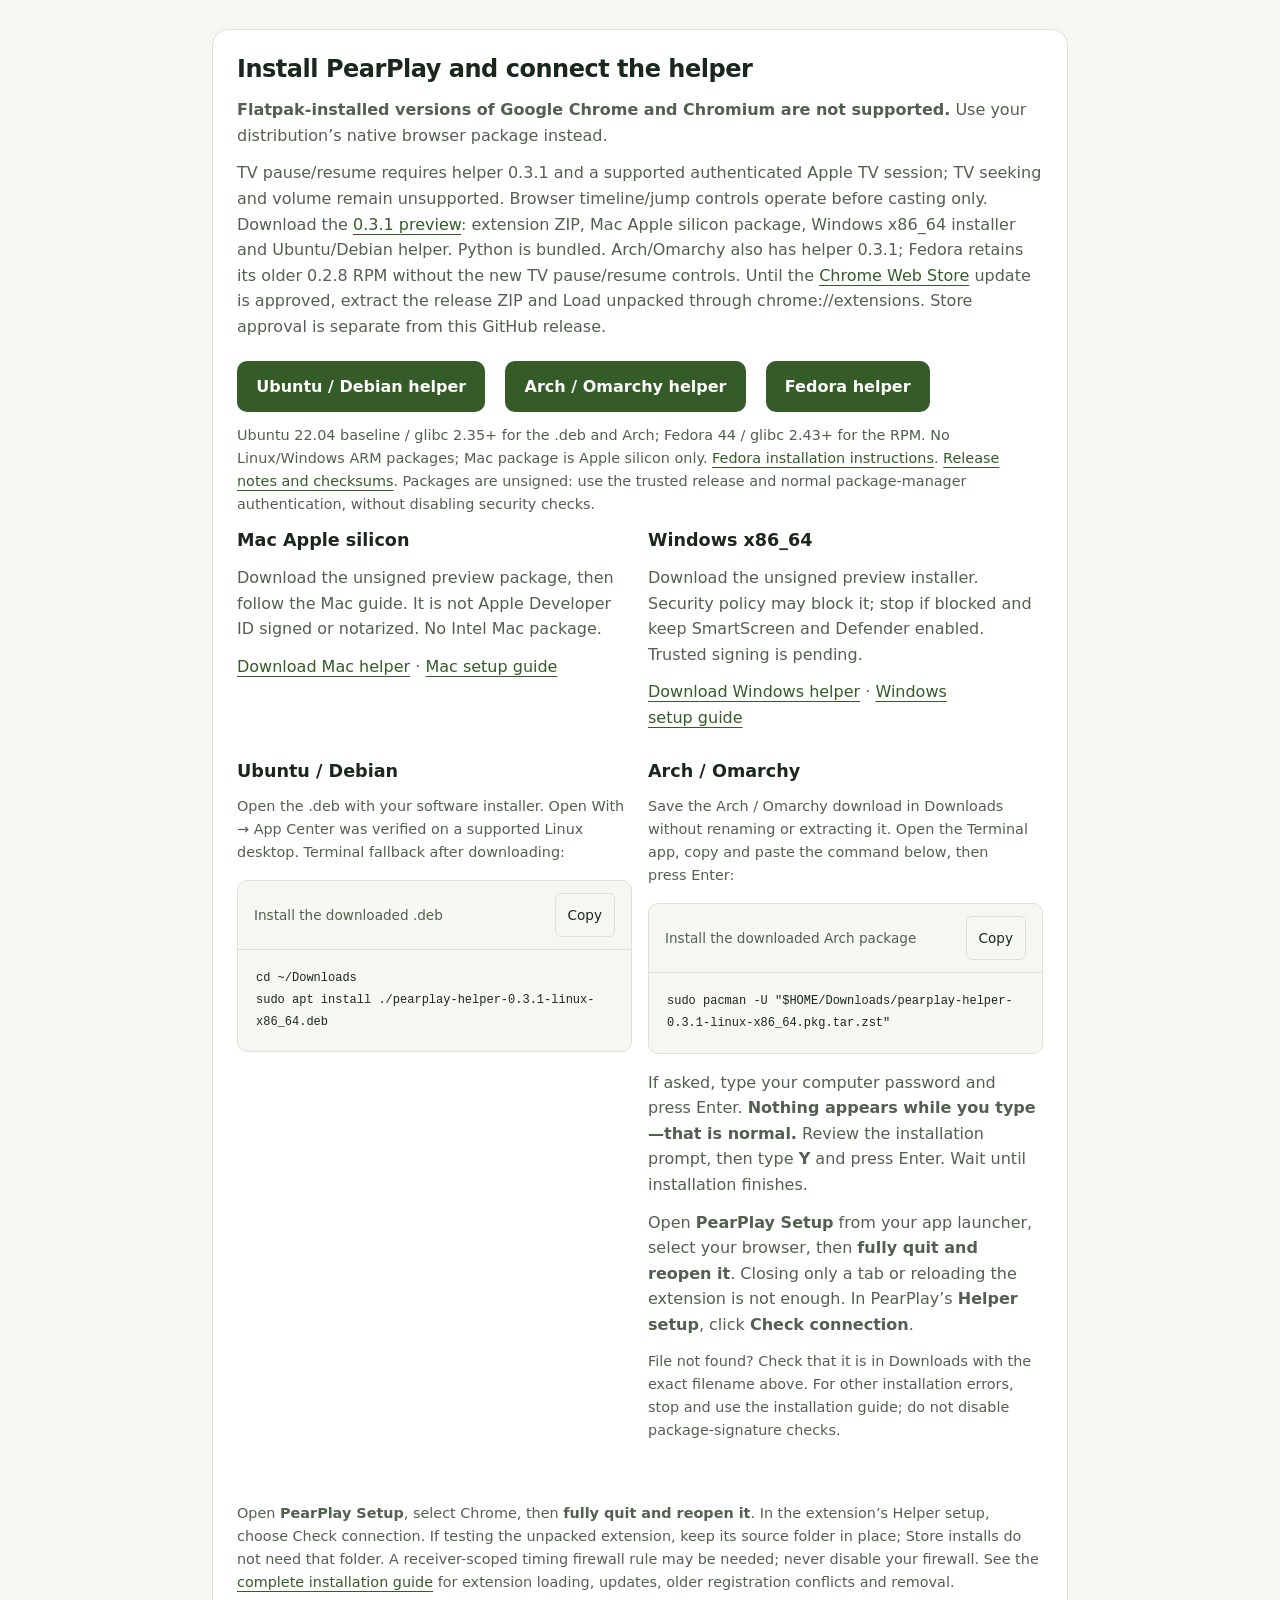
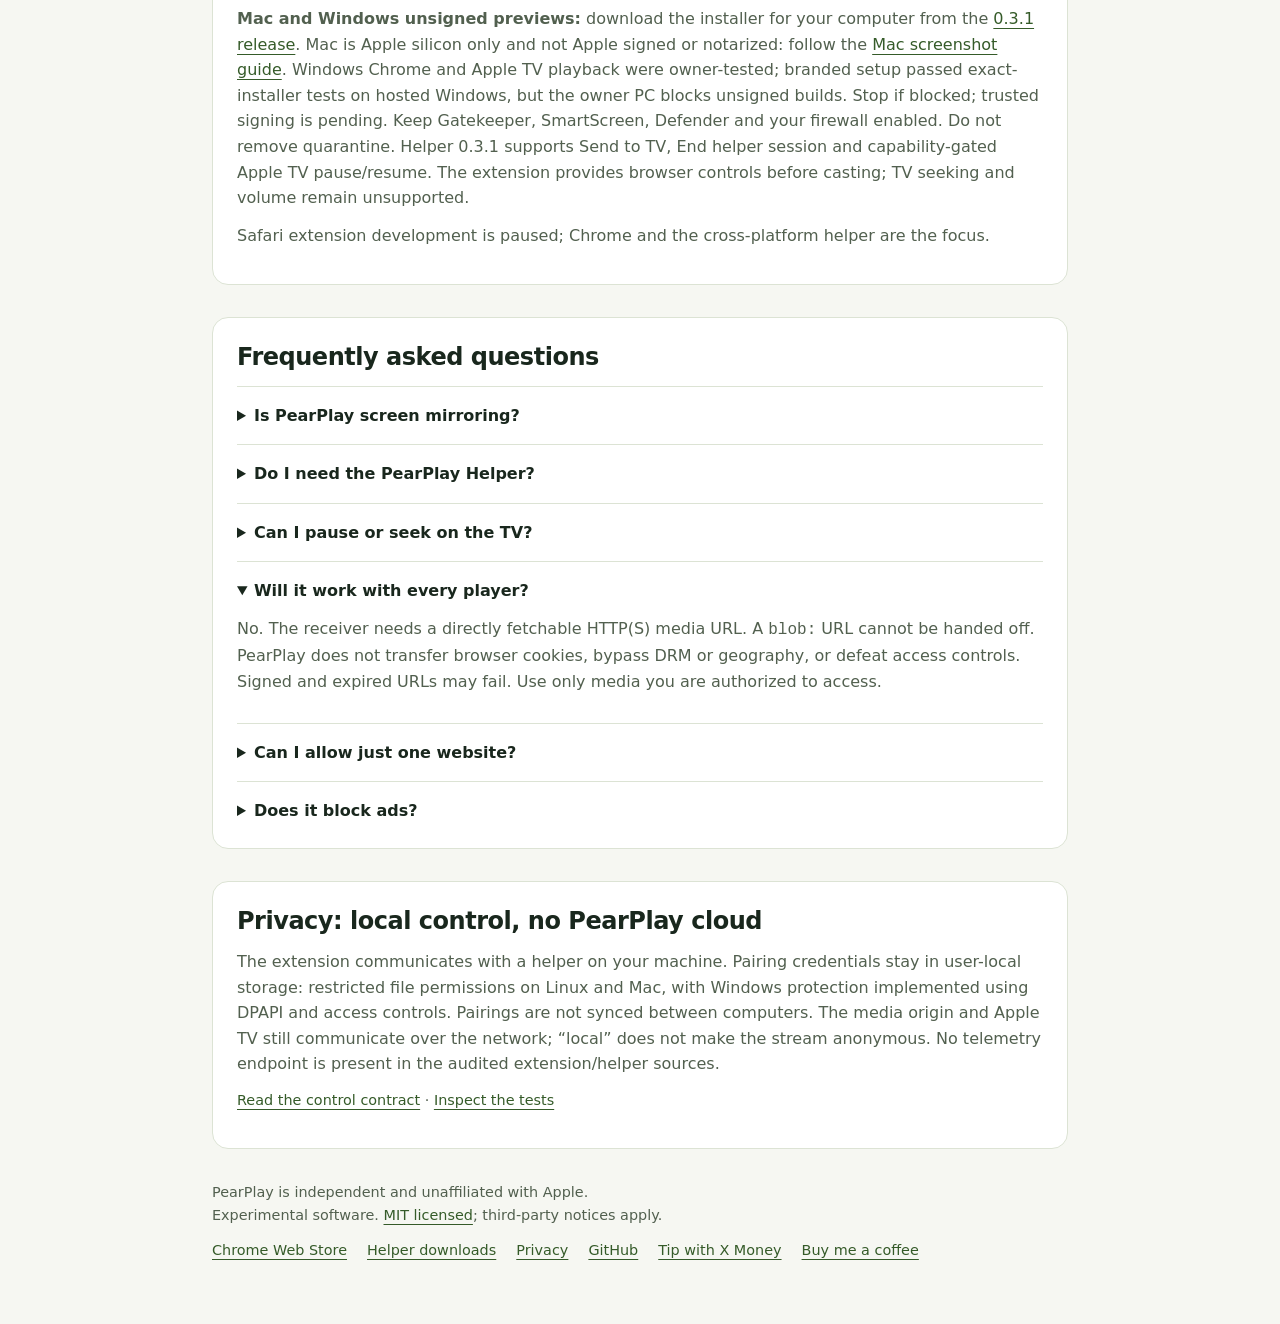
==== commit e5801017: "docs: improve PearPlay landing page branding and discovery" ====
--- a/docs/index.html
+++ b/docs/index.html
@@ -1,28 +1,49 @@
 <!doctype html>
 <html lang="en"><head><meta charset="utf-8"><meta name="viewport" content="width=device-width,initial-scale=1">
-<meta name="description" content="Send compatible browser video directly to Apple TV. Linux, macOS and Windows development preview. Human-confirmed Chrome playback on tested streams.">
-<meta property="og:title" content="PearPlay — Your browser’s video. Your Apple TV.">
-<meta property="og:description" content="Compatible streams, sent directly. Linux, macOS and Windows development preview.">
+<meta name="description" content="PearPlay is a Chrome extension for sending compatible web videos to Apple TV without screen mirroring. A local helper is required. Mac, Windows and Linux preview.">
+<link rel="canonical" href="https://jcarcinogen.github.io/PearPlay/">
+<meta property="og:type" content="website">
+<meta property="og:site_name" content="PearPlay">
+<meta property="og:url" content="https://jcarcinogen.github.io/PearPlay/">
+<meta name="twitter:card" content="summary_large_image">
+<meta property="og:title" content="PearPlay — Send Browser Video to Apple TV">
+<meta property="og:description" content="Send compatible web videos from Chrome to Apple TV. No screen mirroring or cloud relay. Separate local helper required.">
 <meta property="og:image" content="https://jcarcinogen.github.io/PearPlay/social-preview.png">
-<meta name="color-scheme" content="dark light"><title>PearPlay — Your browser’s video. Your Apple TV.</title>
+<meta name="color-scheme" content="dark light"><title>PearPlay — Send Browser Video to Apple TV</title>
 <style>
-:root{color-scheme:dark;--bg:#111914;--surface:#1a251d;--ink:#f4f7ed;--muted:#bac7b2;--accent:#c1e67a;--accent-ink:#172310;--line:#819277;font-family:system-ui,-apple-system,BlinkMacSystemFont,"Segoe UI",sans-serif}
-*{box-sizing:border-box}html{scroll-behavior:smooth;scroll-padding-top:24px}body{background:var(--bg);color:var(--ink);margin:0;font-size:16px;line-height:1.65}a{color:inherit;text-underline-offset:4px}a:hover{color:var(--accent)}button,a{ -webkit-tap-highlight-color:transparent}button{font:inherit}a:focus-visible,button:focus-visible,summary:focus-visible{outline:3px solid var(--accent);outline-offset:5px}::selection{background:var(--accent);color:var(--accent-ink)}.wrap{width:min(1120px,calc(100% - 56px));margin-inline:auto}header{display:flex;justify-content:space-between;align-items:center;gap:24px;padding:30px 0;border-bottom:1px solid var(--line)}.identity{display:flex;align-items:center;gap:10px;font-size:23px;font-weight:650;letter-spacing:-.6px;text-decoration:none}.identity img{width:38px;height:38px}nav{display:flex;gap:28px;font-size:14px}nav a{text-decoration:none}.hero{display:grid;grid-template-columns:1.3fr .8fr;align-items:center;gap:64px;padding:76px 0 88px}.eyebrow{font-size:12px;letter-spacing:.13em;text-transform:uppercase;font-weight:650;color:var(--accent);margin:0 0 24px}h1{font-size:clamp(46px,5.7vw,76px);line-height:1.03;font-weight:600;letter-spacing:-.055em;margin:0 0 28px}h1 span{color:var(--accent)}.intro{font-size:20px;line-height:1.5;max-width:510px;color:var(--muted);margin:0 0 24px}.actions{display:flex;align-items:center;gap:22px;flex-wrap:wrap;margin-top:28px}.button{display:inline-flex;justify-content:center;align-items:center;min-height:48px;padding:11px 20px;border-radius:8px;background:var(--accent);color:var(--accent-ink);text-decoration:none;font-size:15px;font-weight:650}.button:hover{color:var(--accent-ink);filter:brightness(1.08)}.small{font-size:13px;line-height:1.6;color:var(--muted)}.hero .small{max-width:470px;margin-top:24px}.product{margin:0;justify-self:end;width:min(100%,400px)}.product img{display:block;width:100%;border:1px solid var(--line);border-radius:12px}.product figcaption{font-size:12px;line-height:1.5;margin-top:12px;color:var(--muted)}section{padding:72px 0;border-top:1px solid var(--line)}h2{font-size:clamp(30px,3.3vw,44px);line-height:1.15;letter-spacing:-.035em;font-weight:550;margin:0 0 24px}h3{font-size:20px;line-height:1.3;letter-spacing:-.015em;margin:0 0 12px;font-weight:600}p{margin:0 0 16px}.section-head{display:grid;grid-template-columns:1fr 1fr;gap:64px;margin-bottom:36px}.section-head p{color:var(--muted)}.flow{display:grid;grid-template-columns:1fr auto 1fr;gap:24px;align-items:center;background:var(--surface);padding:34px;border-radius:12px}.flow .label{font-size:12px;letter-spacing:.1em;color:var(--muted);text-transform:uppercase}.flow strong{font-size:26px;display:block;letter-spacing:-.035em;font-weight:550}.flow .arrow{font-size:32px;color:var(--accent)}.flow small{color:var(--muted)}.facts{display:grid;grid-template-columns:1.2fr 1fr;gap:48px;margin-top:36px}.facts p{color:var(--muted);max-width:480px}.steps{display:grid;grid-template-columns:repeat(3,1fr);gap:32px;list-style:none;padding:0;margin:0}.steps li{border-top:1px solid var(--line);padding-top:24px}.step-number{display:block;font-size:13px;color:var(--accent);margin-bottom:18px}.steps p{color:var(--muted);font-size:15px}.truth{display:grid;grid-template-columns:1fr 1fr;gap:48px}.truth article{padding-top:24px;border-top:1px solid var(--line)}.truth ul{padding-left:20px;color:var(--muted)}.truth li{margin-bottom:12px}.tag{font-size:12px;letter-spacing:.06em;text-transform:uppercase;color:var(--accent);margin-bottom:12px;display:block}.install-intro{max-width:720px;color:var(--muted)}.install-grid{display:grid;grid-template-columns:1fr 1fr;gap:28px}.command{position:relative;margin:24px 0;border:1px solid var(--line);border-radius:8px;overflow:hidden;background:var(--surface)}.command header{padding:12px 16px;gap:12px;font-size:13px;color:var(--muted)}.copy{border:1px solid var(--line);background:transparent;color:var(--ink);padding:5px 12px;border-radius:5px;cursor:pointer;min-height:36px}.copy:hover{background:var(--bg)}pre{white-space:pre-wrap;overflow-wrap:anywhere;font:12px/1.8 ui-monospace,SFMono-Regular,Consolas,monospace;padding:18px;margin:0}code{font-family:ui-monospace,SFMono-Regular,Consolas,monospace}#copy-status{min-height:24px;font-size:13px;color:var(--muted)}.install-note{font-size:14px;color:var(--muted)}.faq{display:grid;grid-template-columns:.75fr 1.25fr;gap:64px}.questions details{border-top:1px solid var(--line);padding:20px 0}.questions summary{cursor:pointer;font-weight:600;list-style-position:outside;margin-left:18px}.questions details p{color:var(--muted);font-size:15px;margin:18px 0 0}.privacy{max-width:760px;color:var(--muted)}footer{padding:32px 0 44px;border-top:1px solid var(--line);display:flex;justify-content:space-between;align-items:start;gap:24px;color:var(--muted);font-size:12px}footer p{max-width:600px}.footer-links{display:flex;gap:18px;white-space:nowrap}button:disabled{cursor:default}
-@media(prefers-color-scheme:light){:root{color-scheme:light;--bg:#f6f7f2;--surface:#fff;--ink:#19271d;--muted:#52604f;--accent:#355b29;--accent-ink:#fff;--line:#76816c}}
-@media(max-width:760px){.wrap{width:calc(100% - 36px)}header{padding:20px 0}nav{gap:16px}nav .optional{display:none}.hero{grid-template-columns:1fr;gap:40px;padding:48px 0}.product{justify-self:start;width:320px;max-width:100%}h1{font-size:54px}.section-head,.truth,.facts,.install-grid,.faq{grid-template-columns:1fr;gap:24px}section{padding:48px 0}.steps{grid-template-columns:1fr;gap:24px}.flow{padding:22px;gap:12px}.flow strong{font-size:21px}.flow small{font-size:12px}footer{flex-direction:column}}
-@media(prefers-reduced-motion:reduce){html{scroll-behavior:auto}}
+:root{color-scheme:dark;--bg:#111914;--surface:#1a251d;--ink:#f4f7ed;--muted:#bac7b2;--accent:#c1e67a;--accent-ink:#172310;--line:#344639;font-family:system-ui,-apple-system,BlinkMacSystemFont,"Segoe UI",sans-serif}
+*{box-sizing:border-box}html{scroll-padding-top:24px;-webkit-font-smoothing:antialiased}body{background:var(--bg);color:var(--ink);margin:0;font-size:16px;line-height:1.6}a{color:var(--accent);text-underline-offset:4px}a:hover{text-decoration-thickness:2px}button{font:inherit}a:focus-visible,button:focus-visible,summary:focus-visible{outline:3px solid var(--accent);outline-offset:4px}::selection{background:var(--accent);color:var(--accent-ink)}.wrap{max-width:56rem;margin:auto;padding:3rem 1.25rem 4rem}.card,section{background:var(--surface);border:1px solid var(--line);border-radius:16px;padding:1.5rem}section{margin-top:2rem}.hero{padding:1.5rem}.brand{display:flex;align-items:center;gap:.75rem;margin-bottom:.4rem}.brand img{width:clamp(3.5rem,7vw,5rem);height:auto;flex:none}.eyebrow{font-size:.9rem;font-weight:650;color:var(--accent);margin:0 0 .75rem}h1{font-size:clamp(2rem,5vw,3rem);line-height:1.15;letter-spacing:-.035em;margin:0;min-width:0}h2{font-size:1.5rem;line-height:1.3;letter-spacing:-.02em;margin:0 0 .75rem}h3{font-size:1.1rem;line-height:1.4;margin:0 0 .5rem}h1,h2,h3{text-wrap:balance}p{margin:.75rem 0;color:var(--muted);text-wrap:pretty}.intro{font-size:1.2rem;color:var(--ink)}.actions{display:flex;align-items:center;gap:.85rem 1.25rem;flex-wrap:wrap;margin-top:1.35rem}.button{display:inline-flex;justify-content:center;align-items:center;min-height:48px;padding:.8rem 1.2rem;border-radius:10px;background:var(--accent);color:var(--accent-ink);text-decoration:none;font-weight:650}.button:hover{color:var(--accent-ink);text-decoration:underline}.small,.install-note{font-size:.9rem}.feature-section{background:none;border:0;padding:0}.features,.facts,.truth,.install-grid{display:grid;grid-template-columns:repeat(2,minmax(0,1fr));gap:1rem}.features .card p{margin-bottom:0}.features{margin-top:1rem}.section-head{margin-bottom:1rem}.flow{display:grid;grid-template-columns:1fr auto 1fr;gap:1rem;align-items:center;padding:1rem 0}.flow strong{display:block;font-size:1.15rem}.flow .label,.flow small{color:var(--muted);font-size:.85rem}.arrow{color:var(--accent);font-size:1.5rem}.facts{margin-top:1rem}.steps{padding-left:1.35rem;color:var(--muted)}.steps li+li{margin-top:1rem}.steps h3{color:var(--ink);margin:.25rem 0}.step-number{font-size:.85rem;color:var(--accent)}.product{margin:1.25rem auto 0;width:min(100%,400px)}.product img{display:block;width:100%;height:auto;border:1px solid var(--line);border-radius:12px}.product figcaption{font-size:.9rem;color:var(--muted);margin-top:.75rem}.tag{display:block;color:var(--accent);font-size:.85rem;margin:.75rem 0}.truth ul{padding-left:1.25rem;color:var(--muted)}.truth li+li{margin-top:.5rem}.command{margin:1rem 0;border:1px solid var(--line);border-radius:10px;overflow:hidden;background:var(--bg)}.command header{display:flex;align-items:center;justify-content:space-between;gap:12px;padding:12px 16px;border-bottom:1px solid var(--line);font-size:.85rem;color:var(--muted)}.copy{border:1px solid var(--line);background:transparent;color:var(--ink);padding:6px 12px;border-radius:6px;cursor:pointer;min-height:44px}.copy:hover{background:var(--surface)}pre{white-space:pre-wrap;overflow-wrap:anywhere;font:12px/1.8 ui-monospace,SFMono-Regular,Consolas,monospace;padding:18px;margin:0}code{font-family:ui-monospace,SFMono-Regular,Consolas,monospace}#copy-status{min-height:24px;font-size:.9rem}details{border-top:1px solid var(--line);padding:1rem 0}summary{cursor:pointer;font-weight:650}.questions details:last-child{padding-bottom:0}footer{margin-top:2rem;font-size:.9rem}.footer-links{display:flex;flex-wrap:wrap;gap:.85rem 1.25rem}button:disabled{cursor:default}
+@media(prefers-color-scheme:light){:root{color-scheme:light;--bg:#f6f7f2;--surface:#fff;--ink:#19271d;--muted:#52604f;--accent:#355b29;--accent-ink:#fff;--line:#dce3d4}}
+@media(max-width:36rem){.wrap{padding-top:1.5rem}.features,.facts,.truth,.install-grid{grid-template-columns:1fr}.flow{grid-template-columns:1fr}.flow .arrow{transform:rotate(90deg);justify-self:center}.command header{flex-wrap:wrap}}
 </style></head><body><div class="wrap">
-<header><a class="identity" href="#top"><img src="[data-uri]" alt="">PearPlay</a><nav aria-label="Main"><a class="optional" href="#how">How it works</a><a href="#status">Status</a><a href="#install">Install</a></nav></header>
 <main id="top">
-<div class="hero"><div><p class="eyebrow">Browser to Apple TV · Cross-platform preview</p><h1>Your browser’s video.<br><span>Your Apple TV.</span></h1><p class="intro">Send a compatible stream to the TV. Not your desktop. Not a re-encoded copy.</p><p>Choose the video. Choose the receiver.<br>Keep the handoff in your hands.</p><div class="actions"><a class="button" href="#install">Install PearPlay</a><a href="https://github.com/jcarcinogen/PearPlay">View the source ↗</a></div><p class="small">0.3.1 experimental release for Mac, Windows and Linux Chrome. Browser controls before casting; supported Apple TV pause/resume with helper 0.3.1. Mac and Windows installers are unsigned. Not every website works.</p></div><figure class="product"><picture><source media="(prefers-color-scheme: light)" srcset="[data-uri]"><img src="[data-uri]" alt="Real PearPlay popup showing browser-video controls before casting with example data" width="400" height="566"></picture><figcaption>Real extension UI · example selections.</figcaption></figure></div>
-<section id="how"><div class="section-head"><h2>The stream takes<br>the direct route.</h2><p>PearPlay sends a compatible media URL to the receiver. The Apple TV fetches it from the site. The browser extension and local helper carry the controls—not the video.</p></div><div class="flow" aria-label="The media source sends video directly to Apple TV"><div><span class="label">Media source</span><strong>The site’s stream</strong><small>Receiver-fetchable HTTP(S)</small></div><span class="arrow" aria-hidden="true">→</span><div><span class="label">Receiver</span><strong>Your Apple TV</strong><small>No PearPlay media relay</small></div></div><div class="facts"><article><h3>Your desktop stays on your desktop.</h3><p>No screen mirroring, re-encoding, or extra computer relaying the video. PearPlay passes the source URL; it does not promise a particular resolution or site compatibility.</p></article><article><h3>Local by design.</h3><p>No PearPlay account or cloud service required. Pairing credentials stay on your machine. You choose what to send and where it goes.</p></article></div></section>
-<section><div class="section-head"><h2>A deliberate handoff.<br>Three choices.</h2><p>One-time setup comes first: load the extension and install the local helper. The first-run setup tab checks the connection; reopen it with Setup in the popup.</p></div><ol class="steps"><li><span class="step-number">01 / Access</span><h3>Allow, then find.</h3><p>Grant website access on a click, start the video, then choose Find videos. This version requires all-sites access for discovery.</p></li><li><span class="step-number">02 / Destination</span><h3>Choose the video and TV.</h3><p>Connect the helper and find Apple TVs on your network. Select the stream and receiver; pair if asked.</p></li><li><span class="step-number">03 / Send</span><h3>Send. Watch. Confirm.</h3><p>Press Send to TV. Check for video and sound on the TV. If the browser is also playing, stop it with the website’s controls.</p></li></ol></section>
-<section id="status"><div class="section-head"><h2>What works.<br>What is still open.</h2><p>A successful request is not proof of playback. The verified results below come from recorded human observations—not a spinner, timer or HTTP response.</p></div><div class="truth"><article><span class="tag">Human-confirmed</span><h3>Linux Chrome, Brave and Chromium + Apple TV</h3><ul><li>Playback was verified through the extension and Linux helper in Chrome, Brave and Chromium. Chrome video and audible sound were separately confirmed on a tested stream.</li><li>A pre-roll-to-program transition on that tested stream. PearPlay does not block ads.</li><li>Helper-session end stopped that tested session, and recasting worked. This is not a general stop guarantee.</li><li>Public HLS video and audio through the earlier command adapter.</li></ul></article><article><span class="tag">Not done yet</span><h3>Broader compatibility</h3><ul><li>Mac Chrome picture and sound worked on an official Apple TV with a tested MP4. Mac and Windows installers are unsigned previews. Windows Apple TV picture, sound and pause/resume were owner-tested; the fully branded installer passed hosted installation tests but unsigned builds remain blocked by Application Control on the owner PC. Stop if blocked; trusted signing is pending.</li><li>Audio and broader stream compatibility in Brave and Chromium have not been separately documented.</li><li>Other AirPlay TVs: playback unverified. Not every website works.</li><li>End helper session closes the helper connection; it does not confirm the TV stopped.</li></ul></article></div><p class="small">See the latest result at the top of <a href="https://github.com/jcarcinogen/PearPlay/blob/main/STATUS.md">STATUS.md</a>. Historical checks remain separate from final-package acceptance. <a href="https://github.com/jcarcinogen/PearPlay/blob/main/docs/claims.md">Claim-by-claim evidence</a>.</p></section>
-<section id="install"><h2>Bring your own browser.<br>Install locally.</h2><p><strong>Flatpak-installed versions of Google Chrome and Chromium are not supported.</strong> Use your distribution’s native browser package instead.</p><p class="install-intro">TV pause/resume requires helper 0.3.1 and a supported authenticated Apple TV session; TV seeking and volume remain unsupported. Browser timeline/jump controls operate before casting only. Download the <a href="https://github.com/jcarcinogen/PearPlay/releases/tag/v0.3.1">0.3.1 preview</a>: extension ZIP, Mac Apple silicon package, Windows x86_64 installer and Ubuntu/Debian helper. Python is bundled. Arch/Omarchy also has helper 0.3.1; Fedora retains its older 0.2.8 RPM without the new TV pause/resume controls. Until the <a href="https://chromewebstore.google.com/detail/pearplay/eoadahoncjfpnennmkjifohclbafjkol">Chrome Web Store</a> update is approved, extract the release ZIP and Load unpacked through chrome://extensions. Store approval is separate from this GitHub release.</p><div class="actions"><a class="button" href="https://github.com/jcarcinogen/PearPlay/releases/download/v0.3.1/pearplay-helper-0.3.1-linux-x86_64.deb">Ubuntu / Debian helper</a><a class="button" href="https://github.com/jcarcinogen/PearPlay/releases/download/v0.3.1/pearplay-helper-0.3.1-linux-x86_64.pkg.tar.zst">Arch / Omarchy helper</a><a class="button" href="https://github.com/jcarcinogen/PearPlay/releases/download/v0.2.8/pearplay-helper-0.2.8-linux-x86_64.rpm">Fedora helper</a></div><p class="small">Ubuntu 22.04 baseline / glibc 2.35+ for the .deb and Arch; Fedora 44 / glibc 2.43+ for the RPM. No Linux/Windows ARM packages; Mac package is Apple silicon only. <a href="https://github.com/jcarcinogen/PearPlay/blob/main/docs/fedora-install.md">Fedora installation instructions</a>. <a href="https://github.com/jcarcinogen/PearPlay/releases/tag/v0.3.1">Release notes and checksums</a>. Packages are unsigned: use the trusted release and normal package-manager authentication, without disabling security checks.</p><div class="install-grid"><article><h3>Ubuntu / Debian</h3><p class="small">Open the .deb with your software installer. Open With → App Center was verified on a supported Linux desktop. Terminal fallback after downloading:</p><div class="command"><header><span>Install the downloaded .deb</span><button class="copy" data-copy="setup">Copy</button></header><pre id="setup">cd ~/Downloads
+<header class="hero card">
+<p class="eyebrow">Chrome extension · Apple TV · Local control</p>
+<div class="brand"><img src="[data-uri]" alt="" aria-hidden="true" width="1024" height="1024"><h1>PearPlay</h1></div>
+<p class="intro">Your browser’s video. Your Apple TV.</p>
+<p>PearPlay sends compatible web videos from Chrome directly to Apple TV—without screen mirroring, re-encoding, or a cloud relay. Choose a video, find your TV, and send it to the bigger screen.</p>
+<div class="actions"><a class="button" href="https://chromewebstore.google.com/detail/pearplay/eoadahoncjfpnennmkjifohclbafjkol">Add to Chrome</a><a href="#install">Helper setup and downloads</a><a href="https://github.com/jcarcinogen/PearPlay">Source on GitHub</a></div>
+<p class="small">A separate PearPlay Helper is required for TV playback. No PearPlay account. Experimental software; not every website works.</p>
+<p class="small">The Chrome Web Store currently offers 0.2.9. The 0.3.1 GitHub preview adds Mac and Windows packages alongside Linux; Store approval is separate.</p>
+</header>
+<section class="feature-section" aria-labelledby="features-heading"><h2 id="features-heading">Browser video on your TV, without sharing your desktop</h2><div class="features">
+<article class="card"><h3>Send the stream, not your screen</h3><p>Your Apple TV plays the compatible video from its source. PearPlay does not mirror your desktop, re-encode the video, or relay it through a cloud service.</p></article>
+<article class="card"><h3>Choose what plays and where</h3><p>Start the website’s video, find available videos and TVs, and choose your Apple TV. Pair if asked, then select Send to TV. Pairing never sends a video automatically.</p></article>
+<article class="card"><h3>Browser controls before casting</h3><p>Play, pause, seek, jump, mute, or use Picture in Picture for the selected browser video before casting. These controls operate in your browser—not on the TV.</p></article>
+<article class="card"><h3>Local setup, no extra account</h3><p>Install the helper on your computer and connect your browser once. Pairing stays with your OS user. Mac, Windows and Linux have experimental downloads with different compatibility limits.</p></article>
+</div></section>
+<section id="how"><div class="section-head"><h2>How PearPlay sends video to Apple TV</h2><p>PearPlay sends a compatible media URL to the receiver. The Apple TV fetches it from the site. The browser extension and local helper carry the controls—not the video.</p></div><div class="flow" aria-label="The media source sends video directly to Apple TV"><div><span class="label">Media source</span><strong>The site’s stream</strong><small>Receiver-fetchable HTTP(S)</small></div><span class="arrow" aria-hidden="true">→</span><div><span class="label">Receiver</span><strong>Your Apple TV</strong><small>No PearPlay media relay</small></div></div><div class="facts"><article><h3>Your desktop stays on your desktop.</h3><p>No screen mirroring, re-encoding, or extra computer relaying the video. PearPlay passes the source URL; it does not promise a particular resolution or site compatibility.</p></article><article><h3>Local by design.</h3><p>No PearPlay account or cloud service required. Pairing credentials stay on your machine. You choose what to send and where it goes.</p></article></div></section>
+<section><div class="section-head"><h2>Send a video in three steps</h2><p>One-time setup comes first: load the extension and install the local helper. The first-run setup tab checks the connection; reopen it with Setup in the popup.</p></div><ol class="steps"><li><span class="step-number">Access</span><h3>Allow, then find.</h3><p>Grant website access on a click, start the video, then choose Find videos. This version requires all-sites access for discovery.</p></li><li><span class="step-number">Destination</span><h3>Choose the video and TV.</h3><p>Connect the helper and find Apple TVs on your network. Select the stream and receiver; pair if asked.</p></li><li><span class="step-number">Send</span><h3>Send. Watch. Confirm.</h3><p>Press Send to TV. Check for video and sound on the TV. If the browser is also playing, stop it with the website’s controls.</p></li></ol></section>
+<section aria-labelledby="preview-heading"><h2 id="preview-heading">See PearPlay before you install</h2><p>Actual extension interface with example selections—not proof of live TV playback. Browser controls shown here are available before casting.</p><figure class="product"><picture><source media="(prefers-color-scheme: light)" srcset="[data-uri]"><img src="[data-uri]" alt="Real PearPlay popup showing browser-video controls before casting with example data" width="400" height="566"></picture><figcaption>Real extension UI · example selections.</figcaption></figure></section>
+<section id="status"><div class="section-head"><h2>Compatibility and tested playback</h2><p>A successful request is not proof of playback. The verified results below come from recorded human observations—not a spinner, timer or HTTP response.</p></div><details><summary>Recorded playback checks and preview limits</summary><div class="truth"><article><span class="tag">Human-confirmed</span><h3>Linux Chrome, Brave and Chromium + Apple TV</h3><ul><li>Playback was verified through the extension and Linux helper in Chrome, Brave and Chromium. Chrome video and audible sound were separately confirmed on a tested stream.</li><li>A pre-roll-to-program transition on that tested stream. PearPlay does not block ads.</li><li>Helper-session end stopped that tested session, and recasting worked. This is not a general stop guarantee.</li><li>Public HLS video and audio through the earlier command adapter.</li></ul></article><article><span class="tag">Preview boundaries</span><h3>Broader compatibility</h3><ul><li>Mac Chrome picture and sound worked on an official Apple TV with a tested MP4. Mac and Windows installers are unsigned previews. Windows Apple TV picture, sound and pause/resume were owner-tested; the fully branded installer passed hosted installation tests but unsigned builds remain blocked by Application Control on the owner PC. Stop if blocked; trusted signing is pending.</li><li>Audio and broader stream compatibility in Brave and Chromium have not been separately documented.</li><li>Other AirPlay TVs: playback unverified. Not every website works.</li><li>End helper session closes the helper connection; it does not confirm the TV stopped.</li></ul></article></div></details><p class="small">See the latest result at the top of <a href="https://github.com/jcarcinogen/PearPlay/blob/main/STATUS.md">STATUS.md</a>. Historical checks remain separate from final-package acceptance. <a href="https://github.com/jcarcinogen/PearPlay/blob/main/docs/claims.md">Claim-by-claim evidence</a>.</p></section>
+<section id="install"><h2>Install PearPlay and connect the helper</h2><p><strong>Flatpak-installed versions of Google Chrome and Chromium are not supported.</strong> Use your distribution’s native browser package instead.</p><p class="install-intro">TV pause/resume requires helper 0.3.1 and a supported authenticated Apple TV session; TV seeking and volume remain unsupported. Browser timeline/jump controls operate before casting only. Download the <a href="https://github.com/jcarcinogen/PearPlay/releases/tag/v0.3.1">0.3.1 preview</a>: extension ZIP, Mac Apple silicon package, Windows x86_64 installer and Ubuntu/Debian helper. Python is bundled. Arch/Omarchy also has helper 0.3.1; Fedora retains its older 0.2.8 RPM without the new TV pause/resume controls. Until the <a href="https://chromewebstore.google.com/detail/pearplay/eoadahoncjfpnennmkjifohclbafjkol">Chrome Web Store</a> update is approved, extract the release ZIP and Load unpacked through chrome://extensions. Store approval is separate from this GitHub release.</p><div class="actions"><a class="button" href="https://github.com/jcarcinogen/PearPlay/releases/download/v0.3.1/pearplay-helper-0.3.1-linux-x86_64.deb">Ubuntu / Debian helper</a><a class="button" href="https://github.com/jcarcinogen/PearPlay/releases/download/v0.3.1/pearplay-helper-0.3.1-linux-x86_64.pkg.tar.zst">Arch / Omarchy helper</a><a class="button" href="https://github.com/jcarcinogen/PearPlay/releases/download/v0.2.8/pearplay-helper-0.2.8-linux-x86_64.rpm">Fedora helper</a></div><p class="small">Ubuntu 22.04 baseline / glibc 2.35+ for the .deb and Arch; Fedora 44 / glibc 2.43+ for the RPM. No Linux/Windows ARM packages; Mac package is Apple silicon only. <a href="https://github.com/jcarcinogen/PearPlay/blob/main/docs/fedora-install.md">Fedora installation instructions</a>. <a href="https://github.com/jcarcinogen/PearPlay/releases/tag/v0.3.1">Release notes and checksums</a>. Packages are unsigned: use the trusted release and normal package-manager authentication, without disabling security checks.</p><div class="install-grid"><article><h3>Mac Apple silicon</h3><p>Download the unsigned preview package, then follow the Mac guide. It is not Apple Developer ID signed or notarized. No Intel Mac package.</p><p><a href="https://github.com/jcarcinogen/PearPlay/releases/download/v0.3.1/pearplay-helper-0.3.1-darwin-arm64-development.pkg">Download Mac helper</a> · <a href="https://github.com/jcarcinogen/PearPlay/blob/main/docs/mac-install.md">Mac setup guide</a></p></article><article><h3>Windows x86_64</h3><p>Download the unsigned preview installer. Security policy may block it; stop if blocked and keep SmartScreen and Defender enabled. Trusted signing is pending.</p><p><a href="https://github.com/jcarcinogen/PearPlay/releases/download/v0.3.1/pearplay-helper-0.3.1-windows-x86_64-unsigned.exe">Download Windows helper</a> · <a href="https://github.com/jcarcinogen/PearPlay/blob/main/docs/windows-helper.md">Windows setup guide</a></p></article><article><h3>Ubuntu / Debian</h3><p class="small">Open the .deb with your software installer. Open With → App Center was verified on a supported Linux desktop. Terminal fallback after downloading:</p><div class="command"><header><span>Install the downloaded .deb</span><button class="copy" data-copy="setup">Copy</button></header><pre id="setup">cd ~/Downloads
 sudo apt install ./pearplay-helper-0.3.1-linux-x86_64.deb</pre></div></article><article><h3>Arch / Omarchy</h3><p class="small">Save the Arch / Omarchy download in Downloads without renaming or extracting it. Open the Terminal app, copy and paste the command below, then press Enter:</p><div class="command"><header><span>Install the downloaded Arch package</span><button class="copy" data-copy="linux">Copy</button></header><pre id="linux">sudo pacman -U "$HOME/Downloads/pearplay-helper-0.3.1-linux-x86_64.pkg.tar.zst"</pre></div><p>If asked, type your computer password and press Enter. <strong>Nothing appears while you type—that is normal.</strong> Review the installation prompt, then type <strong>Y</strong> and press Enter. Wait until installation finishes.</p><p>Open <strong>PearPlay Setup</strong> from your app launcher, select your browser, then <strong>fully quit and reopen it</strong>. Closing only a tab or reloading the extension is not enough. In PearPlay’s <strong>Helper setup</strong>, click <strong>Check connection</strong>.</p><p class="small">File not found? Check that it is in Downloads with the exact filename above. For other installation errors, stop and use the installation guide; do not disable package-signature checks.</p></article></div><p id="copy-status" role="status" aria-live="polite"></p><p class="install-note">Open <strong>PearPlay Setup</strong>, select Chrome, then <strong>fully quit and reopen it</strong>. In the extension’s Helper setup, choose Check connection. If testing the unpacked extension, keep its source folder in place; Store installs do not need that folder. A receiver-scoped timing firewall rule may be needed; never disable your firewall. See the <a href="https://github.com/jcarcinogen/PearPlay/blob/main/docs/install.md">complete installation guide</a> for extension loading, updates, older registration conflicts and removal.</p><p><strong>Mac and Windows unsigned previews:</strong> download the installer for your computer from the <a href="https://github.com/jcarcinogen/PearPlay/releases/tag/v0.3.1">0.3.1 release</a>. Mac is Apple silicon only and not Apple signed or notarized: follow the <a href="https://github.com/jcarcinogen/PearPlay/blob/main/docs/mac-install.md">Mac screenshot guide</a>. Windows Chrome and Apple TV playback were owner-tested; branded setup passed exact-installer tests on hosted Windows, but the owner PC blocks unsigned builds. Stop if blocked; trusted signing is pending. Keep Gatekeeper, SmartScreen, Defender and your firewall enabled. Do not remove quarantine. Helper 0.3.1 supports Send to TV, End helper session and capability-gated Apple TV pause/resume. The extension provides browser controls before casting; TV seeking and volume remain unsupported.</p><p>Safari extension development is paused; Chrome and the cross-platform helper are the focus.</p></section>
-<section class="faq"><div><h2>Before you send.</h2><p class="small">Useful limits, not small print.</p></div><div class="questions"><details open><summary>Will it work with every player?</summary><p>No. The receiver needs a directly fetchable HTTP(S) media URL. A <code>blob:</code> URL cannot be handed off. PearPlay does not transfer browser cookies, bypass DRM or geography, or defeat access controls. Signed and expired URLs may fail. Use only media you are authorized to access.</p></details><details><summary>Can I allow just one website?</summary><p>The popup offers a per-site grant, but Find videos currently stays disabled without all-sites access. That limitation is disclosed rather than presented as working site-only discovery. Access is requested on a click, not silently at install.</p></details><details><summary>Does it block ads?</summary><p>No. PearPlay respects normal ad delivery and does not bypass DRM, geography or access controls. A pre-roll-to-program transition was observed on one tested stream; that does not establish compatibility with every service.</p></details></div></section>
-<section><h2>Private control.<br>No extra account.</h2><p class="privacy">The extension communicates with a helper on your machine. Pairing credentials stay in user-local storage: restricted file permissions on Linux and Mac, with Windows protection implemented using DPAPI and access controls. Pairings are not synced between computers. The media origin and Apple TV still communicate over the network; “local” does not make the stream anonymous. No telemetry endpoint is present in the audited extension/helper sources.</p><p class="small"><a href="https://github.com/jcarcinogen/PearPlay/blob/main/contract/v1.md">Read the control contract</a> · <a href="https://github.com/jcarcinogen/PearPlay/tree/main/tests">Inspect the tests</a></p></section>
-</main><footer><p>PearPlay is independent and unaffiliated with Apple.<br>Experimental software. <a href="https://github.com/jcarcinogen/PearPlay/blob/main/LICENSE">MIT licensed</a>; third-party notices apply.</p><div class="footer-links"><a href="privacy.html">Privacy</a><a href="https://github.com/jcarcinogen/PearPlay">GitHub</a><a href="https://x.com/scottito22">Tip with X Money</a><a href="https://ko-fi.com/scottangel">Buy me a coffee</a></div></footer></div>
+<section class="faq"><h2>Frequently asked questions</h2><div class="questions"><details><summary>Is PearPlay screen mirroring?</summary><p>No. PearPlay hands a compatible video URL to the Apple TV, which fetches the stream directly. Your desktop stays on your computer. The TV must be able to access the video without your browser’s cookies.</p></details><details><summary>Do I need the PearPlay Helper?</summary><p>Yes, for TV playback. Install the helper for your computer, open PearPlay Setup, connect your browser, and fully quit and reopen it. The Chrome extension alone does not provide the connection to Apple TV.</p></details><details><summary>Can I pause or seek on the TV?</summary><p>Pause TV and Resume TV require helper 0.3.1 and a supported authenticated Apple TV session. TV seeking and volume are unsupported; use the TV remote. End helper session closes the helper connection and does not guarantee the TV stops.</p></details><details open><summary>Will it work with every player?</summary><p>No. The receiver needs a directly fetchable HTTP(S) media URL. A <code>blob:</code> URL cannot be handed off. PearPlay does not transfer browser cookies, bypass DRM or geography, or defeat access controls. Signed and expired URLs may fail. Use only media you are authorized to access.</p></details><details><summary>Can I allow just one website?</summary><p>The popup offers a per-site grant, but Find videos currently stays disabled without all-sites access. That limitation is disclosed rather than presented as working site-only discovery. Access is requested on a click, not silently at install.</p></details><details><summary>Does it block ads?</summary><p>No. PearPlay respects normal ad delivery and does not bypass DRM, geography or access controls. A pre-roll-to-program transition was observed on one tested stream; that does not establish compatibility with every service.</p></details></div></section>
+<section><h2>Privacy: local control, no PearPlay cloud</h2><p class="privacy">The extension communicates with a helper on your machine. Pairing credentials stay in user-local storage: restricted file permissions on Linux and Mac, with Windows protection implemented using DPAPI and access controls. Pairings are not synced between computers. The media origin and Apple TV still communicate over the network; “local” does not make the stream anonymous. No telemetry endpoint is present in the audited extension/helper sources.</p><p class="small"><a href="https://github.com/jcarcinogen/PearPlay/blob/main/contract/v1.md">Read the control contract</a> · <a href="https://github.com/jcarcinogen/PearPlay/tree/main/tests">Inspect the tests</a></p></section>
+</main><footer><p>PearPlay is independent and unaffiliated with Apple.<br>Experimental software. <a href="https://github.com/jcarcinogen/PearPlay/blob/main/LICENSE">MIT licensed</a>; third-party notices apply.</p><div class="footer-links"><a href="https://chromewebstore.google.com/detail/pearplay/eoadahoncjfpnennmkjifohclbafjkol">Chrome Web Store</a><a href="#install">Helper downloads</a><a href="privacy.html">Privacy</a><a href="https://github.com/jcarcinogen/PearPlay">GitHub</a><a href="https://x.com/scottito22">Tip with X Money</a><a href="https://ko-fi.com/scottangel">Buy me a coffee</a></div></footer></div>
+<script type="application/ld+json">
+{"@context": "https://schema.org", "@type": "SoftwareApplication", "name": "PearPlay", "url": "https://jcarcinogen.github.io/PearPlay/", "description": "Chrome extension for sending compatible browser video to Apple TV without screen mirroring. Separate local helper required; experimental Mac, Windows and Linux downloads.", "applicationCategory": "MultimediaApplication", "operatingSystem": "Chrome on Windows, macOS and Linux", "downloadUrl": "https://chromewebstore.google.com/detail/pearplay/eoadahoncjfpnennmkjifohclbafjkol"}
+</script>
 <script>
 for(const button of document.querySelectorAll('[data-copy]')) button.addEventListener('click',async()=>{
   const block=document.getElementById(button.dataset.copy);
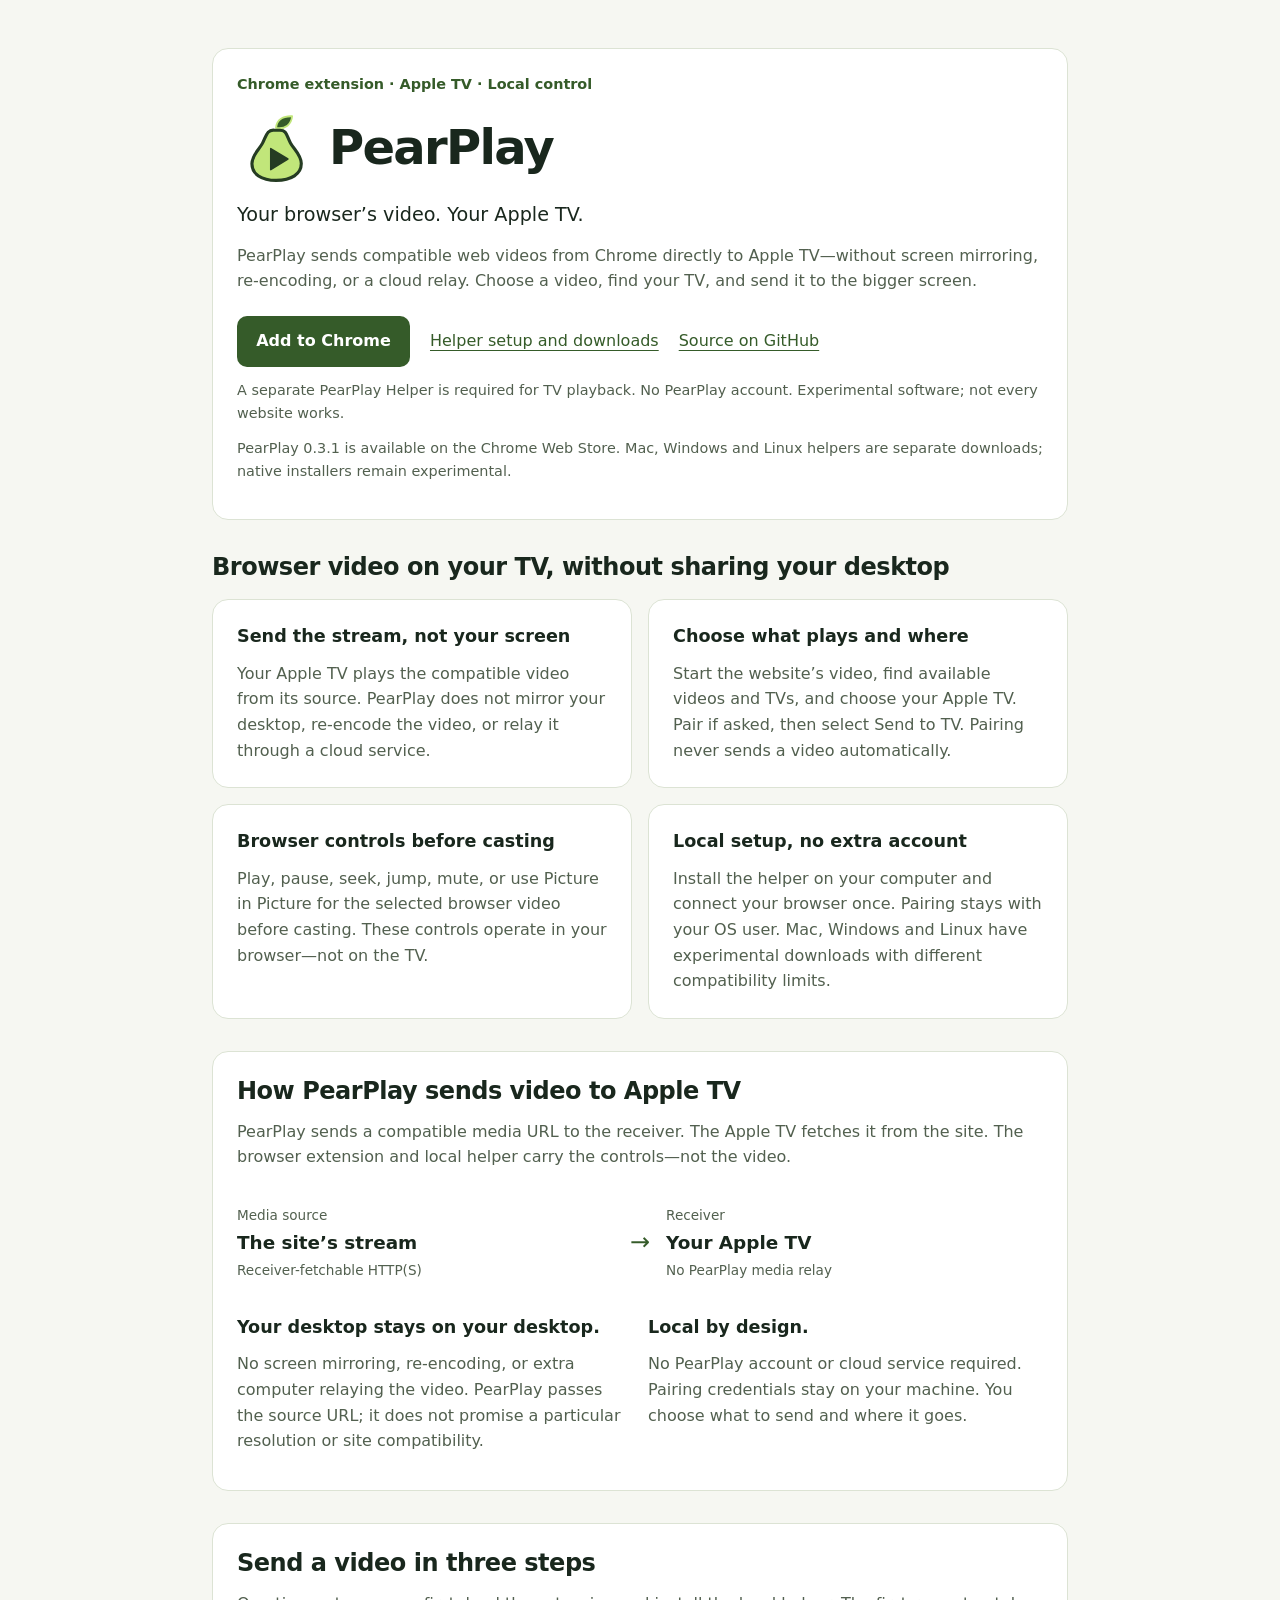
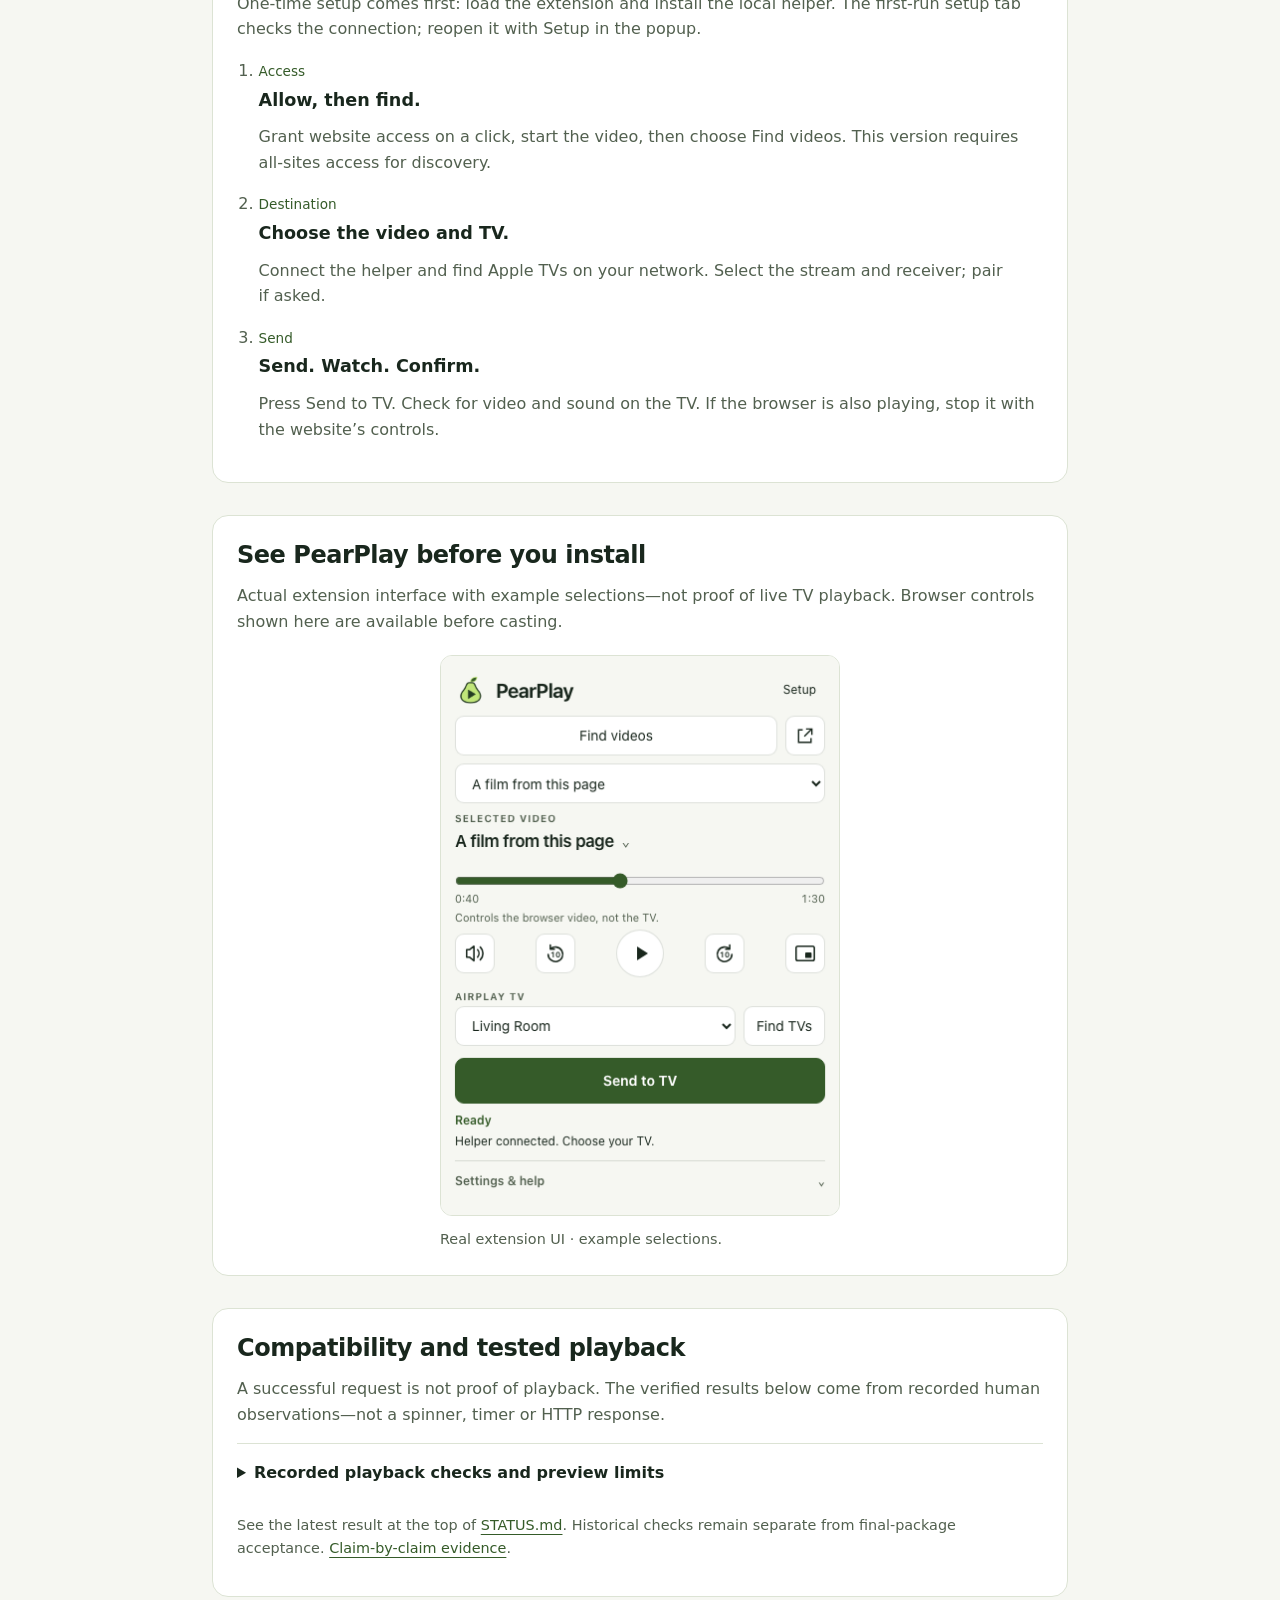
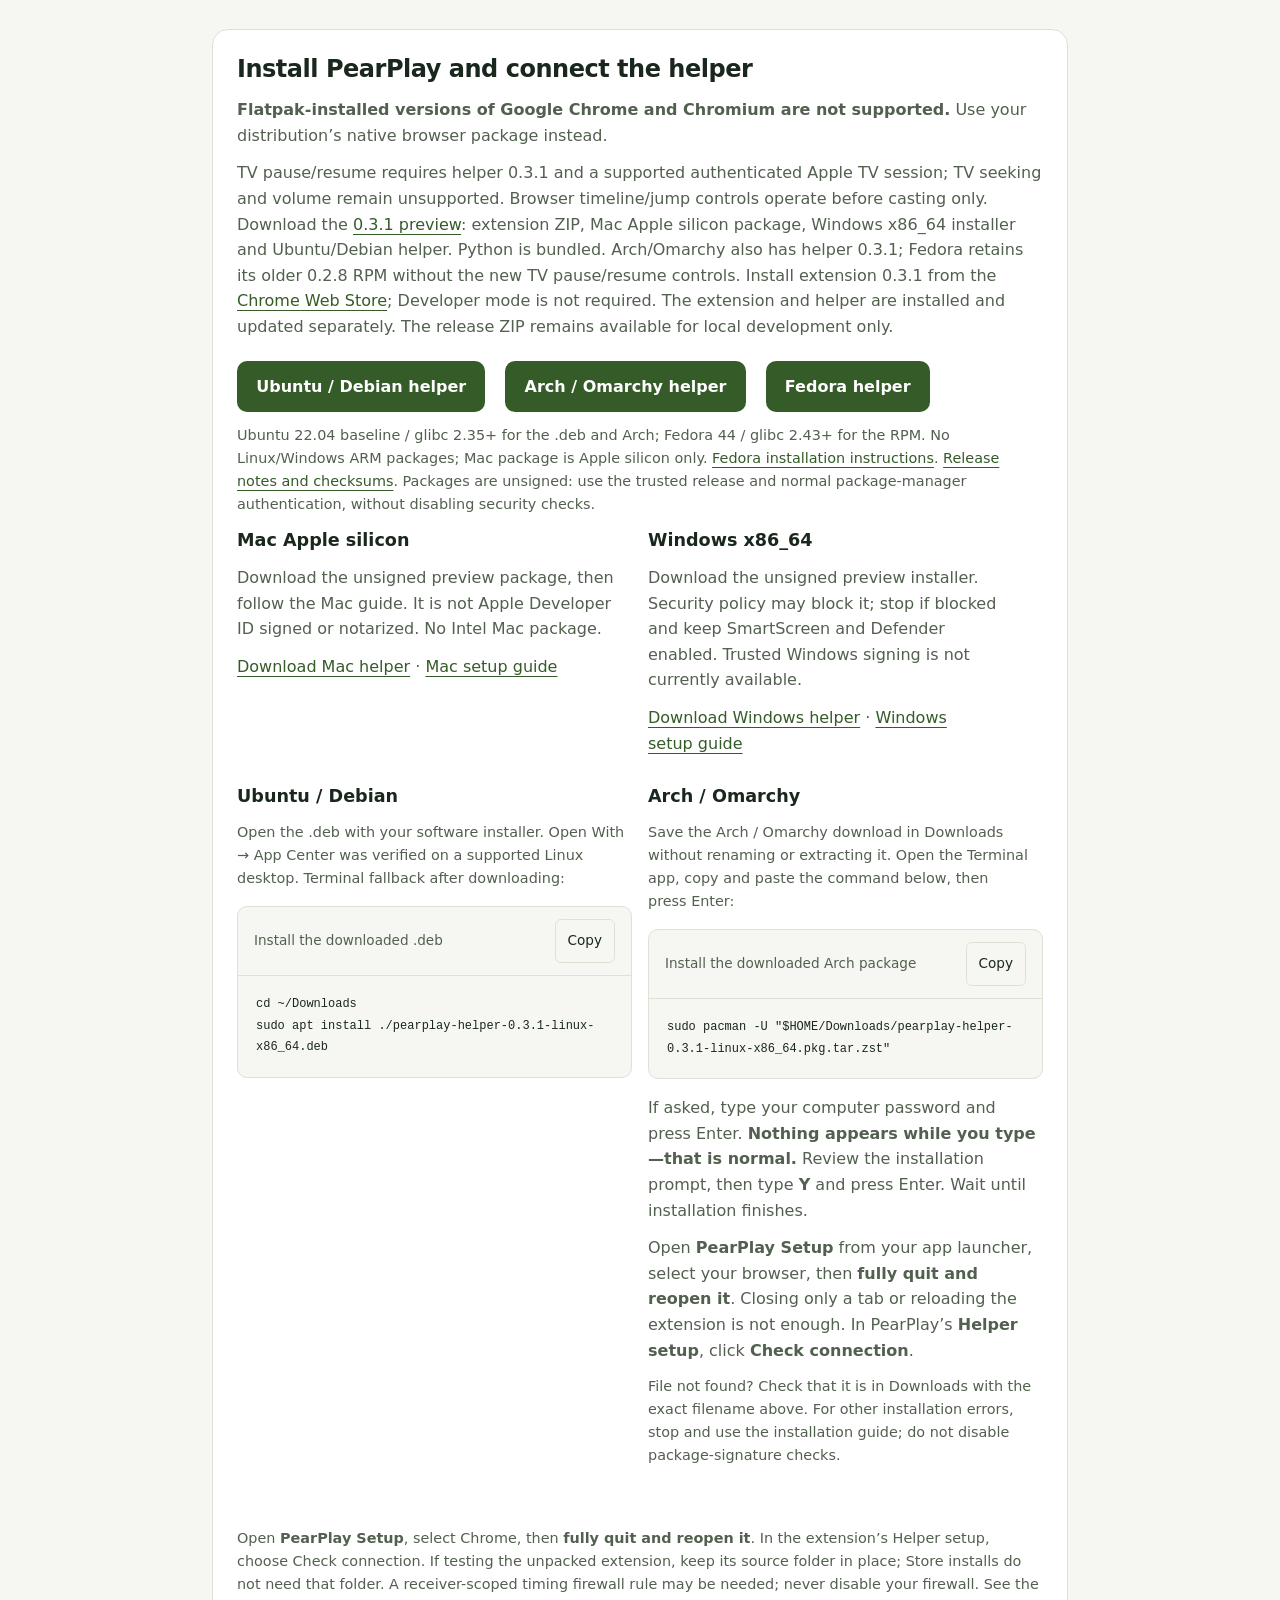
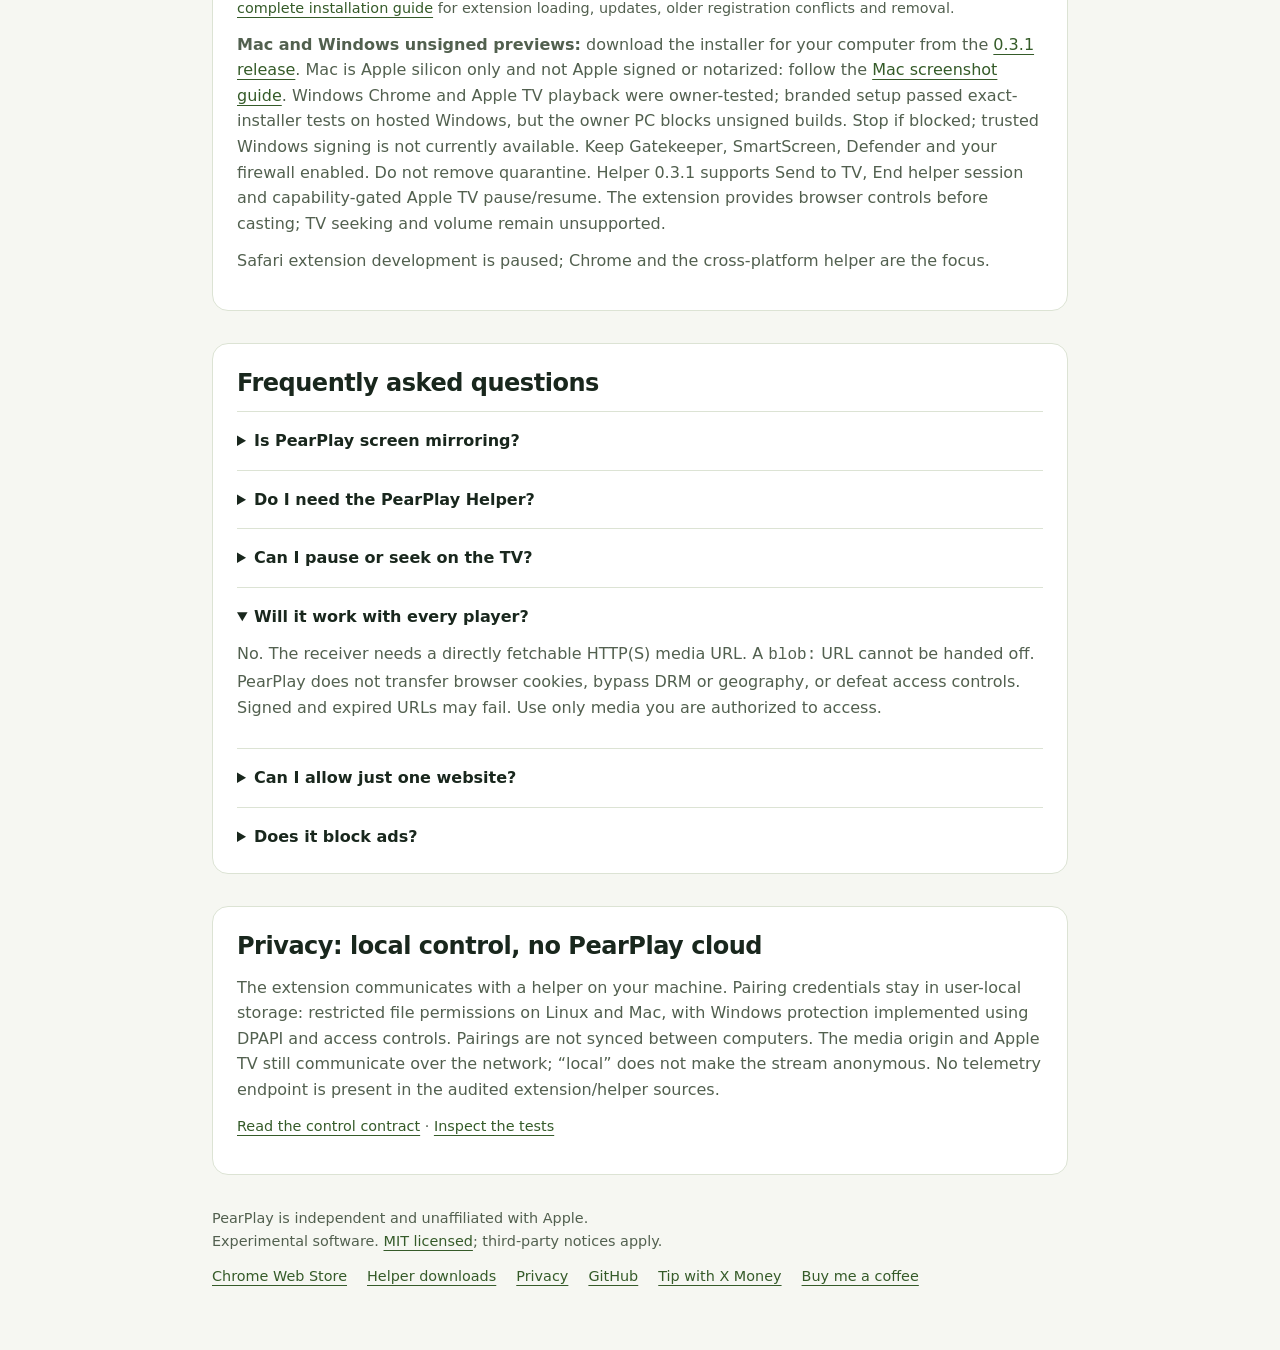
==== commit fc36428d: "docs: reflect PearPlay 0.3.1 Store publication and signing status" ====
--- a/docs/index.html
+++ b/docs/index.html
@@ -24,7 +24,7 @@
 <p>PearPlay sends compatible web videos from Chrome directly to Apple TV—without screen mirroring, re-encoding, or a cloud relay. Choose a video, find your TV, and send it to the bigger screen.</p>
 <div class="actions"><a class="button" href="https://chromewebstore.google.com/detail/pearplay/eoadahoncjfpnennmkjifohclbafjkol">Add to Chrome</a><a href="#install">Helper setup and downloads</a><a href="https://github.com/jcarcinogen/PearPlay">Source on GitHub</a></div>
 <p class="small">A separate PearPlay Helper is required for TV playback. No PearPlay account. Experimental software; not every website works.</p>
-<p class="small">The Chrome Web Store currently offers 0.2.9. The 0.3.1 GitHub preview adds Mac and Windows packages alongside Linux; Store approval is separate.</p>
+<p class="small">PearPlay 0.3.1 is available on the Chrome Web Store. Mac, Windows and Linux helpers are separate downloads; native installers remain experimental.</p>
 </header>
 <section class="feature-section" aria-labelledby="features-heading"><h2 id="features-heading">Browser video on your TV, without sharing your desktop</h2><div class="features">
 <article class="card"><h3>Send the stream, not your screen</h3><p>Your Apple TV plays the compatible video from its source. PearPlay does not mirror your desktop, re-encode the video, or relay it through a cloud service.</p></article>
@@ -35,9 +35,9 @@
 <section id="how"><div class="section-head"><h2>How PearPlay sends video to Apple TV</h2><p>PearPlay sends a compatible media URL to the receiver. The Apple TV fetches it from the site. The browser extension and local helper carry the controls—not the video.</p></div><div class="flow" aria-label="The media source sends video directly to Apple TV"><div><span class="label">Media source</span><strong>The site’s stream</strong><small>Receiver-fetchable HTTP(S)</small></div><span class="arrow" aria-hidden="true">→</span><div><span class="label">Receiver</span><strong>Your Apple TV</strong><small>No PearPlay media relay</small></div></div><div class="facts"><article><h3>Your desktop stays on your desktop.</h3><p>No screen mirroring, re-encoding, or extra computer relaying the video. PearPlay passes the source URL; it does not promise a particular resolution or site compatibility.</p></article><article><h3>Local by design.</h3><p>No PearPlay account or cloud service required. Pairing credentials stay on your machine. You choose what to send and where it goes.</p></article></div></section>
 <section><div class="section-head"><h2>Send a video in three steps</h2><p>One-time setup comes first: load the extension and install the local helper. The first-run setup tab checks the connection; reopen it with Setup in the popup.</p></div><ol class="steps"><li><span class="step-number">Access</span><h3>Allow, then find.</h3><p>Grant website access on a click, start the video, then choose Find videos. This version requires all-sites access for discovery.</p></li><li><span class="step-number">Destination</span><h3>Choose the video and TV.</h3><p>Connect the helper and find Apple TVs on your network. Select the stream and receiver; pair if asked.</p></li><li><span class="step-number">Send</span><h3>Send. Watch. Confirm.</h3><p>Press Send to TV. Check for video and sound on the TV. If the browser is also playing, stop it with the website’s controls.</p></li></ol></section>
 <section aria-labelledby="preview-heading"><h2 id="preview-heading">See PearPlay before you install</h2><p>Actual extension interface with example selections—not proof of live TV playback. Browser controls shown here are available before casting.</p><figure class="product"><picture><source media="(prefers-color-scheme: light)" srcset="[data-uri]"><img src="[data-uri]" alt="Real PearPlay popup showing browser-video controls before casting with example data" width="400" height="566"></picture><figcaption>Real extension UI · example selections.</figcaption></figure></section>
-<section id="status"><div class="section-head"><h2>Compatibility and tested playback</h2><p>A successful request is not proof of playback. The verified results below come from recorded human observations—not a spinner, timer or HTTP response.</p></div><details><summary>Recorded playback checks and preview limits</summary><div class="truth"><article><span class="tag">Human-confirmed</span><h3>Linux Chrome, Brave and Chromium + Apple TV</h3><ul><li>Playback was verified through the extension and Linux helper in Chrome, Brave and Chromium. Chrome video and audible sound were separately confirmed on a tested stream.</li><li>A pre-roll-to-program transition on that tested stream. PearPlay does not block ads.</li><li>Helper-session end stopped that tested session, and recasting worked. This is not a general stop guarantee.</li><li>Public HLS video and audio through the earlier command adapter.</li></ul></article><article><span class="tag">Preview boundaries</span><h3>Broader compatibility</h3><ul><li>Mac Chrome picture and sound worked on an official Apple TV with a tested MP4. Mac and Windows installers are unsigned previews. Windows Apple TV picture, sound and pause/resume were owner-tested; the fully branded installer passed hosted installation tests but unsigned builds remain blocked by Application Control on the owner PC. Stop if blocked; trusted signing is pending.</li><li>Audio and broader stream compatibility in Brave and Chromium have not been separately documented.</li><li>Other AirPlay TVs: playback unverified. Not every website works.</li><li>End helper session closes the helper connection; it does not confirm the TV stopped.</li></ul></article></div></details><p class="small">See the latest result at the top of <a href="https://github.com/jcarcinogen/PearPlay/blob/main/STATUS.md">STATUS.md</a>. Historical checks remain separate from final-package acceptance. <a href="https://github.com/jcarcinogen/PearPlay/blob/main/docs/claims.md">Claim-by-claim evidence</a>.</p></section>
-<section id="install"><h2>Install PearPlay and connect the helper</h2><p><strong>Flatpak-installed versions of Google Chrome and Chromium are not supported.</strong> Use your distribution’s native browser package instead.</p><p class="install-intro">TV pause/resume requires helper 0.3.1 and a supported authenticated Apple TV session; TV seeking and volume remain unsupported. Browser timeline/jump controls operate before casting only. Download the <a href="https://github.com/jcarcinogen/PearPlay/releases/tag/v0.3.1">0.3.1 preview</a>: extension ZIP, Mac Apple silicon package, Windows x86_64 installer and Ubuntu/Debian helper. Python is bundled. Arch/Omarchy also has helper 0.3.1; Fedora retains its older 0.2.8 RPM without the new TV pause/resume controls. Until the <a href="https://chromewebstore.google.com/detail/pearplay/eoadahoncjfpnennmkjifohclbafjkol">Chrome Web Store</a> update is approved, extract the release ZIP and Load unpacked through chrome://extensions. Store approval is separate from this GitHub release.</p><div class="actions"><a class="button" href="https://github.com/jcarcinogen/PearPlay/releases/download/v0.3.1/pearplay-helper-0.3.1-linux-x86_64.deb">Ubuntu / Debian helper</a><a class="button" href="https://github.com/jcarcinogen/PearPlay/releases/download/v0.3.1/pearplay-helper-0.3.1-linux-x86_64.pkg.tar.zst">Arch / Omarchy helper</a><a class="button" href="https://github.com/jcarcinogen/PearPlay/releases/download/v0.2.8/pearplay-helper-0.2.8-linux-x86_64.rpm">Fedora helper</a></div><p class="small">Ubuntu 22.04 baseline / glibc 2.35+ for the .deb and Arch; Fedora 44 / glibc 2.43+ for the RPM. No Linux/Windows ARM packages; Mac package is Apple silicon only. <a href="https://github.com/jcarcinogen/PearPlay/blob/main/docs/fedora-install.md">Fedora installation instructions</a>. <a href="https://github.com/jcarcinogen/PearPlay/releases/tag/v0.3.1">Release notes and checksums</a>. Packages are unsigned: use the trusted release and normal package-manager authentication, without disabling security checks.</p><div class="install-grid"><article><h3>Mac Apple silicon</h3><p>Download the unsigned preview package, then follow the Mac guide. It is not Apple Developer ID signed or notarized. No Intel Mac package.</p><p><a href="https://github.com/jcarcinogen/PearPlay/releases/download/v0.3.1/pearplay-helper-0.3.1-darwin-arm64-development.pkg">Download Mac helper</a> · <a href="https://github.com/jcarcinogen/PearPlay/blob/main/docs/mac-install.md">Mac setup guide</a></p></article><article><h3>Windows x86_64</h3><p>Download the unsigned preview installer. Security policy may block it; stop if blocked and keep SmartScreen and Defender enabled. Trusted signing is pending.</p><p><a href="https://github.com/jcarcinogen/PearPlay/releases/download/v0.3.1/pearplay-helper-0.3.1-windows-x86_64-unsigned.exe">Download Windows helper</a> · <a href="https://github.com/jcarcinogen/PearPlay/blob/main/docs/windows-helper.md">Windows setup guide</a></p></article><article><h3>Ubuntu / Debian</h3><p class="small">Open the .deb with your software installer. Open With → App Center was verified on a supported Linux desktop. Terminal fallback after downloading:</p><div class="command"><header><span>Install the downloaded .deb</span><button class="copy" data-copy="setup">Copy</button></header><pre id="setup">cd ~/Downloads
-sudo apt install ./pearplay-helper-0.3.1-linux-x86_64.deb</pre></div></article><article><h3>Arch / Omarchy</h3><p class="small">Save the Arch / Omarchy download in Downloads without renaming or extracting it. Open the Terminal app, copy and paste the command below, then press Enter:</p><div class="command"><header><span>Install the downloaded Arch package</span><button class="copy" data-copy="linux">Copy</button></header><pre id="linux">sudo pacman -U "$HOME/Downloads/pearplay-helper-0.3.1-linux-x86_64.pkg.tar.zst"</pre></div><p>If asked, type your computer password and press Enter. <strong>Nothing appears while you type—that is normal.</strong> Review the installation prompt, then type <strong>Y</strong> and press Enter. Wait until installation finishes.</p><p>Open <strong>PearPlay Setup</strong> from your app launcher, select your browser, then <strong>fully quit and reopen it</strong>. Closing only a tab or reloading the extension is not enough. In PearPlay’s <strong>Helper setup</strong>, click <strong>Check connection</strong>.</p><p class="small">File not found? Check that it is in Downloads with the exact filename above. For other installation errors, stop and use the installation guide; do not disable package-signature checks.</p></article></div><p id="copy-status" role="status" aria-live="polite"></p><p class="install-note">Open <strong>PearPlay Setup</strong>, select Chrome, then <strong>fully quit and reopen it</strong>. In the extension’s Helper setup, choose Check connection. If testing the unpacked extension, keep its source folder in place; Store installs do not need that folder. A receiver-scoped timing firewall rule may be needed; never disable your firewall. See the <a href="https://github.com/jcarcinogen/PearPlay/blob/main/docs/install.md">complete installation guide</a> for extension loading, updates, older registration conflicts and removal.</p><p><strong>Mac and Windows unsigned previews:</strong> download the installer for your computer from the <a href="https://github.com/jcarcinogen/PearPlay/releases/tag/v0.3.1">0.3.1 release</a>. Mac is Apple silicon only and not Apple signed or notarized: follow the <a href="https://github.com/jcarcinogen/PearPlay/blob/main/docs/mac-install.md">Mac screenshot guide</a>. Windows Chrome and Apple TV playback were owner-tested; branded setup passed exact-installer tests on hosted Windows, but the owner PC blocks unsigned builds. Stop if blocked; trusted signing is pending. Keep Gatekeeper, SmartScreen, Defender and your firewall enabled. Do not remove quarantine. Helper 0.3.1 supports Send to TV, End helper session and capability-gated Apple TV pause/resume. The extension provides browser controls before casting; TV seeking and volume remain unsupported.</p><p>Safari extension development is paused; Chrome and the cross-platform helper are the focus.</p></section>
+<section id="status"><div class="section-head"><h2>Compatibility and tested playback</h2><p>A successful request is not proof of playback. The verified results below come from recorded human observations—not a spinner, timer or HTTP response.</p></div><details><summary>Recorded playback checks and preview limits</summary><div class="truth"><article><span class="tag">Human-confirmed</span><h3>Linux Chrome, Brave and Chromium + Apple TV</h3><ul><li>Playback was verified through the extension and Linux helper in Chrome, Brave and Chromium. Chrome video and audible sound were separately confirmed on a tested stream.</li><li>A pre-roll-to-program transition on that tested stream. PearPlay does not block ads.</li><li>Helper-session end stopped that tested session, and recasting worked. This is not a general stop guarantee.</li><li>Public HLS video and audio through the earlier command adapter.</li></ul></article><article><span class="tag">Preview boundaries</span><h3>Broader compatibility</h3><ul><li>Mac Chrome picture and sound worked on an official Apple TV with a tested MP4. Mac and Windows installers are unsigned previews. Windows Apple TV picture, sound and pause/resume were owner-tested; the fully branded installer passed hosted installation tests but unsigned builds remain blocked by Application Control on the owner PC. Stop if blocked; trusted Windows signing is not currently available.</li><li>Audio and broader stream compatibility in Brave and Chromium have not been separately documented.</li><li>Other AirPlay TVs: playback unverified. Not every website works.</li><li>End helper session closes the helper connection; it does not confirm the TV stopped.</li></ul></article></div></details><p class="small">See the latest result at the top of <a href="https://github.com/jcarcinogen/PearPlay/blob/main/STATUS.md">STATUS.md</a>. Historical checks remain separate from final-package acceptance. <a href="https://github.com/jcarcinogen/PearPlay/blob/main/docs/claims.md">Claim-by-claim evidence</a>.</p></section>
+<section id="install"><h2>Install PearPlay and connect the helper</h2><p><strong>Flatpak-installed versions of Google Chrome and Chromium are not supported.</strong> Use your distribution’s native browser package instead.</p><p class="install-intro">TV pause/resume requires helper 0.3.1 and a supported authenticated Apple TV session; TV seeking and volume remain unsupported. Browser timeline/jump controls operate before casting only. Download the <a href="https://github.com/jcarcinogen/PearPlay/releases/tag/v0.3.1">0.3.1 preview</a>: extension ZIP, Mac Apple silicon package, Windows x86_64 installer and Ubuntu/Debian helper. Python is bundled. Arch/Omarchy also has helper 0.3.1; Fedora retains its older 0.2.8 RPM without the new TV pause/resume controls. Install extension 0.3.1 from the <a href="https://chromewebstore.google.com/detail/pearplay/eoadahoncjfpnennmkjifohclbafjkol">Chrome Web Store</a>; Developer mode is not required. The extension and helper are installed and updated separately. The release ZIP remains available for local development only.</p><div class="actions"><a class="button" href="https://github.com/jcarcinogen/PearPlay/releases/download/v0.3.1/pearplay-helper-0.3.1-linux-x86_64.deb">Ubuntu / Debian helper</a><a class="button" href="https://github.com/jcarcinogen/PearPlay/releases/download/v0.3.1/pearplay-helper-0.3.1-linux-x86_64.pkg.tar.zst">Arch / Omarchy helper</a><a class="button" href="https://github.com/jcarcinogen/PearPlay/releases/download/v0.2.8/pearplay-helper-0.2.8-linux-x86_64.rpm">Fedora helper</a></div><p class="small">Ubuntu 22.04 baseline / glibc 2.35+ for the .deb and Arch; Fedora 44 / glibc 2.43+ for the RPM. No Linux/Windows ARM packages; Mac package is Apple silicon only. <a href="https://github.com/jcarcinogen/PearPlay/blob/main/docs/fedora-install.md">Fedora installation instructions</a>. <a href="https://github.com/jcarcinogen/PearPlay/releases/tag/v0.3.1">Release notes and checksums</a>. Packages are unsigned: use the trusted release and normal package-manager authentication, without disabling security checks.</p><div class="install-grid"><article><h3>Mac Apple silicon</h3><p>Download the unsigned preview package, then follow the Mac guide. It is not Apple Developer ID signed or notarized. No Intel Mac package.</p><p><a href="https://github.com/jcarcinogen/PearPlay/releases/download/v0.3.1/pearplay-helper-0.3.1-darwin-arm64-development.pkg">Download Mac helper</a> · <a href="https://github.com/jcarcinogen/PearPlay/blob/main/docs/mac-install.md">Mac setup guide</a></p></article><article><h3>Windows x86_64</h3><p>Download the unsigned preview installer. Security policy may block it; stop if blocked and keep SmartScreen and Defender enabled. Trusted Windows signing is not currently available.</p><p><a href="https://github.com/jcarcinogen/PearPlay/releases/download/v0.3.1/pearplay-helper-0.3.1-windows-x86_64-unsigned.exe">Download Windows helper</a> · <a href="https://github.com/jcarcinogen/PearPlay/blob/main/docs/windows-helper.md">Windows setup guide</a></p></article><article><h3>Ubuntu / Debian</h3><p class="small">Open the .deb with your software installer. Open With → App Center was verified on a supported Linux desktop. Terminal fallback after downloading:</p><div class="command"><header><span>Install the downloaded .deb</span><button class="copy" data-copy="setup">Copy</button></header><pre id="setup">cd ~/Downloads
+sudo apt install ./pearplay-helper-0.3.1-linux-x86_64.deb</pre></div></article><article><h3>Arch / Omarchy</h3><p class="small">Save the Arch / Omarchy download in Downloads without renaming or extracting it. Open the Terminal app, copy and paste the command below, then press Enter:</p><div class="command"><header><span>Install the downloaded Arch package</span><button class="copy" data-copy="linux">Copy</button></header><pre id="linux">sudo pacman -U "$HOME/Downloads/pearplay-helper-0.3.1-linux-x86_64.pkg.tar.zst"</pre></div><p>If asked, type your computer password and press Enter. <strong>Nothing appears while you type—that is normal.</strong> Review the installation prompt, then type <strong>Y</strong> and press Enter. Wait until installation finishes.</p><p>Open <strong>PearPlay Setup</strong> from your app launcher, select your browser, then <strong>fully quit and reopen it</strong>. Closing only a tab or reloading the extension is not enough. In PearPlay’s <strong>Helper setup</strong>, click <strong>Check connection</strong>.</p><p class="small">File not found? Check that it is in Downloads with the exact filename above. For other installation errors, stop and use the installation guide; do not disable package-signature checks.</p></article></div><p id="copy-status" role="status" aria-live="polite"></p><p class="install-note">Open <strong>PearPlay Setup</strong>, select Chrome, then <strong>fully quit and reopen it</strong>. In the extension’s Helper setup, choose Check connection. If testing the unpacked extension, keep its source folder in place; Store installs do not need that folder. A receiver-scoped timing firewall rule may be needed; never disable your firewall. See the <a href="https://github.com/jcarcinogen/PearPlay/blob/main/docs/install.md">complete installation guide</a> for extension loading, updates, older registration conflicts and removal.</p><p><strong>Mac and Windows unsigned previews:</strong> download the installer for your computer from the <a href="https://github.com/jcarcinogen/PearPlay/releases/tag/v0.3.1">0.3.1 release</a>. Mac is Apple silicon only and not Apple signed or notarized: follow the <a href="https://github.com/jcarcinogen/PearPlay/blob/main/docs/mac-install.md">Mac screenshot guide</a>. Windows Chrome and Apple TV playback were owner-tested; branded setup passed exact-installer tests on hosted Windows, but the owner PC blocks unsigned builds. Stop if blocked; trusted Windows signing is not currently available. Keep Gatekeeper, SmartScreen, Defender and your firewall enabled. Do not remove quarantine. Helper 0.3.1 supports Send to TV, End helper session and capability-gated Apple TV pause/resume. The extension provides browser controls before casting; TV seeking and volume remain unsupported.</p><p>Safari extension development is paused; Chrome and the cross-platform helper are the focus.</p></section>
 <section class="faq"><h2>Frequently asked questions</h2><div class="questions"><details><summary>Is PearPlay screen mirroring?</summary><p>No. PearPlay hands a compatible video URL to the Apple TV, which fetches the stream directly. Your desktop stays on your computer. The TV must be able to access the video without your browser’s cookies.</p></details><details><summary>Do I need the PearPlay Helper?</summary><p>Yes, for TV playback. Install the helper for your computer, open PearPlay Setup, connect your browser, and fully quit and reopen it. The Chrome extension alone does not provide the connection to Apple TV.</p></details><details><summary>Can I pause or seek on the TV?</summary><p>Pause TV and Resume TV require helper 0.3.1 and a supported authenticated Apple TV session. TV seeking and volume are unsupported; use the TV remote. End helper session closes the helper connection and does not guarantee the TV stops.</p></details><details open><summary>Will it work with every player?</summary><p>No. The receiver needs a directly fetchable HTTP(S) media URL. A <code>blob:</code> URL cannot be handed off. PearPlay does not transfer browser cookies, bypass DRM or geography, or defeat access controls. Signed and expired URLs may fail. Use only media you are authorized to access.</p></details><details><summary>Can I allow just one website?</summary><p>The popup offers a per-site grant, but Find videos currently stays disabled without all-sites access. That limitation is disclosed rather than presented as working site-only discovery. Access is requested on a click, not silently at install.</p></details><details><summary>Does it block ads?</summary><p>No. PearPlay respects normal ad delivery and does not bypass DRM, geography or access controls. A pre-roll-to-program transition was observed on one tested stream; that does not establish compatibility with every service.</p></details></div></section>
 <section><h2>Privacy: local control, no PearPlay cloud</h2><p class="privacy">The extension communicates with a helper on your machine. Pairing credentials stay in user-local storage: restricted file permissions on Linux and Mac, with Windows protection implemented using DPAPI and access controls. Pairings are not synced between computers. The media origin and Apple TV still communicate over the network; “local” does not make the stream anonymous. No telemetry endpoint is present in the audited extension/helper sources.</p><p class="small"><a href="https://github.com/jcarcinogen/PearPlay/blob/main/contract/v1.md">Read the control contract</a> · <a href="https://github.com/jcarcinogen/PearPlay/tree/main/tests">Inspect the tests</a></p></section>
 </main><footer><p>PearPlay is independent and unaffiliated with Apple.<br>Experimental software. <a href="https://github.com/jcarcinogen/PearPlay/blob/main/LICENSE">MIT licensed</a>; third-party notices apply.</p><div class="footer-links"><a href="https://chromewebstore.google.com/detail/pearplay/eoadahoncjfpnennmkjifohclbafjkol">Chrome Web Store</a><a href="#install">Helper downloads</a><a href="privacy.html">Privacy</a><a href="https://github.com/jcarcinogen/PearPlay">GitHub</a><a href="https://x.com/scottito22">Tip with X Money</a><a href="https://ko-fi.com/scottangel">Buy me a coffee</a></div></footer></div>
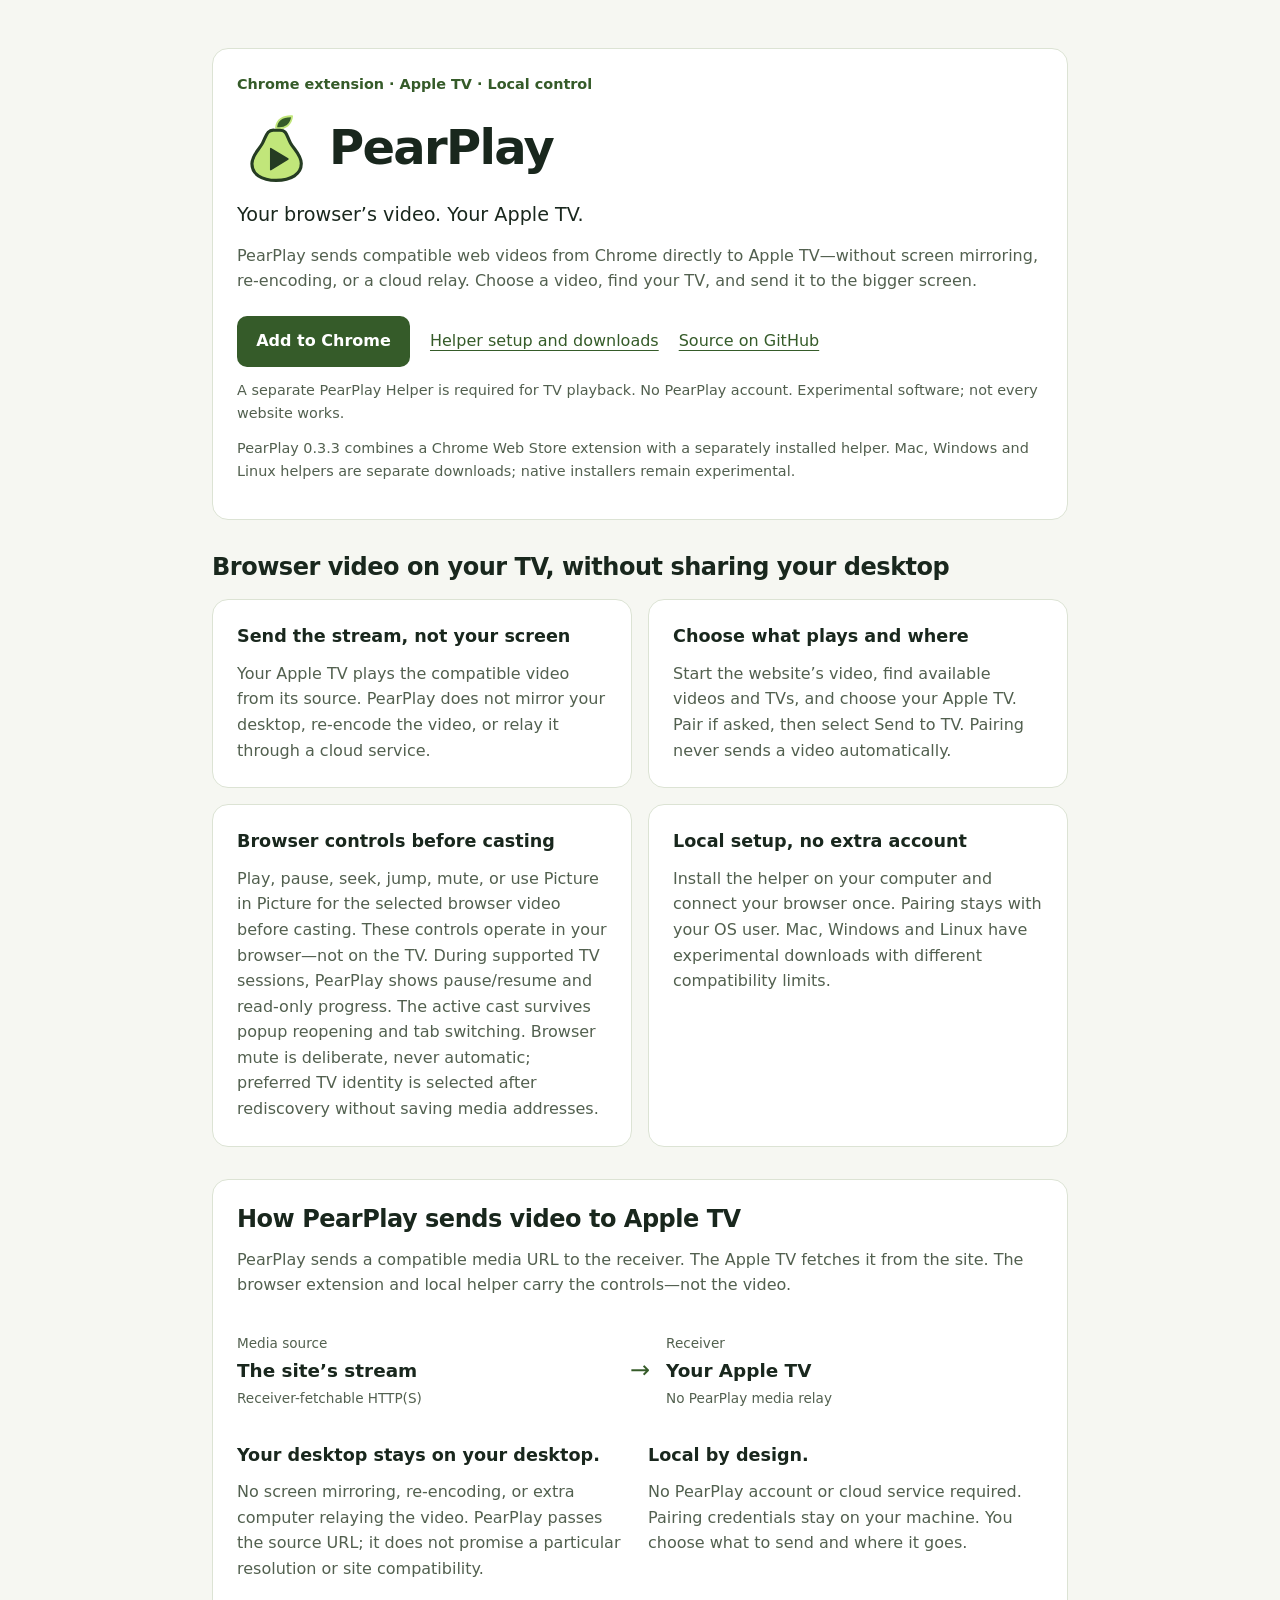
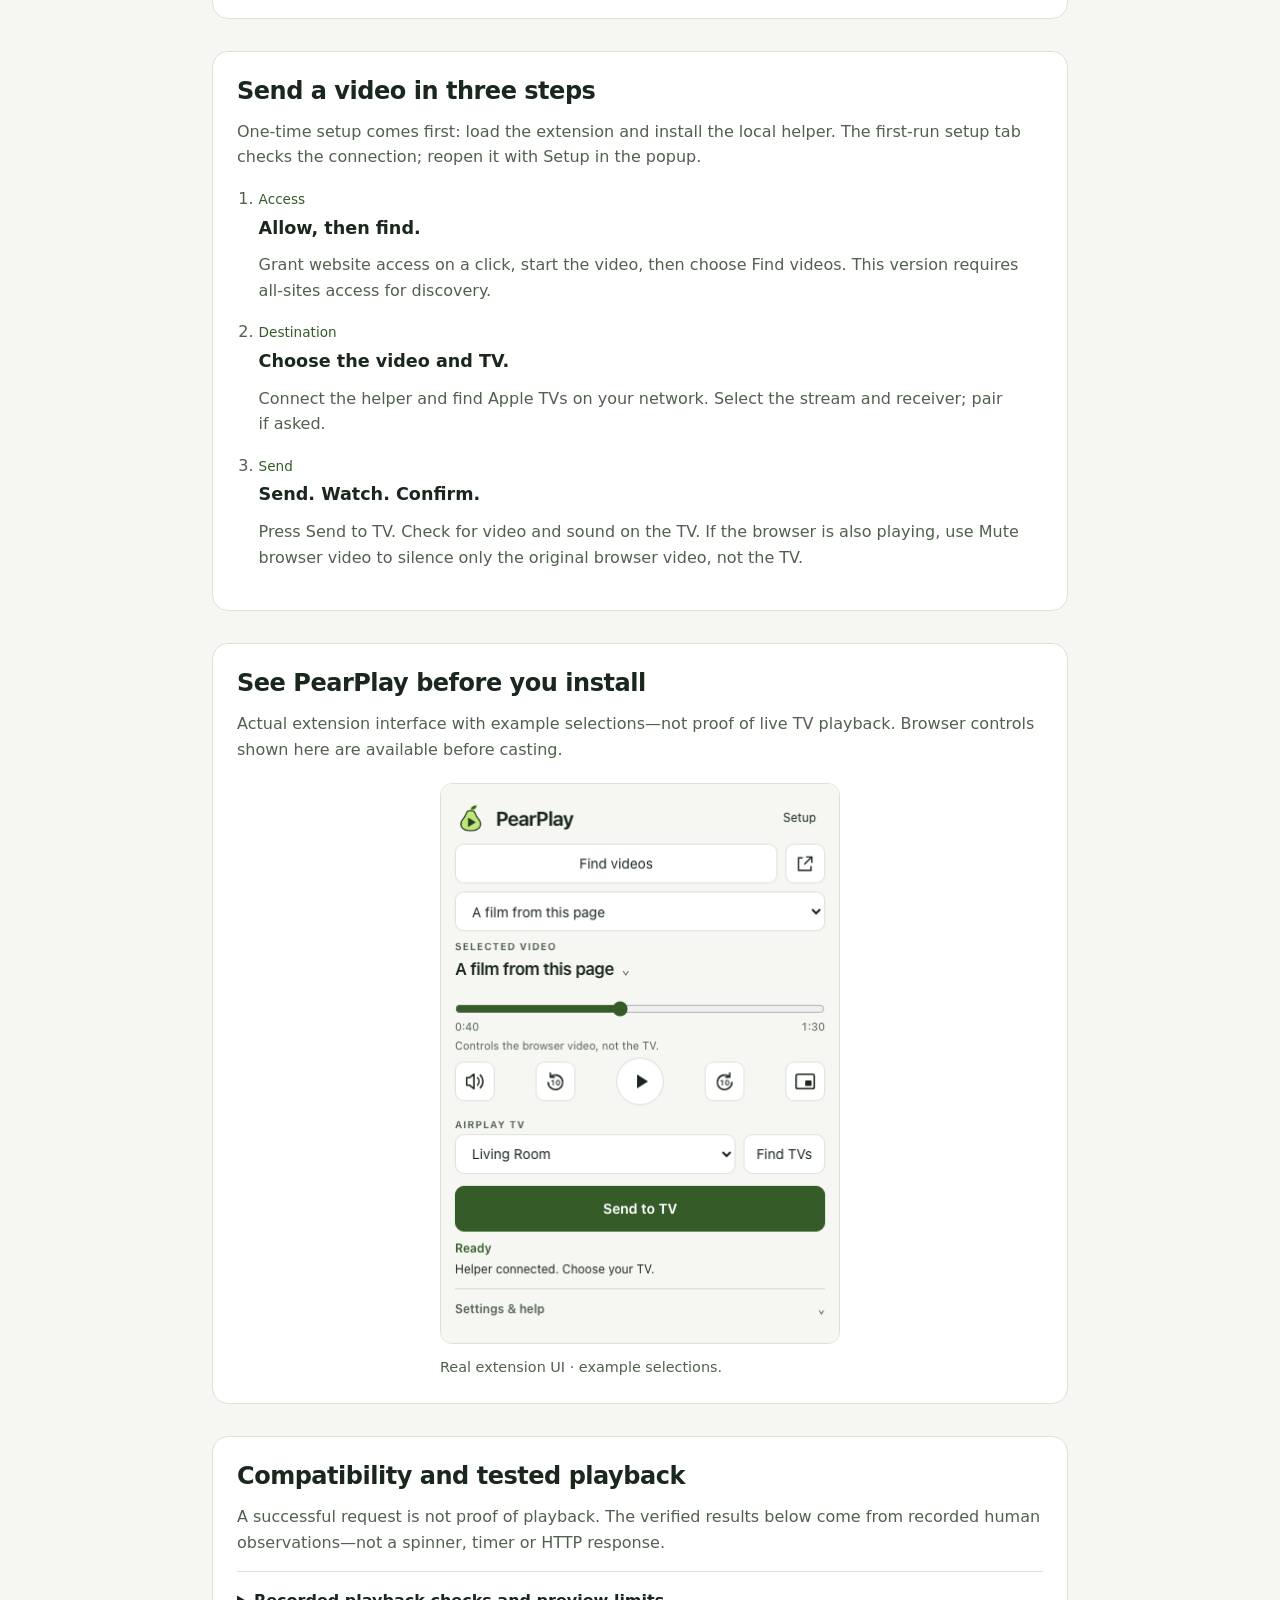
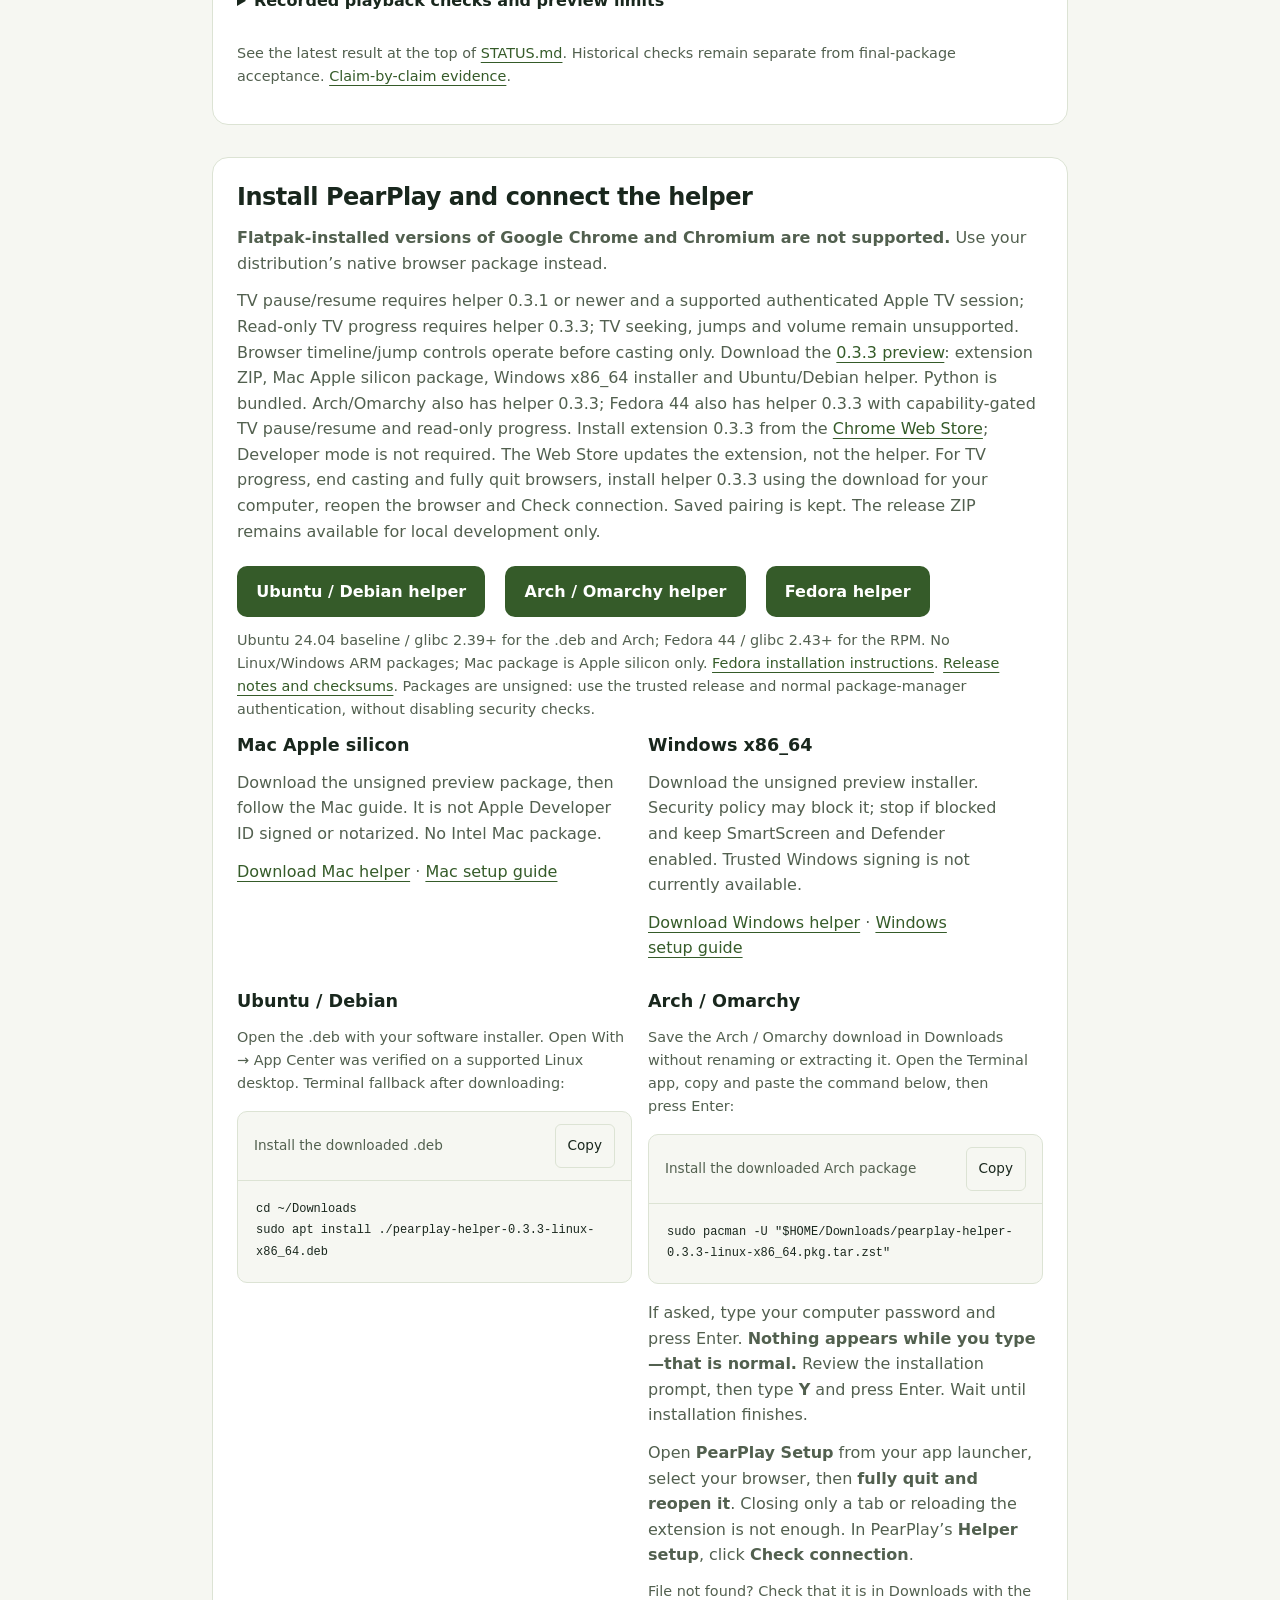
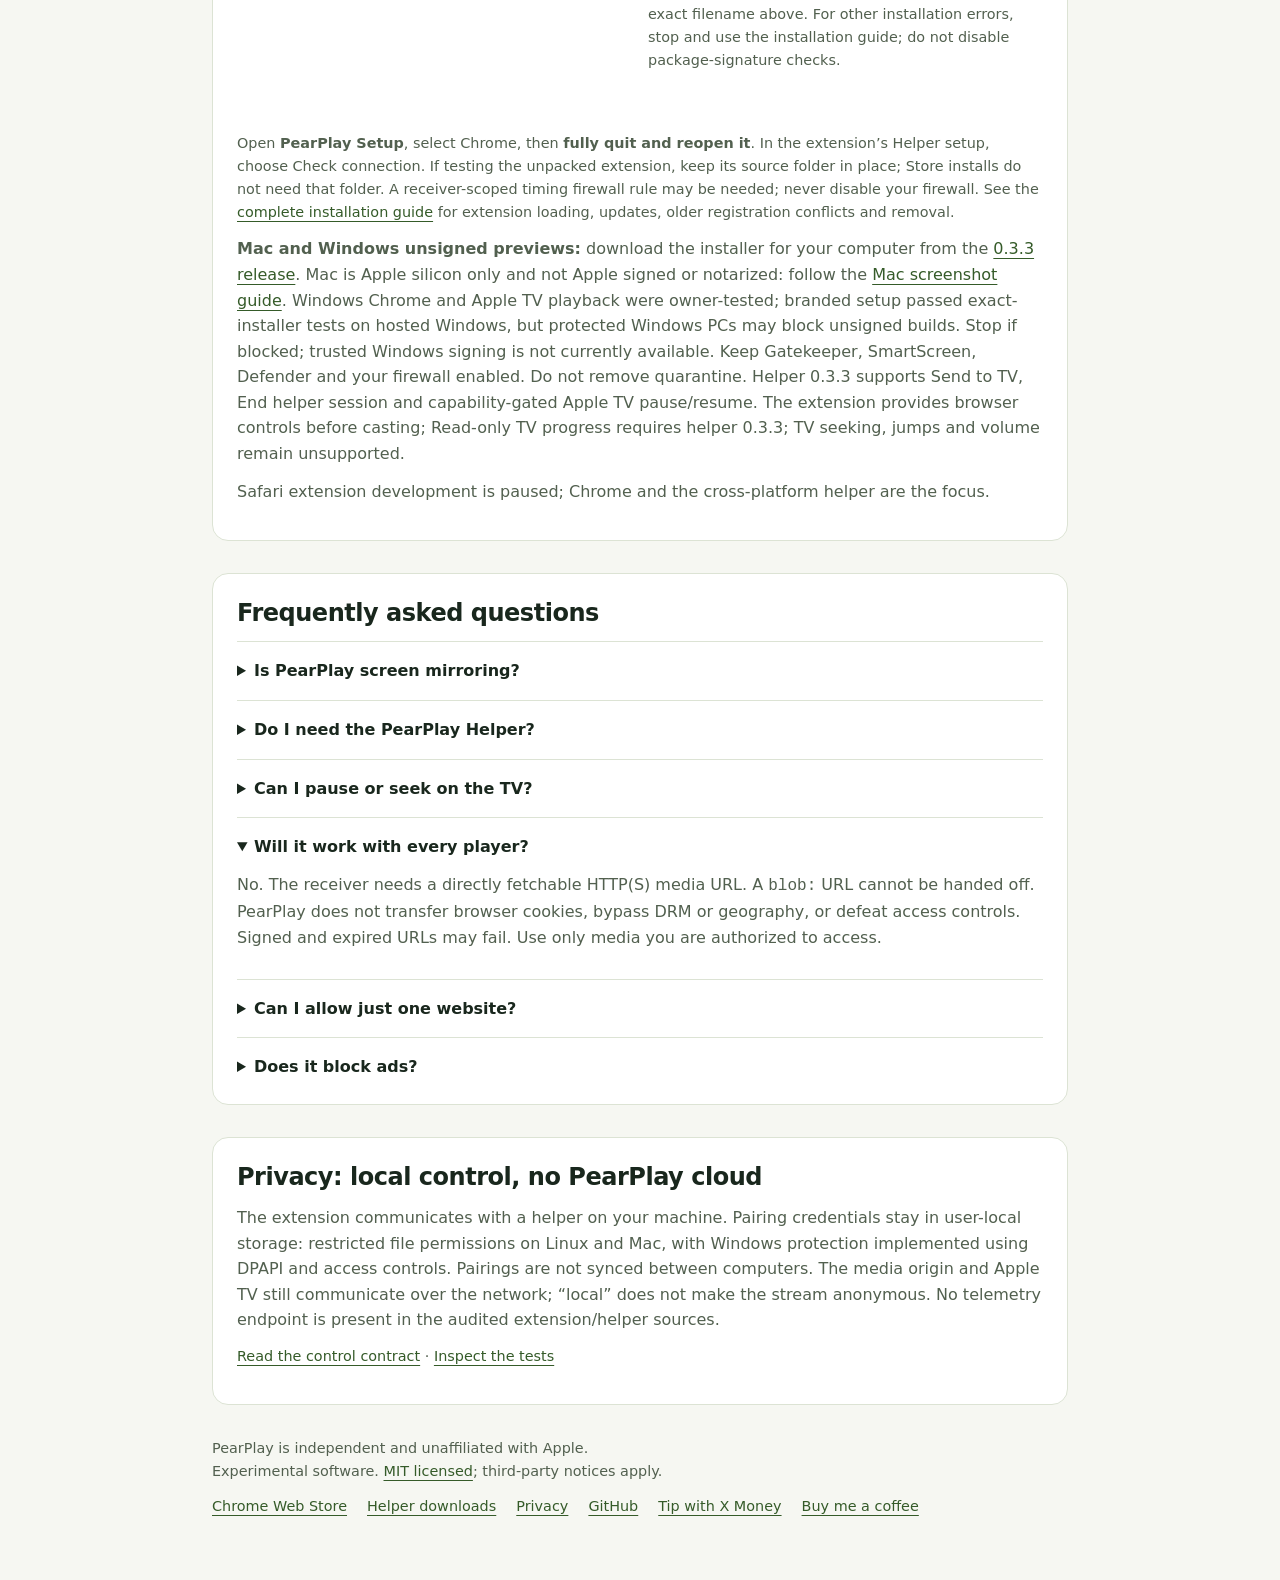
==== commit 31313e7f: "release: prepare verified PearPlay 0.3.3" ====
--- a/docs/index.html
+++ b/docs/index.html
@@ -24,21 +24,21 @@
 <p>PearPlay sends compatible web videos from Chrome directly to Apple TV—without screen mirroring, re-encoding, or a cloud relay. Choose a video, find your TV, and send it to the bigger screen.</p>
 <div class="actions"><a class="button" href="https://chromewebstore.google.com/detail/pearplay/eoadahoncjfpnennmkjifohclbafjkol">Add to Chrome</a><a href="#install">Helper setup and downloads</a><a href="https://github.com/jcarcinogen/PearPlay">Source on GitHub</a></div>
 <p class="small">A separate PearPlay Helper is required for TV playback. No PearPlay account. Experimental software; not every website works.</p>
-<p class="small">PearPlay 0.3.1 is available on the Chrome Web Store. Mac, Windows and Linux helpers are separate downloads; native installers remain experimental.</p>
+<p class="small">PearPlay 0.3.3 combines a Chrome Web Store extension with a separately installed helper. Mac, Windows and Linux helpers are separate downloads; native installers remain experimental.</p>
 </header>
 <section class="feature-section" aria-labelledby="features-heading"><h2 id="features-heading">Browser video on your TV, without sharing your desktop</h2><div class="features">
 <article class="card"><h3>Send the stream, not your screen</h3><p>Your Apple TV plays the compatible video from its source. PearPlay does not mirror your desktop, re-encode the video, or relay it through a cloud service.</p></article>
 <article class="card"><h3>Choose what plays and where</h3><p>Start the website’s video, find available videos and TVs, and choose your Apple TV. Pair if asked, then select Send to TV. Pairing never sends a video automatically.</p></article>
-<article class="card"><h3>Browser controls before casting</h3><p>Play, pause, seek, jump, mute, or use Picture in Picture for the selected browser video before casting. These controls operate in your browser—not on the TV.</p></article>
+<article class="card"><h3>Browser controls before casting</h3><p>Play, pause, seek, jump, mute, or use Picture in Picture for the selected browser video before casting. These controls operate in your browser—not on the TV. During supported TV sessions, PearPlay shows pause/resume and read-only progress. The active cast survives popup reopening and tab switching. Browser mute is deliberate, never automatic; preferred TV identity is selected after rediscovery without saving media addresses.</p></article>
 <article class="card"><h3>Local setup, no extra account</h3><p>Install the helper on your computer and connect your browser once. Pairing stays with your OS user. Mac, Windows and Linux have experimental downloads with different compatibility limits.</p></article>
 </div></section>
 <section id="how"><div class="section-head"><h2>How PearPlay sends video to Apple TV</h2><p>PearPlay sends a compatible media URL to the receiver. The Apple TV fetches it from the site. The browser extension and local helper carry the controls—not the video.</p></div><div class="flow" aria-label="The media source sends video directly to Apple TV"><div><span class="label">Media source</span><strong>The site’s stream</strong><small>Receiver-fetchable HTTP(S)</small></div><span class="arrow" aria-hidden="true">→</span><div><span class="label">Receiver</span><strong>Your Apple TV</strong><small>No PearPlay media relay</small></div></div><div class="facts"><article><h3>Your desktop stays on your desktop.</h3><p>No screen mirroring, re-encoding, or extra computer relaying the video. PearPlay passes the source URL; it does not promise a particular resolution or site compatibility.</p></article><article><h3>Local by design.</h3><p>No PearPlay account or cloud service required. Pairing credentials stay on your machine. You choose what to send and where it goes.</p></article></div></section>
-<section><div class="section-head"><h2>Send a video in three steps</h2><p>One-time setup comes first: load the extension and install the local helper. The first-run setup tab checks the connection; reopen it with Setup in the popup.</p></div><ol class="steps"><li><span class="step-number">Access</span><h3>Allow, then find.</h3><p>Grant website access on a click, start the video, then choose Find videos. This version requires all-sites access for discovery.</p></li><li><span class="step-number">Destination</span><h3>Choose the video and TV.</h3><p>Connect the helper and find Apple TVs on your network. Select the stream and receiver; pair if asked.</p></li><li><span class="step-number">Send</span><h3>Send. Watch. Confirm.</h3><p>Press Send to TV. Check for video and sound on the TV. If the browser is also playing, stop it with the website’s controls.</p></li></ol></section>
+<section><div class="section-head"><h2>Send a video in three steps</h2><p>One-time setup comes first: load the extension and install the local helper. The first-run setup tab checks the connection; reopen it with Setup in the popup.</p></div><ol class="steps"><li><span class="step-number">Access</span><h3>Allow, then find.</h3><p>Grant website access on a click, start the video, then choose Find videos. This version requires all-sites access for discovery.</p></li><li><span class="step-number">Destination</span><h3>Choose the video and TV.</h3><p>Connect the helper and find Apple TVs on your network. Select the stream and receiver; pair if asked.</p></li><li><span class="step-number">Send</span><h3>Send. Watch. Confirm.</h3><p>Press Send to TV. Check for video and sound on the TV. If the browser is also playing, use Mute browser video to silence only the original browser video, not the TV.</p></li></ol></section>
 <section aria-labelledby="preview-heading"><h2 id="preview-heading">See PearPlay before you install</h2><p>Actual extension interface with example selections—not proof of live TV playback. Browser controls shown here are available before casting.</p><figure class="product"><picture><source media="(prefers-color-scheme: light)" srcset="[data-uri]"><img src="[data-uri]" alt="Real PearPlay popup showing browser-video controls before casting with example data" width="400" height="566"></picture><figcaption>Real extension UI · example selections.</figcaption></figure></section>
-<section id="status"><div class="section-head"><h2>Compatibility and tested playback</h2><p>A successful request is not proof of playback. The verified results below come from recorded human observations—not a spinner, timer or HTTP response.</p></div><details><summary>Recorded playback checks and preview limits</summary><div class="truth"><article><span class="tag">Human-confirmed</span><h3>Linux Chrome, Brave and Chromium + Apple TV</h3><ul><li>Playback was verified through the extension and Linux helper in Chrome, Brave and Chromium. Chrome video and audible sound were separately confirmed on a tested stream.</li><li>A pre-roll-to-program transition on that tested stream. PearPlay does not block ads.</li><li>Helper-session end stopped that tested session, and recasting worked. This is not a general stop guarantee.</li><li>Public HLS video and audio through the earlier command adapter.</li></ul></article><article><span class="tag">Preview boundaries</span><h3>Broader compatibility</h3><ul><li>Mac Chrome picture and sound worked on an official Apple TV with a tested MP4. Mac and Windows installers are unsigned previews. Windows Apple TV picture, sound and pause/resume were owner-tested; the fully branded installer passed hosted installation tests but unsigned builds remain blocked by Application Control on the owner PC. Stop if blocked; trusted Windows signing is not currently available.</li><li>Audio and broader stream compatibility in Brave and Chromium have not been separately documented.</li><li>Other AirPlay TVs: playback unverified. Not every website works.</li><li>End helper session closes the helper connection; it does not confirm the TV stopped.</li></ul></article></div></details><p class="small">See the latest result at the top of <a href="https://github.com/jcarcinogen/PearPlay/blob/main/STATUS.md">STATUS.md</a>. Historical checks remain separate from final-package acceptance. <a href="https://github.com/jcarcinogen/PearPlay/blob/main/docs/claims.md">Claim-by-claim evidence</a>.</p></section>
-<section id="install"><h2>Install PearPlay and connect the helper</h2><p><strong>Flatpak-installed versions of Google Chrome and Chromium are not supported.</strong> Use your distribution’s native browser package instead.</p><p class="install-intro">TV pause/resume requires helper 0.3.1 and a supported authenticated Apple TV session; TV seeking and volume remain unsupported. Browser timeline/jump controls operate before casting only. Download the <a href="https://github.com/jcarcinogen/PearPlay/releases/tag/v0.3.1">0.3.1 preview</a>: extension ZIP, Mac Apple silicon package, Windows x86_64 installer and Ubuntu/Debian helper. Python is bundled. Arch/Omarchy also has helper 0.3.1; Fedora retains its older 0.2.8 RPM without the new TV pause/resume controls. Install extension 0.3.1 from the <a href="https://chromewebstore.google.com/detail/pearplay/eoadahoncjfpnennmkjifohclbafjkol">Chrome Web Store</a>; Developer mode is not required. The extension and helper are installed and updated separately. The release ZIP remains available for local development only.</p><div class="actions"><a class="button" href="https://github.com/jcarcinogen/PearPlay/releases/download/v0.3.1/pearplay-helper-0.3.1-linux-x86_64.deb">Ubuntu / Debian helper</a><a class="button" href="https://github.com/jcarcinogen/PearPlay/releases/download/v0.3.1/pearplay-helper-0.3.1-linux-x86_64.pkg.tar.zst">Arch / Omarchy helper</a><a class="button" href="https://github.com/jcarcinogen/PearPlay/releases/download/v0.2.8/pearplay-helper-0.2.8-linux-x86_64.rpm">Fedora helper</a></div><p class="small">Ubuntu 22.04 baseline / glibc 2.35+ for the .deb and Arch; Fedora 44 / glibc 2.43+ for the RPM. No Linux/Windows ARM packages; Mac package is Apple silicon only. <a href="https://github.com/jcarcinogen/PearPlay/blob/main/docs/fedora-install.md">Fedora installation instructions</a>. <a href="https://github.com/jcarcinogen/PearPlay/releases/tag/v0.3.1">Release notes and checksums</a>. Packages are unsigned: use the trusted release and normal package-manager authentication, without disabling security checks.</p><div class="install-grid"><article><h3>Mac Apple silicon</h3><p>Download the unsigned preview package, then follow the Mac guide. It is not Apple Developer ID signed or notarized. No Intel Mac package.</p><p><a href="https://github.com/jcarcinogen/PearPlay/releases/download/v0.3.1/pearplay-helper-0.3.1-darwin-arm64-development.pkg">Download Mac helper</a> · <a href="https://github.com/jcarcinogen/PearPlay/blob/main/docs/mac-install.md">Mac setup guide</a></p></article><article><h3>Windows x86_64</h3><p>Download the unsigned preview installer. Security policy may block it; stop if blocked and keep SmartScreen and Defender enabled. Trusted Windows signing is not currently available.</p><p><a href="https://github.com/jcarcinogen/PearPlay/releases/download/v0.3.1/pearplay-helper-0.3.1-windows-x86_64-unsigned.exe">Download Windows helper</a> · <a href="https://github.com/jcarcinogen/PearPlay/blob/main/docs/windows-helper.md">Windows setup guide</a></p></article><article><h3>Ubuntu / Debian</h3><p class="small">Open the .deb with your software installer. Open With → App Center was verified on a supported Linux desktop. Terminal fallback after downloading:</p><div class="command"><header><span>Install the downloaded .deb</span><button class="copy" data-copy="setup">Copy</button></header><pre id="setup">cd ~/Downloads
-sudo apt install ./pearplay-helper-0.3.1-linux-x86_64.deb</pre></div></article><article><h3>Arch / Omarchy</h3><p class="small">Save the Arch / Omarchy download in Downloads without renaming or extracting it. Open the Terminal app, copy and paste the command below, then press Enter:</p><div class="command"><header><span>Install the downloaded Arch package</span><button class="copy" data-copy="linux">Copy</button></header><pre id="linux">sudo pacman -U "$HOME/Downloads/pearplay-helper-0.3.1-linux-x86_64.pkg.tar.zst"</pre></div><p>If asked, type your computer password and press Enter. <strong>Nothing appears while you type—that is normal.</strong> Review the installation prompt, then type <strong>Y</strong> and press Enter. Wait until installation finishes.</p><p>Open <strong>PearPlay Setup</strong> from your app launcher, select your browser, then <strong>fully quit and reopen it</strong>. Closing only a tab or reloading the extension is not enough. In PearPlay’s <strong>Helper setup</strong>, click <strong>Check connection</strong>.</p><p class="small">File not found? Check that it is in Downloads with the exact filename above. For other installation errors, stop and use the installation guide; do not disable package-signature checks.</p></article></div><p id="copy-status" role="status" aria-live="polite"></p><p class="install-note">Open <strong>PearPlay Setup</strong>, select Chrome, then <strong>fully quit and reopen it</strong>. In the extension’s Helper setup, choose Check connection. If testing the unpacked extension, keep its source folder in place; Store installs do not need that folder. A receiver-scoped timing firewall rule may be needed; never disable your firewall. See the <a href="https://github.com/jcarcinogen/PearPlay/blob/main/docs/install.md">complete installation guide</a> for extension loading, updates, older registration conflicts and removal.</p><p><strong>Mac and Windows unsigned previews:</strong> download the installer for your computer from the <a href="https://github.com/jcarcinogen/PearPlay/releases/tag/v0.3.1">0.3.1 release</a>. Mac is Apple silicon only and not Apple signed or notarized: follow the <a href="https://github.com/jcarcinogen/PearPlay/blob/main/docs/mac-install.md">Mac screenshot guide</a>. Windows Chrome and Apple TV playback were owner-tested; branded setup passed exact-installer tests on hosted Windows, but the owner PC blocks unsigned builds. Stop if blocked; trusted Windows signing is not currently available. Keep Gatekeeper, SmartScreen, Defender and your firewall enabled. Do not remove quarantine. Helper 0.3.1 supports Send to TV, End helper session and capability-gated Apple TV pause/resume. The extension provides browser controls before casting; TV seeking and volume remain unsupported.</p><p>Safari extension development is paused; Chrome and the cross-platform helper are the focus.</p></section>
-<section class="faq"><h2>Frequently asked questions</h2><div class="questions"><details><summary>Is PearPlay screen mirroring?</summary><p>No. PearPlay hands a compatible video URL to the Apple TV, which fetches the stream directly. Your desktop stays on your computer. The TV must be able to access the video without your browser’s cookies.</p></details><details><summary>Do I need the PearPlay Helper?</summary><p>Yes, for TV playback. Install the helper for your computer, open PearPlay Setup, connect your browser, and fully quit and reopen it. The Chrome extension alone does not provide the connection to Apple TV.</p></details><details><summary>Can I pause or seek on the TV?</summary><p>Pause TV and Resume TV require helper 0.3.1 and a supported authenticated Apple TV session. TV seeking and volume are unsupported; use the TV remote. End helper session closes the helper connection and does not guarantee the TV stops.</p></details><details open><summary>Will it work with every player?</summary><p>No. The receiver needs a directly fetchable HTTP(S) media URL. A <code>blob:</code> URL cannot be handed off. PearPlay does not transfer browser cookies, bypass DRM or geography, or defeat access controls. Signed and expired URLs may fail. Use only media you are authorized to access.</p></details><details><summary>Can I allow just one website?</summary><p>The popup offers a per-site grant, but Find videos currently stays disabled without all-sites access. That limitation is disclosed rather than presented as working site-only discovery. Access is requested on a click, not silently at install.</p></details><details><summary>Does it block ads?</summary><p>No. PearPlay respects normal ad delivery and does not bypass DRM, geography or access controls. A pre-roll-to-program transition was observed on one tested stream; that does not establish compatibility with every service.</p></details></div></section>
+<section id="status"><div class="section-head"><h2>Compatibility and tested playback</h2><p>A successful request is not proof of playback. The verified results below come from recorded human observations—not a spinner, timer or HTTP response.</p></div><details><summary>Recorded playback checks and preview limits</summary><div class="truth"><article><span class="tag">Human-confirmed</span><h3>Linux Chrome, Brave and Chromium + Apple TV</h3><ul><li>Playback was verified through the extension and Linux helper in Chrome, Brave and Chromium. Chrome video and audible sound were separately confirmed on a tested stream.</li><li>A pre-roll-to-program transition on that tested stream. PearPlay does not block ads.</li><li>Helper-session end stopped that tested session, and recasting worked. This is not a general stop guarantee.</li><li>Public HLS video and audio through the earlier command adapter.</li></ul></article><article><span class="tag">Preview boundaries</span><h3>Broader compatibility</h3><ul><li>Mac Chrome picture and sound worked on an official Apple TV with a tested MP4. Mac and Windows installers are unsigned previews. Windows Apple TV picture, sound and pause/resume were owner-tested; the fully branded installer passed hosted installation tests but unsigned builds may be blocked by Application Control. Stop if blocked; trusted Windows signing is not currently available.</li><li>Audio and broader stream compatibility in Brave and Chromium have not been separately documented.</li><li>Other AirPlay TVs: playback unverified. Not every website works.</li><li>End helper session closes the helper connection; it does not confirm the TV stopped.</li></ul></article></div></details><p class="small">See the latest result at the top of <a href="https://github.com/jcarcinogen/PearPlay/blob/main/STATUS.md">STATUS.md</a>. Historical checks remain separate from final-package acceptance. <a href="https://github.com/jcarcinogen/PearPlay/blob/main/docs/claims.md">Claim-by-claim evidence</a>.</p></section>
+<section id="install"><h2>Install PearPlay and connect the helper</h2><p><strong>Flatpak-installed versions of Google Chrome and Chromium are not supported.</strong> Use your distribution’s native browser package instead.</p><p class="install-intro">TV pause/resume requires helper 0.3.1 or newer and a supported authenticated Apple TV session; Read-only TV progress requires helper 0.3.3; TV seeking, jumps and volume remain unsupported. Browser timeline/jump controls operate before casting only. Download the <a href="https://github.com/jcarcinogen/PearPlay/releases/tag/v0.3.3">0.3.3 preview</a>: extension ZIP, Mac Apple silicon package, Windows x86_64 installer and Ubuntu/Debian helper. Python is bundled. Arch/Omarchy also has helper 0.3.3; Fedora 44 also has helper 0.3.3 with capability-gated TV pause/resume and read-only progress. Install extension 0.3.3 from the <a href="https://chromewebstore.google.com/detail/pearplay/eoadahoncjfpnennmkjifohclbafjkol">Chrome Web Store</a>; Developer mode is not required. The Web Store updates the extension, not the helper. For TV progress, end casting and fully quit browsers, install helper 0.3.3 using the download for your computer, reopen the browser and Check connection. Saved pairing is kept. The release ZIP remains available for local development only.</p><div class="actions"><a class="button" href="https://github.com/jcarcinogen/PearPlay/releases/download/v0.3.3/pearplay-helper-0.3.3-linux-x86_64.deb">Ubuntu / Debian helper</a><a class="button" href="https://github.com/jcarcinogen/PearPlay/releases/download/v0.3.3/pearplay-helper-0.3.3-linux-x86_64.pkg.tar.zst">Arch / Omarchy helper</a><a class="button" href="https://github.com/jcarcinogen/PearPlay/releases/download/v0.3.3/pearplay-helper-0.3.3-linux-x86_64.rpm">Fedora helper</a></div><p class="small">Ubuntu 24.04 baseline / glibc 2.39+ for the .deb and Arch; Fedora 44 / glibc 2.43+ for the RPM. No Linux/Windows ARM packages; Mac package is Apple silicon only. <a href="https://github.com/jcarcinogen/PearPlay/blob/main/docs/fedora-install.md">Fedora installation instructions</a>. <a href="https://github.com/jcarcinogen/PearPlay/releases/tag/v0.3.3">Release notes and checksums</a>. Packages are unsigned: use the trusted release and normal package-manager authentication, without disabling security checks.</p><div class="install-grid"><article><h3>Mac Apple silicon</h3><p>Download the unsigned preview package, then follow the Mac guide. It is not Apple Developer ID signed or notarized. No Intel Mac package.</p><p><a href="https://github.com/jcarcinogen/PearPlay/releases/download/v0.3.3/pearplay-helper-0.3.3-darwin-arm64-development.pkg">Download Mac helper</a> · <a href="https://github.com/jcarcinogen/PearPlay/blob/main/docs/mac-install.md">Mac setup guide</a></p></article><article><h3>Windows x86_64</h3><p>Download the unsigned preview installer. Security policy may block it; stop if blocked and keep SmartScreen and Defender enabled. Trusted Windows signing is not currently available.</p><p><a href="https://github.com/jcarcinogen/PearPlay/releases/download/v0.3.3/pearplay-helper-0.3.3-windows-x86_64-unsigned.exe">Download Windows helper</a> · <a href="https://github.com/jcarcinogen/PearPlay/blob/main/docs/windows-helper.md">Windows setup guide</a></p></article><article><h3>Ubuntu / Debian</h3><p class="small">Open the .deb with your software installer. Open With → App Center was verified on a supported Linux desktop. Terminal fallback after downloading:</p><div class="command"><header><span>Install the downloaded .deb</span><button class="copy" data-copy="setup">Copy</button></header><pre id="setup">cd ~/Downloads
+sudo apt install ./pearplay-helper-0.3.3-linux-x86_64.deb</pre></div></article><article><h3>Arch / Omarchy</h3><p class="small">Save the Arch / Omarchy download in Downloads without renaming or extracting it. Open the Terminal app, copy and paste the command below, then press Enter:</p><div class="command"><header><span>Install the downloaded Arch package</span><button class="copy" data-copy="linux">Copy</button></header><pre id="linux">sudo pacman -U "$HOME/Downloads/pearplay-helper-0.3.3-linux-x86_64.pkg.tar.zst"</pre></div><p>If asked, type your computer password and press Enter. <strong>Nothing appears while you type—that is normal.</strong> Review the installation prompt, then type <strong>Y</strong> and press Enter. Wait until installation finishes.</p><p>Open <strong>PearPlay Setup</strong> from your app launcher, select your browser, then <strong>fully quit and reopen it</strong>. Closing only a tab or reloading the extension is not enough. In PearPlay’s <strong>Helper setup</strong>, click <strong>Check connection</strong>.</p><p class="small">File not found? Check that it is in Downloads with the exact filename above. For other installation errors, stop and use the installation guide; do not disable package-signature checks.</p></article></div><p id="copy-status" role="status" aria-live="polite"></p><p class="install-note">Open <strong>PearPlay Setup</strong>, select Chrome, then <strong>fully quit and reopen it</strong>. In the extension’s Helper setup, choose Check connection. If testing the unpacked extension, keep its source folder in place; Store installs do not need that folder. A receiver-scoped timing firewall rule may be needed; never disable your firewall. See the <a href="https://github.com/jcarcinogen/PearPlay/blob/main/docs/install.md">complete installation guide</a> for extension loading, updates, older registration conflicts and removal.</p><p><strong>Mac and Windows unsigned previews:</strong> download the installer for your computer from the <a href="https://github.com/jcarcinogen/PearPlay/releases/tag/v0.3.3">0.3.3 release</a>. Mac is Apple silicon only and not Apple signed or notarized: follow the <a href="https://github.com/jcarcinogen/PearPlay/blob/main/docs/mac-install.md">Mac screenshot guide</a>. Windows Chrome and Apple TV playback were owner-tested; branded setup passed exact-installer tests on hosted Windows, but protected Windows PCs may block unsigned builds. Stop if blocked; trusted Windows signing is not currently available. Keep Gatekeeper, SmartScreen, Defender and your firewall enabled. Do not remove quarantine. Helper 0.3.3 supports Send to TV, End helper session and capability-gated Apple TV pause/resume. The extension provides browser controls before casting; Read-only TV progress requires helper 0.3.3; TV seeking, jumps and volume remain unsupported.</p><p>Safari extension development is paused; Chrome and the cross-platform helper are the focus.</p></section>
+<section class="faq"><h2>Frequently asked questions</h2><div class="questions"><details><summary>Is PearPlay screen mirroring?</summary><p>No. PearPlay hands a compatible video URL to the Apple TV, which fetches the stream directly. Your desktop stays on your computer. The TV must be able to access the video without your browser’s cookies.</p></details><details><summary>Do I need the PearPlay Helper?</summary><p>Yes, for TV playback. Install the helper for your computer, open PearPlay Setup, connect your browser, and fully quit and reopen it. The Chrome extension alone does not provide the connection to Apple TV.</p></details><details><summary>Can I pause or seek on the TV?</summary><p>Pause TV and Resume TV require helper 0.3.1 or newer and a supported authenticated Apple TV session. Read-only TV progress needs helper 0.3.3; TV seeking, jumps and volume are unsupported; use the TV remote. End helper session closes the helper connection and does not guarantee the TV stops.</p></details><details open><summary>Will it work with every player?</summary><p>No. The receiver needs a directly fetchable HTTP(S) media URL. A <code>blob:</code> URL cannot be handed off. PearPlay does not transfer browser cookies, bypass DRM or geography, or defeat access controls. Signed and expired URLs may fail. Use only media you are authorized to access.</p></details><details><summary>Can I allow just one website?</summary><p>The popup offers a per-site grant, but Find videos currently stays disabled without all-sites access. That limitation is disclosed rather than presented as working site-only discovery. Access is requested on a click, not silently at install.</p></details><details><summary>Does it block ads?</summary><p>No. PearPlay respects normal ad delivery and does not bypass DRM, geography or access controls. A pre-roll-to-program transition was observed on one tested stream; that does not establish compatibility with every service.</p></details></div></section>
 <section><h2>Privacy: local control, no PearPlay cloud</h2><p class="privacy">The extension communicates with a helper on your machine. Pairing credentials stay in user-local storage: restricted file permissions on Linux and Mac, with Windows protection implemented using DPAPI and access controls. Pairings are not synced between computers. The media origin and Apple TV still communicate over the network; “local” does not make the stream anonymous. No telemetry endpoint is present in the audited extension/helper sources.</p><p class="small"><a href="https://github.com/jcarcinogen/PearPlay/blob/main/contract/v1.md">Read the control contract</a> · <a href="https://github.com/jcarcinogen/PearPlay/tree/main/tests">Inspect the tests</a></p></section>
 </main><footer><p>PearPlay is independent and unaffiliated with Apple.<br>Experimental software. <a href="https://github.com/jcarcinogen/PearPlay/blob/main/LICENSE">MIT licensed</a>; third-party notices apply.</p><div class="footer-links"><a href="https://chromewebstore.google.com/detail/pearplay/eoadahoncjfpnennmkjifohclbafjkol">Chrome Web Store</a><a href="#install">Helper downloads</a><a href="privacy.html">Privacy</a><a href="https://github.com/jcarcinogen/PearPlay">GitHub</a><a href="https://x.com/scottito22">Tip with X Money</a><a href="https://ko-fi.com/scottangel">Buy me a coffee</a></div></footer></div>
 <script type="application/ld+json">
